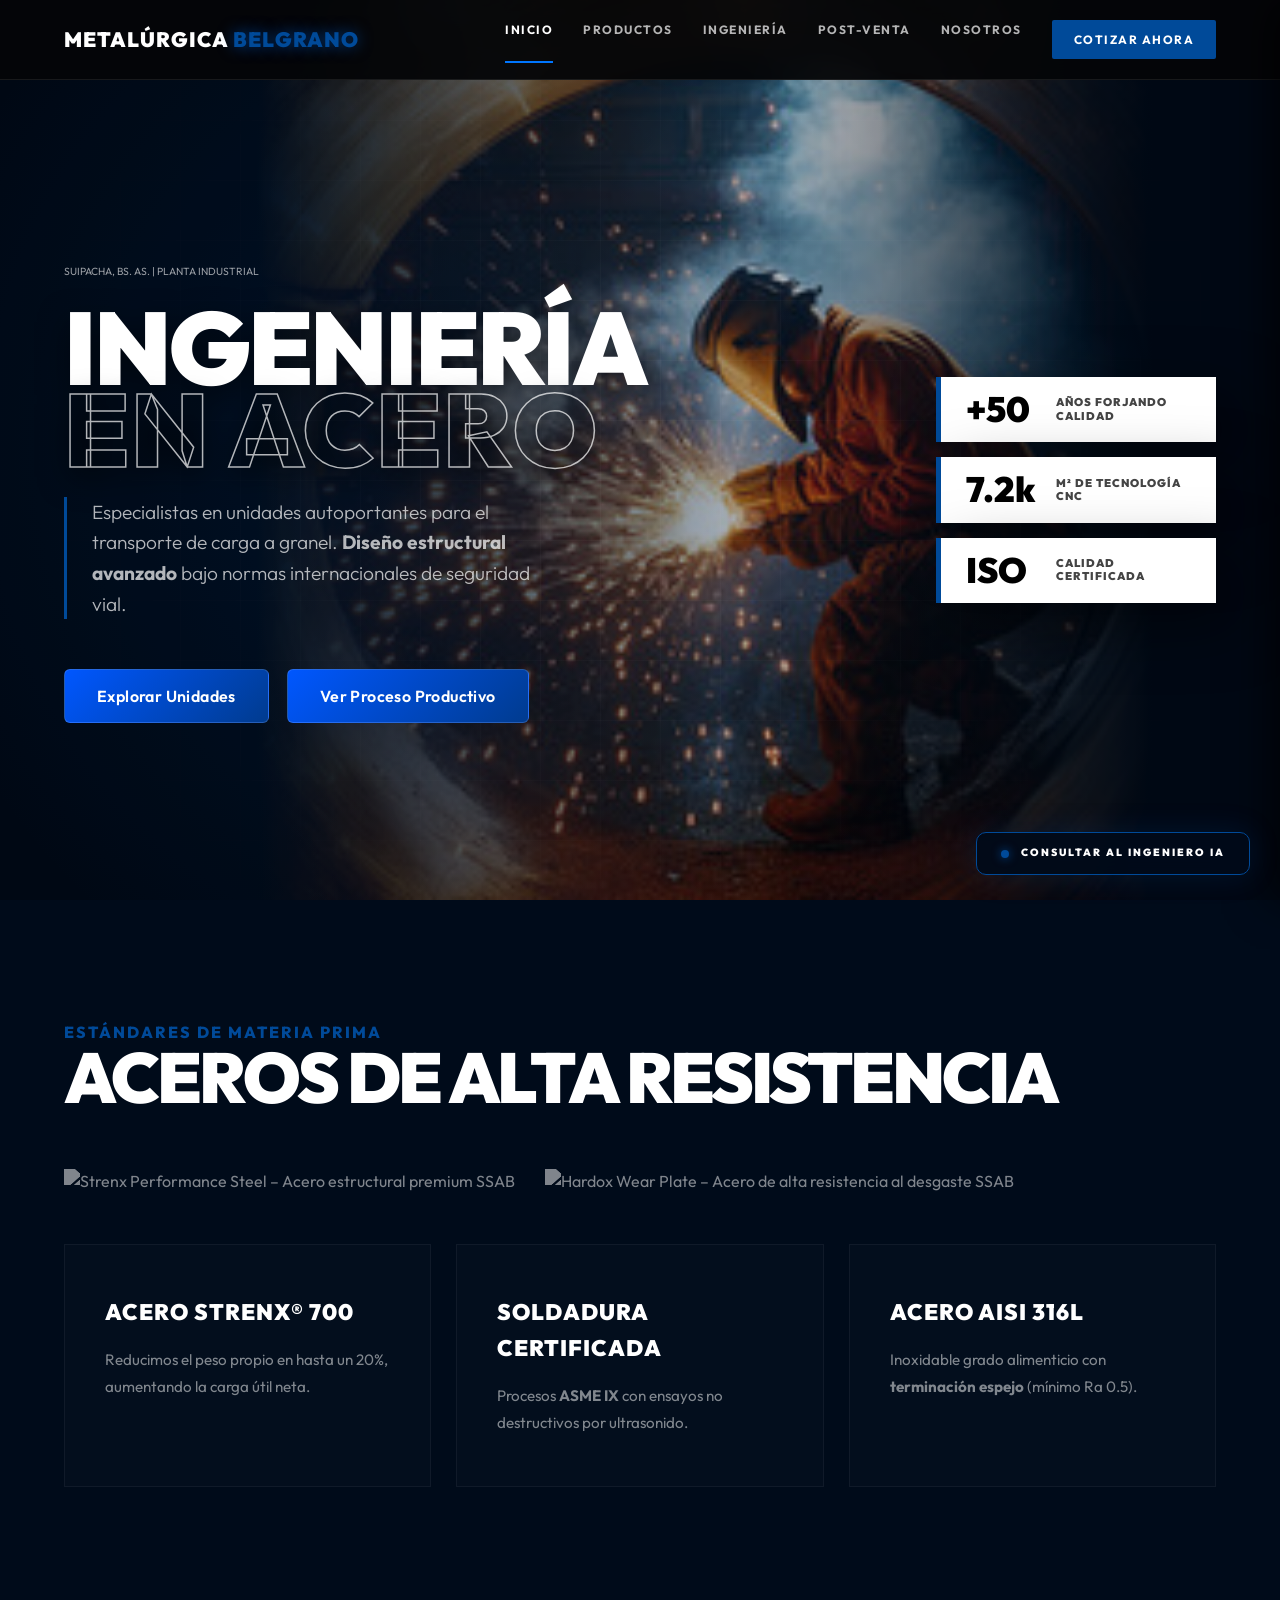
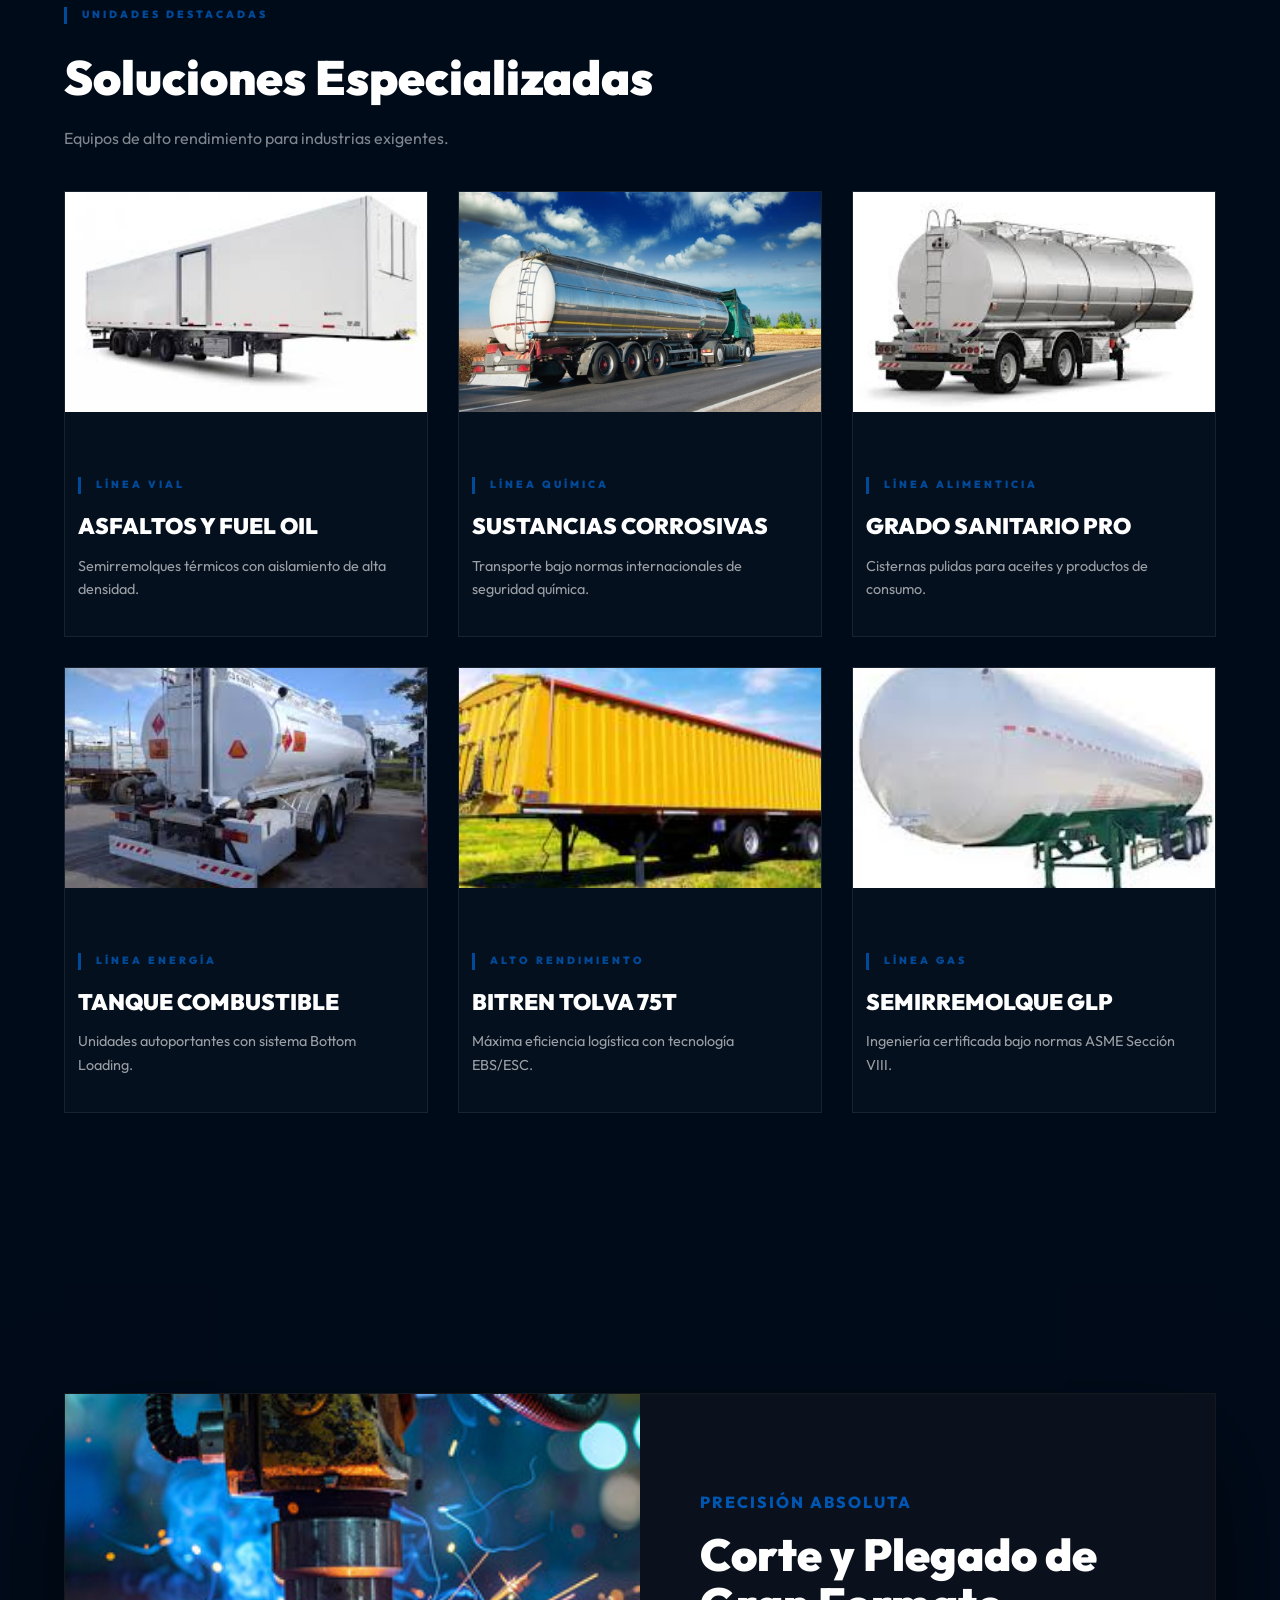
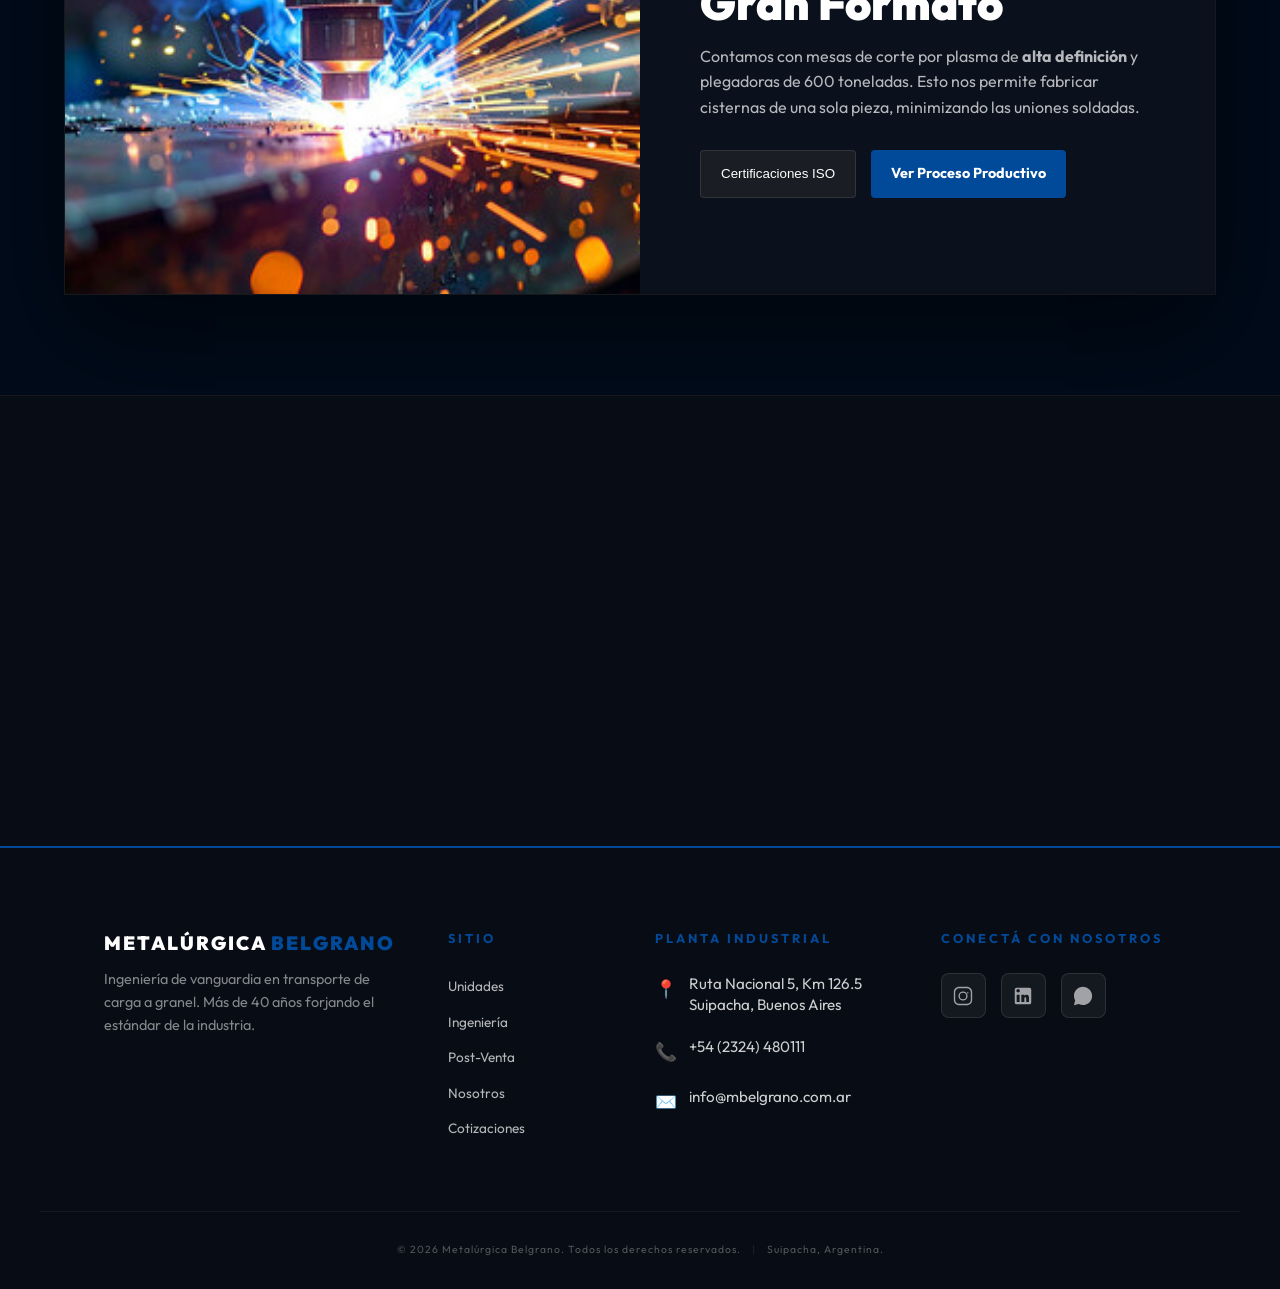
==== index.html @ a9191bd1 "feat: responsive mobile, menu hamburguesa y conexion sheets" ====
<!DOCTYPE html>
<html lang="es">
<head>
    <meta charset="UTF-8">
    <meta name="viewport" content="width=device-width, initial-scale=1.0">
    <title>Metalúrgica Belgrano | Ingeniería en Transporte de Carga a Granel</title>
    <link href="https://fonts.googleapis.com/css2?family=Outfit:wght@300;400;700;900&display=swap" rel="stylesheet">
    <link rel="stylesheet" href="estilos-belgrano.css">
    <link rel="icon" type="image/png" href="favin-mb.jpg">
    <link rel="apple-touch-icon" href="favin-mb.jpg">
    <meta name="theme-color" content="#0066cc">

    <style>
        /* Ocultar burbuja nativa de Typebot antes de que aparezca */
        #typebot-bubble-button,
        .typebot-bubble-button,
        [data-testid="typebot-bubble-button"],
        typebot-bubble,
        typebot-bubble-button {
            display: none !important;
            visibility: hidden !important;
            pointer-events: none !important;
            width: 0 !important;
            height: 0 !important;
        }

        /* ── CAMBIO 1: clase que oculta el trigger con transición suave ── */
        #ai-agent-trigger.panel-is-open {
            opacity: 0 !important;
            pointer-events: none !important;
            transform: translateY(10px) !important;
            transition: opacity 0.25s ease, transform 0.25s ease !important;
        }

        /* Estado visible (transición de vuelta) */
        #ai-agent-trigger {
            transition: opacity 0.25s ease, transform 0.25s ease,
                        background 0.3s ease, box-shadow 0.3s ease,
                        transform 0.3s ease;
        }
    </style>
</head>

<body>

    <nav class="navbar">
        <a href="index.html" class="logo-link">
            <div class="logo">METALÚRGICA <span>BELGRANO</span></div>
        </a>    <button class="hamburger" id="hamburger-btn" aria-label="Abrir menú">
        <span class="bar"></span>
        <span class="bar"></span>
        <span class="bar"></span>
    </button>
        <div class="nav-links">
            <a href="index.html" class="active">INICIO</a>
            <a href="productos.html">PRODUCTOS</a>
            <a href="ingenieria.html">INGENIERÍA</a>
            <a href="postventa.html">POST-VENTA</a>
            <a href="nosotros.html">NOSOTROS</a>
            <a href="contacto.html" class="portal-btn">COTIZAR AHORA</a>
        </div>
    </nav>
<div class="nav-overlay" id="nav-overlay"></div>
    <header id="inicio" class="hero-elite">
        <div class="hero-blueprint-overlay"></div>
        <div class="hero-container">
            <div class="hero-text-side">
                <span class="location-badge">
                    <span class="dot"></span> SUIPACHA, BS. AS. | PLANTA INDUSTRIAL
                </span>
                <h1 class="main-title">
                    <span class="bold-line">INGENIERÍA</span>
                    <span class="outline-line">EN ACERO</span>
                </h1>
                <p class="hero-description">
                    Especialistas en unidades autoportantes para el transporte de carga a granel.
                    <strong>Diseño estructural avanzado</strong> bajo normas internacionales de seguridad vial.
                </p>
                <div class="hero-cta-group">
                    <a href="productos.html" class="btn-primary-belgrano">Explorar Unidades</a>
                    <a href="ingenieria.html" class="btn-ghost">Ver Proceso Productivo</a>
                </div>
            </div>
            <div class="hero-stats">
                <div class="stat-item">
                    <span class="stat-num">+50</span>
                    <span class="stat-label">Años Forjando Calidad</span>
                </div>
                <div class="stat-item">
                    <span class="stat-num">7.2k</span>
                    <span class="stat-label">m² de Tecnología CNC</span>
                </div>
                <div class="stat-item">
                    <span class="stat-num">ISO</span>
                    <span class="stat-label">Calidad Certificada</span>
                </div>
            </div>
        </div>
    </header>

    <section class="industrial-capabilities">
        <div class="cap-header">
            <span class="pre-title">ESTÁNDARES DE MATERIA PRIMA</span>
            <div style="display: flex; justify-content: space-between; align-items: flex-end; flex-wrap: wrap; gap: 20px;">
                <h2>Aceros de Alta Resistencia</h2>
                <div class="partner-logos">
                    <img loading="lazy" src="https://www.ssab.com/-/media/images/strenx/logos/strenx-performance-steel-logo-white-rgb.png?h=120&iar=0&w=350&hash=856E3B9F28E5F70659972E8E49091A4B" alt="Strenx Performance Steel – Acero estructural premium SSAB">
                    <img loading="lazy" src="https://www.ssab.com/-/media/images/hardox/logos/hardox-wear-plate-logo-white-rgb.png?h=120&iar=0&w=350&hash=856E3B9F28E5F70659972E8E49091A4C" alt="Hardox Wear Plate – Acero de alta resistencia al desgaste SSAB">
                </div>
            </div>
            <div class="line-decorator"></div>
        </div>
        <div class="capabilities-grid">
            <div class="cap-item">
                <span class="cap-num">01</span>
                <div class="cap-info">
                    <h3>Acero Strenx® 700</h3>
                    <p>Reducimos el peso propio en hasta un 20%, aumentando la carga útil neta.</p>
                </div>
            </div>
            <div class="cap-item">
                <span class="cap-num">02</span>
                <div class="cap-info">
                    <h3>Soldadura Certificada</h3>
                    <p>Procesos <strong>ASME IX</strong> con ensayos no destructivos por ultrasonido.</p>
                </div>
            </div>
            <div class="cap-item">
                <span class="cap-num">03</span>
                <div class="cap-info">
                    <h3>Acero AISI 316L</h3>
                    <p>Inoxidable grado alimenticio con <strong>terminación espejo</strong> (mínimo Ra 0.5).</p>
                </div>
            </div>
        </div>
    </section>

    <section class="catalog-section">
        <div class="catalog-container">
            <div class="section-header-pro">
                <span class="p-line">UNIDADES DESTACADAS</span>
                <h2 style="font-size: 3rem; font-weight: 900; margin: 10px 0; color: white;">Soluciones Especializadas</h2>
                <p style="color: rgba(255,255,255,0.5); margin-bottom: 40px;">Equipos de alto rendimiento para industrias exigentes.</p>
            </div>
            <div class="product-grid-nexura">
                <div class="p-card" onclick="openSpec('vial')">
                    <div class="p-img">
                        <img loading="lazy" src="semitermico.jpg" alt="Semirremolque térmico para asfaltos y fuel oil – Metalúrgica Belgrano Línea Vial">
                        <div class="p-overlay"><span>EXPLORAR UNIDAD</span></div>
                    </div>
                    <div class="p-info">
                        <span class="p-line">LÍNEA VIAL</span>
                        <h3>Asfaltos y Fuel Oil</h3>
                        <p>Semirremolques térmicos con aislamiento de alta densidad.</p>
                    </div>
                </div>
                <div class="p-card" onclick="openSpec('quimica')">
                    <div class="p-img">
                        <img loading="lazy" src="lineaquimica.jpg" alt="Tanque cisterna AISI 316L para sustancias químicas corrosivas – Metalúrgica Belgrano">
                        <div class="p-overlay"><span>EXPLORAR UNIDAD</span></div>
                    </div>
                    <div class="p-info">
                        <span class="p-line">LÍNEA QUÍMICA</span>
                        <h3>Sustancias Corrosivas</h3>
                        <p>Transporte bajo normas internacionales de seguridad química.</p>
                    </div>
                </div>
                <div class="p-card" onclick="openSpec('alimento')">
                    <div class="p-img">
                        <img loading="lazy" src="alimenticia.jpg" alt="Semirremolque sanitario grado alimenticio pulido espejo – Metalúrgica Belgrano">
                        <div class="p-overlay"><span>EXPLORAR UNIDAD</span></div>
                    </div>
                    <div class="p-info">
                        <span class="p-line">LÍNEA ALIMENTICIA</span>
                        <h3>Grado Sanitario Pro</h3>
                        <p>Cisternas pulidas para aceites y productos de consumo.</p>
                    </div>
                </div>
                <div class="p-card" onclick="openSpec('combustible')">
                    <div class="p-img">
                        <img loading="lazy" src="combustible.jpg" alt="Semirremolque autoportante para transporte de combustibles Bottom Loading – Metalúrgica Belgrano">
                        <div class="p-overlay"><span>EXPLORAR UNIDAD</span></div>
                    </div>
                    <div class="p-info">
                        <span class="p-line">LÍNEA ENERGÍA</span>
                        <h3>Tanque Combustible</h3>
                        <p>Unidades autoportantes con sistema Bottom Loading.</p>
                    </div>
                </div>
                <div class="p-card" onclick="openSpec('bitren-75')">
                    <div class="p-img">
                        <img loading="lazy" src="bitren.jpg" alt="Bitrén tolva cerealera 75 toneladas con tecnología EBS ESC – Metalúrgica Belgrano">
                        <div class="p-overlay"><span>EXPLORAR UNIDAD</span></div>
                    </div>
                    <div class="p-info">
                        <span class="p-line">ALTO RENDIMIENTO</span>
                        <h3>Bitren Tolva 75T</h3>
                        <p>Máxima eficiencia logística con tecnología EBS/ESC.</p>
                    </div>
                </div>
                <div class="p-card" onclick="openSpec('gas')">
                    <div class="p-img">
                        <img loading="lazy" src="gas.jpg" alt="Semirremolque GLP y amoníaco certificado ASME Sección VIII – Metalúrgica Belgrano">
                        <div class="p-overlay"><span>EXPLORAR UNIDAD</span></div>
                    </div>
                    <div class="p-info">
                        <span class="p-line">LÍNEA GAS</span>
                        <h3>Semirremolque GLP</h3>
                        <p>Ingeniería certificada bajo normas ASME Sección VIII.</p>
                    </div>
                </div>
            </div>
        </div>
    </section>

    <section class="seccion-corte-final">
        <div class="tarjeta-corte-unificada">
            <div class="product-visual">
                <img loading="lazy" src="corte.png" alt="Corte por plasma CNC de alta definición en planta Metalúrgica Belgrano – Suipacha Buenos Aires">
                <span class="tech-tag">TECNOLOGÍA CNC 2026</span>
            </div>
            <div class="product-detail">
                <span class="brand-line">PRECISIÓN ABSOLUTA</span>
                <h2>Corte y Plegado de Gran Formato</h2>
                <div class="info-box">
                    <p>Contamos con mesas de corte por plasma de <strong>alta definición</strong> y plegadoras de 600 toneladas. Esto nos permite fabricar cisternas de una sola pieza, minimizando las uniones soldadas.</p>
                </div>
                <div class="action-buttons">
                    <button class="btn-pdf-elite" onclick="openQualityPanel()">Certificaciones ISO</button>
                    <a href="ingenieria.html" class="btn-contact-elite">Ver Proceso Productivo</a>
                </div>
            </div>
        </div>
    </section>

    <section class="ubicacion-planta">
        <div class="mapa-container">
            <iframe
                src="https://www.google.com/maps/embed?pb=!1m14!1m8!1m3!1d3278.435728567156!2d-59.6838149!3d-34.7835356!3m2!1i1024!2i768!4f13.1!3m3!1m2!1s0x0%3A0x0!2zMzTCsDQ3JzAwLjciUyA1OcKwNDEnMDEuNyJX!5e0!3m2!1ses!2sar!4v1708290000000!5m2!1ses!2sar"
                width="100%" height="100%" style="border:0;" allowfullscreen="" loading="lazy"
                referrerpolicy="no-referrer-when-downgrade"
                title="Ubicación Metalúrgica Belgrano – Ruta Nacional 5 Km 126.5 Suipacha">
            </iframe>
        </div>
    </section>

    <footer class="footer-industrial">
        <div class="footer-top">
            <div class="footer-container">
                <div class="footer-brand">
                    <div class="brand-text">
                        <span class="brand-name">METALÚRGICA <span>BELGRANO</span></span>
                        <p>Ingeniería de vanguardia en transporte de carga a granel. Más de 40 años forjando el estándar de la industria.</p>
                    </div>
                </div>
                <div class="footer-links">
                    <h4>SITIO</h4>
                    <ul>
                        <li><a href="productos.html">Unidades</a></li>
                        <li><a href="ingenieria.html">Ingeniería</a></li>
                        <li><a href="postventa.html">Post-Venta</a></li>
                        <li><a href="nosotros.html">Nosotros</a></li>
                        <li><a href="contacto.html">Cotizaciones</a></li>
                    </ul>
                </div>
                <div class="footer-contact">
                    <h4>PLANTA INDUSTRIAL</h4>
                    <div class="contact-item">
                        <i class="icon">📍</i>
                        <span>Ruta Nacional 5, Km 126.5<br>Suipacha, Buenos Aires</span>
                    </div>
                    <div class="contact-item">
                        <i class="icon">📞</i>
                        <span>+54 (2324) 480111</span>
                    </div>
                    <div class="contact-item">
                        <i class="icon">✉️</i>
                        <span>info@mbelgrano.com.ar</span>
                    </div>
                </div>
                <div class="footer-social">
                    <h4>CONECTÁ CON NOSOTROS</h4>
                    <div class="social-icons-group">
                        <a href="#" class="social-btn" title="Instagram">
                            <svg viewBox="0 0 24 24"><path d="M7.75 2h8.5C19.42 2 22 4.58 22 7.75v8.5c0 3.17-2.58 5.75-5.75 5.75h-8.5C4.58 22 2 19.42 2 16.25v-8.5C2 4.58 4.58 2 7.75 2zm0 1.5c-2.35 0-4.25 1.9-4.25 4.25v8.5c0 2.35 1.9 4.25 4.25 4.25h8.5c2.35 0 4.25-1.9 4.25-4.25v-8.5c0-2.35-1.9-4.25-4.25-4.25h-8.5zM12 7a5 5 0 100 10 5 5 0 000-10zm0 1.5a3.5 3.5 0 110 7 3.5 3.5 0 010-7zm5.25-.75a.75.75 0 110 1.5.75.75 0 010-1.5z" fill="currentColor"/></svg>
                        </a>
                        <a href="#" class="social-btn" title="LinkedIn">
                            <svg viewBox="0 0 24 24"><path d="M19 3a2 2 0 0 1 2 2v14a2 2 0 0 1-2 2H5a2 2 0 0 1-2-2V5a2 2 0 0 1 2-2h14m-.5 15.5v-5.3a2.7 2.7 0 0 0-2.7-2.7c-1.2 0-2 .7-2.3 1.2v-1h-3.3v7.8h3.3v-4.1c0-.6.4-1 1-1 .6 0 1 .4 1 1v4.1h3.3M6.7 8.1A1.9 1.9 0 0 0 8.6 6.2 1.9 1.9 0 0 0 6.7 4.3 1.9 1.9 0 0 0 4.8 6.2c0 1.1.9 1.9 1.9 1.9m1.6 10.4V10.7H5.1v7.8h3.2z" fill="currentColor"/></svg>
                        </a>
                        <a href="https://wa.me/542324480111" class="social-btn" title="WhatsApp">
                            <svg viewBox="0 0 24 24"><path d="M12.04 2c-5.46 0-9.91 4.45-9.91 9.91 0 1.75.46 3.45 1.32 4.95L2.05 22l5.25-1.38c1.45.79 3.08 1.21 4.74 1.21 5.46 0 9.91-4.45 9.91-9.91 0-2.65-1.03-5.14-2.9-7.01A9.82 9.82 0 0012.04 2z" fill="currentColor"/></svg>
                        </a>
                    </div>
                </div>
            </div>
        </div>
        <div class="footer-bottom">
            <p>&copy; 2026 Metalúrgica Belgrano. Todos los derechos reservados. <span class="divider">|</span> Suipacha, Argentina.</p>
        </div>
    </footer>

    <!-- PANEL LATERAL DE ESPECIFICACIONES -->
    <div class="side-panel" id="spec-panel">
        <div class="panel-content">
            <div class="ficha-header">
                <span class="p-line">ESPECIFICACIONES DE INGENIERÍA</span>
                <h2 id="panel-title">Semirremolque Tanque</h2>
                <div class="line-decorator" style="margin-top: 15px; opacity: 0.3;"></div>
            </div>
            <div class="ficha-grid"></div>
            <div class="ficha-actions" style="margin-top: 60px; display: grid; gap: 15px;">
                <a href="contacto.html" id="main-action-btn" class="btn-primary-belgrano"
                   style="width: 100%; text-align: center; padding: 20px; text-decoration: none; display: flex; align-items: center; justify-content: center;">
                    <span style="font-weight: 900; letter-spacing: 2px;">SOLICITAR COTIZACIÓN</span>
                </a>
                <button class="btn-ghost"
                        onclick="window.location.href='https://wa.me/542324480111?text=Hola!%20Necesito%20adaptar%20una%20unidad%20a%20mi%20chasis%20específico'"
                        style="width: 100%; margin-left: 0; border: 1px solid var(--belgrano-blue); background: rgba(0,102,204,0.1); color: #fff; padding: 15px; font-weight: 700; cursor: pointer; border-radius: 4px; transition: 0.3s;">
                    ADAPTAR A MI UNIDAD
                </button>
            </div>
        </div>
    </div>

    <!-- BOTÓN DISPARADOR DEL INGENIERO IA -->
    <div id="ai-agent-trigger" class="ai-agent">
        <span class="dot"></span>
        <span>CONSULTAR AL INGENIERO IA</span>
    </div>

    <!-- PANEL LATERAL TYPEBOT -->
    <div id="typebot-container" class="typebot-sidebar-nexura" role="dialog" aria-label="Ingeniero IA Metalúrgica Belgrano">
        <div class="nexura-panel-header">
            <span class="nexura-panel-title">⚙ Ingeniero IA</span>
            <button class="nexura-panel-close" id="typebot-close-btn" aria-label="Cerrar chat">&times;</button>
        </div>
        <div class="nexura-bot-area" id="typebot-bot-area">
            <typebot-standard style="width:100%;height:100%;"></typebot-standard>
        </div>
    </div>

    <!-- SCRIPTS DE LÓGICA — Panel de productos -->
    <script>
        const productData = {
            'vial': {
                title: "Semirremolque Térmico Vial",
                sections: [
                    { label: "INGENIERÍA DE CARGA", items: [
                        { n: "Aplicación",    v: "Asfaltos, Fuel Oil y Crudos" },
                        { n: "Capacidad",     v: "30.000 a 37.000 Lts" },
                        { n: "Configuración", v: "1+1 / 2+1 / 3 Ejes Tándem" },
                        { n: "Tara mínima",   v: "7.200 Kg (Versión Strenx)" }
                    ]},
                    { label: "SISTEMA TÉRMICO", items: [
                        { n: "Aislamiento",   v: "Lana de vidrio de alta densidad 100mm" },
                        { n: "Serpentinas",   v: "Doble circuito de vapor de alta eficiencia" },
                        { n: "Revestimiento", v: "Chapa de Aluminio o Inoxidable Espejo" }
                    ]}
                ]
            },
            'quimica': {
                title: "Cisterna Química AISI 316L",
                sections: [
                    { label: "CONTENCIÓN Y MATERIALES", items: [
                        { n: "Cuerpo",       v: "Acero Inoxidable AISI 316L (Grado Ácido)" },
                        { n: "Presión Test", v: "4.0 Bar (Seguridad Certificada)" },
                        { n: "Capacidad",    v: "28.000 a 33.000 Lts" }
                    ]},
                    { label: "VALVULERÍA Y SEGURIDAD", items: [
                        { n: "Carga/Descarga", v: "Superior e Inferior (Tipo Fort Vale)" },
                        { n: "Normativa",      v: "ADR / DOT / Res. 195/97" },
                        { n: "Frenos",         v: "EBS Knorr-Bremse con sensores antivuelco" }
                    ]}
                ]
            },
            'alimento': {
                title: "Tanque Sanitario Alimenticio",
                sections: [
                    { label: "GRADO SANITARIO", items: [
                        { n: "Material",    v: "Acero Inoxidable AISI 304 / 316" },
                        { n: "Terminación", v: "Pulido Espejo Ra < 0.5 (Certificado)" },
                        { n: "Capacidad",   v: "Hasta 38.500 Lts" }
                    ]},
                    { label: "EQUIPAMIENTO", items: [
                        { n: "Lavado CIP", v: "Sistema de 5 bochas giratorias 360°" },
                        { n: "Descarga",   v: "Comando trasero en gabinete estanco" },
                        { n: "Pasarela",   v: "Antideslizante con baranda rebatible" }
                    ]}
                ]
            },
            'combustible': {
                title: "Semirremolque Tanque Combustible",
                sections: [
                    { label: "SISTEMA LOGÍSTICO", items: [
                        { n: "Sección",         v: "Elíptica Autoportante de bajo centro de gravedad" },
                        { n: "Compartimientos", v: "1 a 5 celdas (Carga Multiproducto)" },
                        { n: "Material",        v: "Acero Microaleado de alta resistencia" }
                    ]},
                    { label: "TECNOLOGÍA BOTTOM LOADING", items: [
                        { n: "Carga Ventral", v: 'Adaptadores API 4" y recuperación de vapores' },
                        { n: "Prevención",    v: "Sensores ópticos Civacon de sobrellenado" },
                        { n: "Descarga",      v: "Por gravedad o Bomba hidráulica (Opcional)" }
                    ]}
                ]
            },
            'bitren-75': {
                title: "Bitren Tolva Cerealera 75T",
                sections: [
                    { label: "CAPACIDAD OPERATIVA", items: [
                        { n: "PBTC",       v: "75 Toneladas (Configuración 2+2+3)" },
                        { n: "Volumen",    v: "Hasta 75 m³ totales" },
                        { n: "Carga Útil", v: "Maximizada mediante Acero Strenx 700" }
                    ]},
                    { label: "DINÁMICA VIAL", items: [
                        { n: "Suspensión", v: "Neumática integral con balanza electrónica" },
                        { n: "Frenos",     v: "EBS + ESC de última generación" },
                        { n: "Acople",     v: "Quinta rueda desplazable de alta carga" }
                    ]}
                ]
            },
            'gas': {
                title: "Semirremolque GLP / Amoníaco",
                sections: [
                    { label: "RECIPIENTE DE PRESIÓN", items: [
                        { n: "Norma Diseño",   v: "ASME SECCIÓN VIII DIV. 1 (Stamp)" },
                        { n: "Radiografiado",  v: "100% de costuras soldadas por ultrasonido" },
                        { n: "Presión Diseño", v: "17.58 Kg/cm² (250 PSI)" }
                    ]},
                    { label: "ACCESORIOS DE CONTROL", items: [
                        { n: "Válvulas",  v: "Rego / Fisher de accionamiento neumático" },
                        { n: "Seguridad", v: "Doble válvula de alivio y medidor rotogage" }
                    ]}
                ]
            }
        };

        function openSpec(productId) {
            const data = productData[productId];
            if (!data) return;
            const panel     = document.getElementById('spec-panel');
            const container = panel.querySelector('.ficha-grid');
            const mainBtn   = document.getElementById('main-action-btn');
            panel.querySelector('h2').innerText = data.title;
            container.innerHTML = '';
            data.sections.forEach(function(section) {
                let html = '<div class="ficha-section"><h4>' + section.label + '</h4><div class="specs-list">';
                section.items.forEach(function(item) {
                    html += '<div class="spec-row"><span class="s-name">' + item.n + '</span><span class="s-val">' + item.v + '</span></div>';
                });
                html += '</div></div>';
                container.innerHTML += html;
            });
            if (mainBtn) {
                mainBtn.href = 'https://wa.me/542324480111?text=Hola!%20Solicito%20cotización%20de:%20' + encodeURIComponent(data.title);
                mainBtn.innerHTML = '<span style="font-weight:900;letter-spacing:2px;">SOLICITAR COTIZACIÓN</span>';
            }
            panel.classList.add('active');
        }

        function openQualityPanel() {
            const panel     = document.getElementById('spec-panel');
            const container = panel.querySelector('.ficha-grid');
            const mainBtn   = document.getElementById('main-action-btn');
            panel.querySelector('h2').innerText = "Estándares de Calidad";
            container.innerHTML = [
                '<div class="ficha-section"><h4>CERTIFICACIONES VIGENTES</h4><div class="specs-list">',
                '<div class="spec-row"><span class="s-name">Gestión de Calidad</span><span class="s-val">ISO 9001:2015</span></div>',
                '<div class="spec-row"><span class="s-name">Diseño de Recipientes</span><span class="s-val">ASME Sección VIII</span></div>',
                '<div class="spec-row"><span class="s-name">Seguridad Vial (Mercosur)</span><span class="s-val">Normas DOT / ADR</span></div>',
                '</div></div>',
                '<div class="ficha-section" style="margin-top:30px;"><h4>POLÍTICA DE INGENIERÍA</h4>',
                '<p style="color:rgba(255,255,255,0.6);font-size:0.9rem;line-height:1.6;">Todas nuestras unidades son sometidas a ensayos no destructivos (Tintas penetrantes y Ultrasonido) para garantizar la integridad estructural en el transporte de sustancias peligrosas y alimenticias.</p>',
                '</div>'
            ].join('');
            if (mainBtn) {
                mainBtn.href = 'contacto.html';
                mainBtn.innerHTML = '<span style="font-weight:900;letter-spacing:2px;">SOLICITAR DOSSIER DE CALIDAD</span>';
            }
            panel.classList.add('active');
        }

        document.getElementById('spec-panel').addEventListener('click', function(e) {
            if (e.target === this) this.classList.remove('active');
        });
    </script>

    <!-- ═══════════════════════════════════════════════════
         TYPEBOT — Script ESM oficial + lógica del panel
    ════════════════════════════════════════════════════ -->
    <script type="module">
        import Typebot from 'https://cdn.jsdelivr.net/npm/@typebot.io/js@0/dist/web.js';

        Typebot.initStandard({
            typebot: 'my-typebot-pciia25',
            settings: { hideBrand: true }
        });

        // ── Referencias DOM ────────────────────────────────────
        var _panelOpen = false;
        var _trigger   = document.getElementById('ai-agent-trigger');
        var _panel     = document.getElementById('typebot-container');
        var _closeBtn  = document.getElementById('typebot-close-btn');

        // ── CAMBIO 2: openPanel oculta el trigger ──────────────
        function openPanel() {
            if (!_panel) return;
            _panel.classList.add('active');
            _panelOpen = true;
            // Ocultar el botón "CONSULTAR AL INGENIERO IA"
            // para que no superponga ni tape el contenido del chat
            if (_trigger) _trigger.classList.add('panel-is-open');
            if (_closeBtn) setTimeout(function() { _closeBtn.focus(); }, 380);
        }

        // ── CAMBIO 3: closePanel vuelve a mostrar el trigger ───
        function closePanel() {
            if (!_panel) return;
            _panel.classList.remove('active');
            _panelOpen = false;
            // Restaurar el botón "CONSULTAR AL INGENIERO IA"
            if (_trigger) {
                _trigger.classList.remove('panel-is-open');
                _trigger.focus();
            }
        }

        // ── Event Delegation ───────────────────────────────────
        document.addEventListener('click', function(e) {
            if (e.target.closest('#ai-agent-trigger')) {
                e.preventDefault();
                e.stopPropagation();
                _panelOpen ? closePanel() : openPanel();
                return;
            }
            if (e.target.closest('#typebot-close-btn')) {
                e.preventDefault();
                closePanel();
                return;
            }
            if (_panelOpen && _panel && !_panel.contains(e.target)) {
                closePanel();
            }
        });

        document.addEventListener('keydown', function(e) {
            if (e.key === 'Escape' && _panelOpen) closePanel();
        });

        // ── MutationObserver: eliminar burbuja nativa ──────────
        var obs = new MutationObserver(function(muts) {
            muts.forEach(function(m) {
                m.addedNodes.forEach(function(n) {
                    if (n.nodeType !== 1) return;
                    var isBubble = n.tagName === 'TYPEBOT-BUBBLE' ||
                                   n.id       === 'typebot-bubble-button' ||
                                   (n.classList && n.classList.contains('typebot-bubble-button'));
                    if (isBubble && n.parentNode) {
                        n.parentNode.removeChild(n);
                    }
                });
            });
        });
        obs.observe(document.body, { childList: true, subtree: true });
        setTimeout(function() { obs.disconnect(); }, 8000);
    </script>

    <script>
    (function() {
        var btn     = document.getElementById('hamburger-btn');
        var nav     = document.getElementById('nav-links');
        var overlay = document.getElementById('nav-overlay');

        function openMenu() {
            btn.classList.add('is-open');
            nav.classList.add('nav-is-open');
            overlay.classList.add('is-visible');
            document.body.style.overflow = 'hidden'; // evita scroll del fondo
            btn.setAttribute('aria-expanded', 'true');
        }

        function closeMenu() {
            btn.classList.remove('is-open');
            nav.classList.remove('nav-is-open');
            overlay.classList.remove('is-visible');
            document.body.style.overflow = '';
            btn.setAttribute('aria-expanded', 'false');
        }

        btn.addEventListener('click', function() {
            nav.classList.contains('nav-is-open') ? closeMenu() : openMenu();
        });

        // Cerrar al hacer clic en el overlay
        overlay.addEventListener('click', closeMenu);

        // Cerrar al hacer clic en cualquier link del menú
        nav.querySelectorAll('a').forEach(function(link) {
            link.addEventListener('click', closeMenu);
        });

        // Cerrar con ESC
        document.addEventListener('keydown', function(e) {
            if (e.key === 'Escape') closeMenu();
        });
    })();
</script>

</body>
</html>
---- estilos-belgrano.css ----
/* --- ESTILOS METALÚRGICA BELGRANO: ELITE EDITION --- */
* { margin: 0; padding: 0; box-sizing: border-box; scroll-behavior: smooth; }

img {
    max-width: 100%;
    display: block;
    height: auto;
}
:root {
  --belgrano-blue: #004a99; 
  --belgrano-dark: #000b1a; 
  --belgrano-accent: #00d4ff;
  --accent: #004a99;         /* Esta es la que falta para el logo */
  --cyan: #00f2ff;           /* Necesaria para los efectos de Ingeniería */
  --surface-light: #0a0c10;  
  --accent-glow: rgba(0, 74, 153, 0.3);
}
body { 
  font-family: 'Outfit', sans-serif; 
  background-color: var(--belgrano-dark); 
  color: #fff; 
  line-height: 1.6; 
  margin: 0;
}
.navbar { 
            display: flex; 
            justify-content: space-between; 
            padding: 20px 5%; 
            align-items: center; 
            position: fixed; 
            top: 0; 
            width: 100%; 
            background: rgba(5, 6, 8, 0.95); 
            backdrop-filter: blur(15px); 
            -webkit-backdrop-filter: blur(15px);
            border-bottom: 1px solid rgba(255, 255, 255, 0.08); 
            z-index: 1000;
            box-sizing: border-box;
        }

        .logo { font-weight: 900; font-size: 1.3rem; color: #ffffff; letter-spacing: 1px; }
        .logo span { color: var(--accent); text-shadow: 0 0 15px rgba(0, 118, 255, 0.5); }

        .nav-links a { 
            color: rgba(255, 255, 255, 0.7); 
            text-decoration: none; 
            font-size: 0.75rem; 
            font-weight: 700; 
            margin-left: 30px; 
            text-transform: uppercase;
            letter-spacing: 1.5px;
            transition: 0.3s; 
        }
        .nav-links a:hover, .nav-links a.active { color: #ffffff; }
        
        /* Botón de la Navbar */
        .nav-links .portal-btn { 
            background: var(--accent); 
            color: white !important; 
            padding: 10px 22px; 
            border-radius: 2px; 
            margin-left: 30px;
        }

/* HERO ELITE *//* --- HERO ELITE: REINVENTADO (IMPACTO TITÁN) --- */
.hero-elite {
 height: 100vh;
 background: #000; /* Fondo negro profundo */
 position: relative;
 display: flex;
 align-items: center;
 overflow: hidden;
 padding-top: 80px;
}

.hero-elite::before {
 content: "";
 position: absolute;
 inset: 0;
 /* Cambia 'Tanque.jpg' por el nombre exacto de tu archivo de soldadura */
 background: radial-gradient(circle at 40% 50%, rgba(0, 74, 153, 0.2) 0%, transparent 70%),
 linear-gradient(to right, #000b1a 20%, transparent 60%, #000b1a 90%),
 url('Tanque.jpg'); /* <--- AQUÍ PON EL NOMBRE DE TU ARCHIVO */
 background-size: cover;
 background-position: center;
 opacity: 0.8; /* Sube un poco la opacidad para que la soldadura brille más */
 z-index: 1;
}

.hero-blueprint-overlay {
 position: absolute; 
 inset: 0;
 background-image: linear-gradient(rgba(255,255,255,0.03) 1px, transparent 1px),
 linear-gradient(90deg, rgba(255,255,255,0.03) 1px, transparent 1px);
 background-size: 60px 60px;
 z-index: 2;
 mask-image: radial-gradient(circle at center, black, transparent 80%);
}

.hero-container {
 width: 100%; 
 max-width: 1600px; /* Más ancho para mayor escala */
 margin: 0 auto; 
 padding: 0 5%;
 position: relative; 
 z-index: 3; 
 display: grid; 
 grid-template-columns: 1.4fr 0.6fr; /* Más espacio al título */
 align-items: center;
}

/* TÍTULO MASIVO */
.main-title {
  font-size: clamp(3rem, 8vw, 6.5rem); 
  line-height: 0.9;
  font-weight: 900;
  text-transform: uppercase;
  letter-spacing: -3px;
  margin: 20px 0;
  text-shadow: 0 10px 30px rgba(0,0,0,0.5);
  z-index: 10;
  position: relative;
}

/* --- TÍTULO CORREGIDO (UNIFICADO) --- */
.main-title .bold-line { 
 display: block; 
 color: #fff; 
}

.main-title .outline-line { 
 display: block; 
 color: transparent; 
 /* Hemos subido a 0.7 para que el borde brille contra el acero del fondo */
 -webkit-text-stroke: 1.5px rgba(255, 255, 255, 0.7); 
 margin-top: -10px; /* Ajustado para que las letras se acoplen mejor */
 letter-spacing: 2px; /* Un poco más de aire para el look industrial */
}

/* BADGE ESTILO ETIQUETA INDUSTRIAL */
.location-badge {
 background: transparent;
 border: none;
 padding: 0;
 font-size: 0.65rem;
 color: rgba(255,255,255,0.6);
 margin-bottom: 20px;
}

.hero-description { 
 max-width: 500px; 
 font-size: 1.2rem; 
 color: rgba(255,255,255,0.7); 
 margin-bottom: 50px; 
 border-left: 3px solid var(--belgrano-blue); 
 padding-left: 25px;
 font-weight: 300;
}

/* ESTADÍSTICAS FLOTANTES (CUADROS BLANCOS/GRISES) */
/* --- HERO STATS: ESTILO BLOQUE INDUSTRIAL --- */
.hero-stats { 
 display: flex; 
 flex-direction: column; 
 gap: 15px; /* Espaciado más compacto y elegante */
 padding-left: 50px; 
 align-items: flex-end; /* Alinea las cajas a la derecha */
 max-width: 100%;
}

.stat-item {
 background: #ffffff; /* Blanco sólido para resaltar sobre el fondo oscuro */
 padding: 15px 25px;
 width: 280px; /* Ancho fijo para que todas las cajas se vean uniformes */
 display: flex;
 align-items: center;
 gap: 20px;
 box-shadow: 20px 20px 60px rgba(0,0,0,0.5); /* Sombra pesada para dar profundidad */
 transition: 0.4s cubic-bezier(0.22, 1, 0.36, 1);
 border-left: 5px solid var(--belgrano-blue); /* Detalle de color lateral */
}

.stat-item:hover {
 transform: translateX(-15px); /* Se desplaza hacia la izquierda al pasar el mouse */
 background: var(--belgrano-blue);
 border-left-color: #fff;
}

/* Ajuste de los textos dentro de la caja */
.stat-item .stat-num { 
 font-size: 2.2rem; 
 font-weight: 900; 
 color: #000; /* Texto negro sobre fondo blanco */
 line-height: 1; 
 margin: 0;
 min-width: 70px;
}

.stat-item .stat-label { 
 font-size: 0.7rem; 
 text-transform: uppercase; 
 color: #444; /* Gris oscuro para el subtítulo */
 font-weight: 900;
 letter-spacing: 1px;
 line-height: 1.2;
}

/* Cambio de color al hacer Hover */
.stat-item:hover .stat-num, 
.stat-item:hover .stat-label {
 color: #ffffff; /* Todo pasa a blanco sobre el fondo azul */
}

/* --- SECCIÓN CAPABILITIES: MÓDULOS DE INGENIERÍA --- */
.industrial-capabilities { 
    background-color: var(--belgrano-dark);
    padding: 120px 5%;
    width: 100%;
    box-sizing: border-box;
}

.capabilities-grid { 
    display: grid; 
    grid-template-columns: repeat(auto-fit, minmax(320px, 1fr)); 
    gap: 25px; 
    width: 100%;
    max-width: 1400px;
    margin: 40px auto 0;
}

.cap-item { 
    position: relative;
    display: flex; 
    flex-direction: column; /* Icono arriba, texto abajo */
    padding: 50px 40px; 
    background: rgba(255, 255, 255, 0.01); 
    border: 1px solid rgba(255, 255, 255, 0.05); 
    transition: all 0.5s cubic-bezier(0.23, 1, 0.32, 1);
    overflow: hidden;
}

/* El "Brillo de Arista" (Línea superior azul que aparece al hover) */
.cap-item::before {
    content: "";
    position: absolute;
    top: 0; left: -100%;
    width: 100%; height: 2px;
    background: linear-gradient(90deg, transparent, var(--cyan), transparent);
    transition: 0.6s;
}

.cap-item:hover {
    background: rgba(0, 74, 153, 0.05);
    border-color: rgba(0, 212, 255, 0.3);
    transform: translateY(-10px);
    box-shadow: 0 20px 40px rgba(0, 0, 0, 0.4);
}

.cap-item:hover::before {
    left: 100%;
}

/* Estilo para los Iconos (Reemplaza los números) */
.cap-icon {
    font-size: 2.5rem;
    color: var(--cyan);
    margin-bottom: 25px;
    filter: drop-shadow(0 0 10px rgba(0, 212, 255, 0.3));
    transition: 0.3s;
}

.cap-item:hover .cap-icon {
    transform: scale(1.1) rotate(5deg);
    color: #fff;
}

.cap-info h3 {
    font-size: 1.4rem;
    font-weight: 900;
    text-transform: uppercase;
    letter-spacing: 1px;
    margin-bottom: 15px;
    color: #fff;
}

.cap-info p {
    color: rgba(255, 255, 255, 0.5) !important;
    font-size: 0.95rem;
    line-height: 1.8;
    margin: 0 !important;
}

/* Eliminamos definitivamente el número */
.cap-num { display: none; }


/* Arreglo para el título y párrafo en Postventa */
.cap-header h2 {
    font-size: clamp(2rem, 5vw, 3.5rem);
    font-weight: 900;
    color: #fff;
    margin-bottom: 20px;
    text-transform: uppercase;
}




.catalog-section { 
   background-color: var(--belgrano-dark);
    padding: 100px 5%;
    margin: 0;           /* Elimina cualquier espacio entre secciones */
    border: none;        /* Elimina bordes accidentales */
    width: 100%;
    box-sizing: border-box;

}

.product-grid-nexura { 
    display: grid; 
    grid-template-columns: repeat(auto-fit, minmax(350px, 1fr)); 
    gap: 30px; 
}

.p-card { 
    background: rgba(255, 255, 255, 0.02); 
    border: 1px solid rgba(255, 255, 255, 0.08); 
    transition: 0.5s; 
    overflow: hidden; /* Mantiene la imagen dentro de los límites */
    display: flex;
    flex-direction: column;
}

.p-card:hover { 
    transform: translateY(-10px); 
    border-color: var(--belgrano-blue); 
    background: rgba(255, 255, 255, 0.05); /* Brillo sutil al pasar el mouse */
}

.p-img { 
    height: 250px; 
    position: relative; 
    overflow: hidden; 
}

.p-img img { 
    width: 100%; 
    height: 100%; 
    object-fit: cover; 
}

/* Ajuste del overlay para que sea visible al hover */
.p-overlay {
    position: absolute;
    inset: 0;
    background: rgba(0, 74, 153, 0.8); /* Azul Belgrano con transparencia */
    display: flex;
    align-items: center;
    justify-content: center;
    opacity: 0;
    transition: 0.3s;
}

.p-overlay span {
    border: 1px solid white;
    padding: 10px 20px;
    font-size: 0.7rem;
    letter-spacing: 2px;
    font-weight: 900;
    color: white;
}

.p-card:hover .p-overlay { 
    opacity: 1; 
}

.p-info { 
    padding: 35px; 
}

/* Agregamos esto para asegurar que el texto sea blanco y destaque */
.p-info h3 {
    color: #ffffff;
    font-size: 1.4rem;
    font-weight: 900;
    margin-bottom: 10px;
    text-transform: uppercase;
}

.p-info p {
    color: rgba(255, 255, 255, 0.6);
    font-size: 0.9rem;
}


/* --- LIMPIEZA TOTAL: AZUL BELGRANO --- */

.seccion-corte-final {
   background-color: var(--belgrano-dark);
    padding: 100px 5%;
    margin: 0;           /* Elimina cualquier espacio entre secciones */
    border: none;        /* Elimina bordes accidentales */
    width: 100%;
    box-sizing: border-box;
}


/* La tarjeta (Elimina el gris y el blanco) */
.tarjeta-corte-unificada {
display: grid;
    grid-template-columns: 1fr 1fr;
    background-color: var(--surface-light); /* Un gris azulado muy oscuro, no negro puro */
    max-width: 1400px;
    margin: 0 auto;
    overflow: hidden;
    border: 1px solid rgba(255, 255, 255, 0.05);
    box-shadow: 0 40px 100px rgba(0,0,0,0.5);
}

/* Imagen al 100% */
.tarjeta-corte-unificada .product-visual img {
    width: 100%;
    height: 100%;
    object-fit: cover;
    display: block;
}

/* Contenedor de texto azul */
.tarjeta-corte-unificada .product-detail {
    padding: 60px;
    background-color: #0a111d; 
    display: flex;
    flex-direction: column;
    justify-content: center;
}

.tarjeta-corte-unificada h2 {
    color: #ffffff;
    font-size: 2.8rem;
    font-weight: 900;
    margin: 15px 0;
    line-height: 1.1;
}

.tarjeta-corte-unificada .brand-line {
    color: #0056b3; /* Azul de tu logo */
    font-weight: 800;
    text-transform: uppercase;
    letter-spacing: 2px;
}

/* Botones alineados y azules */
.action-buttons {
    display: flex;
    gap: 15px;
    margin-top: 30px;
}

.btn-contact-elite {
    background: #0056b3;
    color: white;
    padding: 15px 25px;
    text-decoration: none;
    font-weight: bold;
    border-radius: 4px;
    font-size: 0.9rem;
}

.btn-pdf-elite {
    background: transparent;
    border: 1px solid #ffffff;
    color: white;
    padding: 15px 25px;
    cursor: pointer;
    border-radius: 4px;

}
/* Ajuste de botones para el nuevo fondo */
.btn-pdf { 
    background: rgba(255, 255, 255, 0.05); 
    color: white; 
    border: 1px solid rgba(255, 255, 255, 0.1); 
    padding: 15px 30px; 
    font-weight: 700; 
    cursor: pointer; 
    transition: 0.3s;
}

.btn-pdf:hover {
    background: #fff;
    color: #000;
}

/* SIDE PANEL - ACTUALIZADO PARA CIERRE POR CLIC EXTERNO */
.side-panel {
    position: fixed; 
    top: 0; 
    right: -100%; 
    width: 100%; /* Siempre 100% para cubrir la pantalla y detectar el clic */
    height: 100%;
    background: rgba(0, 0, 0, 0); /* Fondo invisible por defecto */
    z-index: 2000; 
    transition: background 0.4s ease, right 0.8s cubic-bezier(0.77, 0, 0.175, 1);
    display: flex;
    justify-content: flex-end; /* Empuja el contenido a la derecha */
    pointer-events: none; /* Evita que bloquee la web cuando está cerrado */
}

.side-panel.active { 
    right: 0; 
    background: rgba(0, 11, 26, 0.6); /* Oscurece el catálogo al abrirse */
    pointer-events: auto; /* Activa la detección de clics */
}

/* AQUÍ PASAMOS EL FONDO AZUL Y EL ANCHO AL CONTENIDO */
.panel-content {
    position: absolute;
    top: 0;
    right: 0;

    width: 100%;
    height: 100%;
    max-width: 45vw;

    background: radial-gradient(circle at top right, #001a33, #000b1a);
    border-left: 2px solid var(--belgrano-blue);

    padding: 80px 10%;
    overflow-y: auto;

    transform: translateX(100%);
    transition: transform 0.45s cubic-bezier(.4,0,.2,1);
    cursor: default; /* Para que dentro del panel el mouse sea normal */
}

.side-panel.active .panel-content {
    transform: translateX(0);
}

.panel-content .ai-agent {
  transform: none;
}


/* En PC, el panel de contenido vuelve al 45% */
@media (min-width: 1024px) { 
    .panel-content { width: 45%; } 
}

/* AI AGENT TRIGGER */
/* --- AI AGENT TRIGGER: ESTILO COMANDO --- */
#ai-agent-trigger {
 position: fixed;
 bottom: 30px;
 right: 100px;
 background: rgba(0, 11, 26, 0.9); /* Fondo oscuro semitransparente */
 border: 1px solid var(--belgrano-blue);
 color: #fff;
 padding: 12px 24px;
 font-size: 0.65rem;
 font-weight: 900;
 letter-spacing: 2px;
 z-index: 3000;
 cursor: pointer;
 backdrop-filter: blur(10px);
 display: flex;
 align-items: center;
 gap: 12px;
 box-shadow: 0 0 30px rgba(0, 74, 153, 0.2);
 transition: 0.3s ease;
}

#ai-agent-trigger:hover {
 background: var(--belgrano-blue);
 color: white;
 box-shadow: 0 0 40px rgba(0, 212, 255, 0.4);
 transform: translateY(-5px);
}

#ai-agent-trigger .dot {
 width: 8px;
 height: 8px;
 background: var(--belgrano-blue);
 border-radius: 50%;
 box-shadow: 0 0 10px var(--belgrano-blue);
 animation: pulse-blue 2s infinite;
}

/* Bloqueo de interferencia: Ocultar IA cuando el panel está activo */
#spec-panel.active + #ai-agent-trigger {
    opacity: 0 !important;
    visibility: hidden !important;
    pointer-events: none !important;
    transition: 0.3s ease;
}

/* Animación de pulso para que parezca un sistema "vivo" */
@keyframes pulse-blue {
 0% { transform: scale(1); opacity: 1; }
50% { transform: scale(1.5); opacity: 0.5; }
 100% { transform: scale(1); opacity: 1; }
}

#ai-agent-trigger:hover .dot {
 background: #fff;
 box-shadow: 0 0 10px #fff;
}

/* RESPONSIVE */
@media (max-width: 1024px) {
 .hero-container, .product-card { grid-template-columns: 1fr; }
 .hero-stats { flex-direction: row; padding-left: 0; margin-top: 50px; justify-content: center; }
 .product-detail { padding: 40px 5%; }
}

.ficha-grid {
 display: grid;
 gap: 30px;
 margin-top: 40px;
}
.ficha-section h3 {
 font-size: 0.8rem;
 color: var(--belgrano-blue);
 margin-bottom: 15px;
 border-bottom: 1px solid rgba(255,255,255,0.1);
 padding-bottom: 5px;
}
.row {
 display: flex;
 justify-content: space-between;
 padding: 8px 0;
 font-size: 0.9rem;
}
.row strong { color: #fff; }
.row span { color: rgba(255,255,255,0.5); }

.hero-text-side {
 animation: revealIn 1.2s cubic-bezier(0.22, 1, 0.36, 1) forwards;
}

.hero-stats .stat-item {
 opacity: 0;
 animation: revealIn 0.8s cubic-bezier(0.22, 1, 0.36, 1) forwards;
}

/* Delay para que las stats entren después del título */
.hero-stats .stat-item:nth-child(1) { animation-delay: 0.4s; }
.hero-stats .stat-item:nth-child(2) { animation-delay: 0.6s; }
.hero-stats .stat-item:nth-child(3) { animation-delay: 0.8s; }

/* --- PARTNER LOGOS: SELLOS DE CALIDAD --- */
.partner-logos {
 display: flex;
 align-items: center;
 gap: 30px;
 margin-top: 20px;
}

.partner-logos img {
 height: 35px; /* Altura uniforme para que se vea ordenado */
 width: auto;
 transition: all 0.5s cubic-bezier(0.4, 0, 0.2, 1);
 /* Estado inicial: sutil y elegante */
 filter: grayscale(1) brightness(2) opacity(0.5); 
}

.partner-logos img:hover {
 /* Estado activo: cobra vida con el color original y un brillo azul */
 filter: grayscale(0) brightness(1) opacity(1) 
 drop-shadow(0 0 15px rgba(0, 74, 153, 0.6));
 transform: scale(1.1) translateY(-5px);
}

/* Decorador de línea para títulos de secciones */
.p-line {
 display: block;
 font-size: 0.65rem;
 font-weight: 900;
 color: var(--belgrano-blue);
 letter-spacing: 3px;
 margin-bottom: 15px;
 text-transform: uppercase;
 border-left: 3px solid var(--belgrano-blue); padding-left: 15px;
}



.tech-grid {
    display: grid;
    grid-template-columns: 1.2fr 1fr;
    gap: 60px;
    padding: 100px 5%;
    align-items: center;
}

.norma-box {
    background: #f8f9fa;
    padding: 25px;
    border-left: 5px solid var(--belgrano-blue);
    margin-bottom: 20px;
    transition: 0.3s;
}

.norma-box:hover {
    transform: translateX(10px);
    background: #fff;
    box-shadow: 0 10px 30px rgba(0,0,0,0.05);
}

.norma-box h4 {
    font-weight: 900;
    margin-bottom: 10px;
    color: #111;
}


.cta-engineering .portal-btn {
    text-decoration: none;
    font-weight: 800;
    letter-spacing: 1px;
    border-radius: 4px;
    transition: 0.3s;
    display: inline-block;
}

.cta-engineering .portal-btn:hover {
    transform: translateY(-5px);
    box-shadow: 0 10px 20px rgba(0,0,0,0.2);
}

/* Ajuste para que los logos de partners no se amontonen en móvil */
@media (max-width: 768px) {
    .partners-section div {
        flex-direction: column;
        gap: 40px !important;
    }
}

/* Imagen específica para la sección de ingeniería - AJUSTE DE CONTRASTE */
/* --- HERO INGENIERÍA: AJUSTE FINAL DE CONTRASTE --- */
.hero-ingenieria::before {
    /* Combinamos lo mejor de ambos: sombra profunda bajo el texto y destello azul */
    background-image: 
        radial-gradient(circle at 20% 50%, rgba(0, 118, 255, 0.15) 0%, transparent 50%), 
        linear-gradient(to right, #050608 30%, rgba(5, 6, 8, 0.7) 50%, transparent 90%),
        url('gemini.jpg') !important;
    
    /* Filtro equilibrado: oscurece chispas pero mantiene el drama del acero */
    filter: brightness(0.6) contrast(1.2) !important; 
    opacity: 1 !important;
    position: absolute;
    inset: 0;
    z-index: 1;
}

.text-glow {
    color: transparent;
    -webkit-text-stroke: 1.5px var(--cyan);
    /* Doble capa de sombra para legibilidad extrema */
    filter: drop-shadow(0 0 15px rgba(0, 242, 255, 0.7)) 
            drop-shadow(0 0 5px rgba(0,0,0,1));
            letter-spacing: 1px;
}

/* --- REDISEÑO TITÁN: SECCIÓN INGENIERÍA FINAL --- */
/* --- REDISEÑO FINAL CTA: INGENIERÍA --- */
.final-cta {
    position: relative;
    padding: 180px 10%;
    min-height: 80vh;
    display: flex;
    flex-direction: column;
    justify-content: center;
    align-items: flex-start; /* Alineación a la izquierda */
    background: 
        radial-gradient(circle at 40% 50%, rgba(0, 242, 255, 0.15) 0%, transparent 60%),
        linear-gradient(to right, var(--belgrano-dark) 20%, rgba(0, 11, 26, 0.7) 60%, transparent 100%),
        url('gemini.jpg') !important; 
    background-size: cover;
    background-position: center;
    background-attachment: fixed;
    text-align: left !important;
    border-top: 1px solid var(--accent);
    overflow: hidden;
}

/* El blueprint (cuadrícula técnica) */
.final-cta::before {
    content: "";
    position: absolute;
    inset: 0;
    background-image: 
        linear-gradient(rgba(0, 242, 255, 0.08) 1.5px, transparent 1.5px),
        linear-gradient(90deg, rgba(0, 242, 255, 0.08) 1.5px, transparent 1.5px);
    background-size: 60px 60px;
    mask-image: radial-gradient(circle at 40% 50%, black, transparent 80%);
    pointer-events: none;
    z-index: 1;
}

.final-cta h2 {
    font-size: clamp(3rem, 8vw, 6rem) !important;
    font-weight: 300 !important; /* Estilo fino */
    line-height: 0.85 !important;
    letter-spacing: -3px !important;
    text-transform: uppercase;
    margin-bottom: 40px !important;
    position: relative;
    z-index: 10;
}

.final-cta h2 span {
    display: block;
    font-weight: 900 !important; /* Estilo grueso */
    color: transparent;
    -webkit-text-stroke: 1.5px var(--cyan);
    filter: drop-shadow(0 0 15px rgba(0, 242, 255, 0.5));
}

.final-cta p {
    max-width: 550px;
    font-size: 1.2rem !important;
    color: rgba(255,255,255,0.7) !important;
    line-height: 1.5 !important;
    border-left: 4px solid var(--cyan);
    padding-left: 25px;
    margin: 0 0 50px 0 !important; /* Sin 'auto' para que no se centre */
    text-align: left !important;
    position: relative;
    z-index: 10;
}

.final-cta .portal-btn {
    background: transparent !important;
    border: 2px solid var(--cyan) !important;
    padding: 20px 45px !important;
    box-shadow: 0 0 20px rgba(0, 242, 255, 0.2) !important;
}

.final-cta .portal-btn:hover {
    background: var(--cyan) !important;
    color: #000 !important;
    box-shadow: 0 0 50px rgba(0, 242, 255, 0.6) !important;
}

/* --- PASO 5: CRONOLOGÍA HISTÓRICA --- */
.history-section {
    padding: 120px 10%;
    position: relative;
    background: var(--belgrano-dark);
}

/* La línea vertical del centro */
.history-line {
    position: absolute;
    left: 50%;
    top: 0;
    bottom: 0;
    width: 2px;
    background: linear-gradient(to bottom, transparent, var(--belgrano-blue), transparent);
    transform: translateX(-50%);
}

.history-event {
    position: relative;
    width: 50%;
    padding: 40px;
    margin-bottom: 20px;
}

/* Eventos a la izquierda e izquierda (Zig-Zag) */
.history-event:nth-child(even) { margin-left: auto; text-align: left; }
.history-event:nth-child(odd) { margin-right: auto; text-align: right; }

.event-date {
    font-size: 2.5rem;
    font-weight: 900;
    color: var(--belgrano-blue);
    margin-bottom: 10px;
    display: block;
}

.event-card {
    background: rgba(255, 255, 255, 0.03);
    padding: 30px;
    border-radius: 4px;
    border: 1px solid rgba(255, 255, 255, 0.08);
    transition: 0.4s;
}

.event-card:hover {
    border-color: var(--belgrano-blue);
    background: rgba(0, 74, 153, 0.05);
    transform: translateY(-5px);
}

.event-card h3 {
    font-weight: 900;
    margin-bottom: 15px;
    color: #fff;
}

.event-card p {
    color: rgba(255,255,255,0.7);
    font-size: 0.95rem;
}

/* Puntero que une la caja con la línea */
.event-pointer {
    position: absolute;
    top: 50px;
    width: 20px;
    height: 20px;
    background: var(--belgrano-blue);
    border-radius: 50%;
    z-index: 5;
}

.history-event:nth-child(odd) .event-pointer { right: -10px; }
.history-event:nth-child(even) .event-pointer { left: -10px; }



/* 2. Estilos para POST-VENTA (Archivo 4) */
.service-hero {
    padding: 150px 10% 80px;
    background: linear-gradient(rgba(0,11,26,0.9), rgba(0,11,26,0.9)), url('postventa-bg.jpg');
    background-size: cover;
    text-align: center;
}


/* ESTILOS DE ENLACES DEL FOOTER */
.footer-top a {
    color: rgba(255, 255, 255, 0.6);
    text-decoration: none;
    font-size: 0.85rem;
    transition: 0.3s ease;
}

.footer-top a:hover {
    color: var(--belgrano-accent);
}


/* O si no usas clases en el body, agrégalo a las secciones principales de cada interior */
.catalog-section, .main-wrapper, .history-section, .contact-page {
    padding-top: 140px !important;
}

/* --- SECCIÓN POSTVENTA UNIFICADA --- */

/* 1. El Hero: Vital para el espacio con la Navbar */
/* --- POSTVENTA: REPARACIÓN DE DISEÑO --- */

.service-hero {
    padding: 160px 10% 100px !important;
    background: linear-gradient(rgba(0,11,26,0.85), rgba(0,11,26,0.95)), url('postventa.jpg');
    background-size: cover;
    background-position: center;
    text-align: center;
    width: 100%;
    box-sizing: border-box;
}

.parts-grid {
    display: grid;
    grid-template-columns: repeat(auto-fit, minmax(320px, 1fr)); /* Crea las columnas */
    gap: 30px;
    padding: 80px 10%;
    background: #000711; /* Fondo un poco más profundo */
    width: 100%;
    box-sizing: border-box;
}

.part-item {
    background: rgba(255, 255, 255, 0.03);
    border: 1px solid rgba(255, 255, 255, 0.1);
    padding: 40px;
    transition: 0.4s ease;
    display: flex;
    flex-direction: column;
    justify-content: flex-start;
}

.part-item:hover {
    border-color: var(--belgrano-blue);
    background: rgba(0, 74, 153, 0.1);
    transform: translateY(-8px);
}

.part-icon {
    font-size: 2.5rem;
    margin-bottom: 20px;
    display: block;
}

.part-item h3 {
    color: #ffffff !important; /* Forzamos blanco para los títulos */
    font-size: 1.4rem;
    font-weight: 900;
    margin-bottom: 15px;
    text-transform: uppercase;
}

.part-item p {
    color: rgba(255, 255, 255, 0.7) !important; /* Gris claro para lectura */
    line-height: 1.7;
    font-size: 0.95rem;
}

/* Fix para el banner de emergencia que se ve cortado */
.emergency-banner {
    background: var(--belgrano-blue);
    padding: 100px 10%;
    text-align: center;
    color: white;
    width: 100%;
    box-sizing: border-box;
}

.btn-ghost {
    display: inline-block;
    padding: 15px 35px;
    border: 2px solid white;
    color: white;
    text-decoration: none;
    font-weight: 900;
    letter-spacing: 2px;
    transition: 0.3s;

}

/* RESET DE ESTÉTICA A MODO ELITE */
.contact-page-elite {
    background: radial-gradient(circle at top right, #0a0c10, #050608);
    min-height: 100vh;
    padding: 120px 5% 60px;
    display: flex;
    justify-content: center;
    align-items: center;
    color: #fff;
}

.form-container-premium {
    width: 100%;
    max-width: 900px;
    background: rgba(20, 22, 26, 0.6);
    padding: 60px;
    border: 1px solid rgba(0, 118, 255, 0.2);
    position: relative;
    backdrop-filter: blur(20px);
}

/* Decoración técnica en las esquinas */
.form-container-premium::before {
    content: "";
    position: absolute;
    top: -1px; left: -1px; width: 40px; height: 40px;
    border-top: 2px solid var(--accent); border-left: 2px solid var(--accent);
}

.form-header h1 {
    font-size: 3.5rem;
    font-weight: 900;
    letter-spacing: -2px;
    margin: 10px 0;
}

.text-glow-blue {
    color: transparent;
    -webkit-text-stroke: 1px var(--accent);
    filter: drop-shadow(0 0 10px rgba(0, 118, 255, 0.5));
}

.tech-tag {
    font-size: 0.7rem;
    letter-spacing: 4px;
    color: var(--cyan);
    font-weight: 700;
}

/* INPUTS ESTILO TERMINAL */
.input-box {
    position: relative;
    margin-top: 40px;
}

.input-box input, .input-box select, .input-box textarea {
    width: 100%;
    background: transparent;
    border: none;
    border-bottom: 1px solid rgba(255,255,255,0.1);
    color: #fff;
    font-size: 1rem;
    padding: 10px 0;
    outline: none;
    font-family: 'Outfit', sans-serif;
}

.input-box label {
    position: absolute;
    top: 10px; left: 0;
    font-size: 0.7rem;
    color: rgba(255,255,255,0.4);
    letter-spacing: 2px;
    transition: 0.4s;
    pointer-events: none;
}

/* Efecto de animación al escribir */
.input-box input:focus ~ label, .input-box input:valid ~ label,
.input-box select:focus ~ label, .input-box select:valid ~ label {
    top: -20px;
    color: var(--cyan);
}

.input-box .line {
    position: absolute;
    bottom: 0; left: 0; width: 0; height: 2px;
    background: var(--accent);
    transition: 0.5s;
}

.input-box input:focus ~ .line { width: 100%; }

/* BOTÓN DE ALTO IMPACTO */
.btn-industrial-submit {
    grid-column: span 2;
    margin-top: 50px;
    background: var(--accent);
    border: none;
    padding: 20px;
    color: #fff;
    font-weight: 900;
    letter-spacing: 3px;
    cursor: pointer;
    transition: 0.3s;
    position: relative;
    overflow: hidden;
}

.btn-industrial-submit:hover {
    background: var(--cyan);
    color: #000;
    box-shadow: 0 0 30px rgba(0, 242, 255, 0.4);
}

/* EFECTO DE FONDO TECNOLÓGICO */
.tech-background {
    position: absolute;
    inset: 0;
    overflow: hidden;
    z-index: -1;
    background: #050608;
}

/* Rejilla técnica (Grid) */
.grid-overlay {
    position: absolute;
    inset: 0;
    background-image: 
        linear-gradient(rgba(0, 118, 255, 0.05) 1px, transparent 1px),
        linear-gradient(90deg, rgba(0, 118, 255, 0.05) 1px, transparent 1px);
    background-size: 40px 40px;
    mask-image: radial-gradient(circle at center, black, transparent 90%);
}

/* Animación de escaneo de fondo */
.grid-overlay::after {
    content: "";
    position: absolute;
    inset: 0;
    background: linear-gradient(to bottom, transparent, rgba(0, 242, 255, 0.1), transparent);
    height: 20%;
    width: 100%;
    animation: scan-slow 8s linear infinite;
}

@keyframes scan-slow {
    0% { transform: translateY(-100%); }
    100% { transform: translateY(500%); }
}

/* STATUS BAR */
.status-bar {
    font-size: 0.6rem;
    color: var(--cyan);
    letter-spacing: 2px;
    margin-bottom: 20px;
    display: flex;
    align-items: center;
}

.status-bar .dot {
    height: 6px;
    width: 6px;
    background: var(--cyan);
    border-radius: 50%;
    margin-right: 10px;
    box-shadow: 0 0 10px var(--cyan);
    animation: pulse 1.5s infinite;
}

@keyframes pulse {
    0% { opacity: 1; }
    50% { opacity: 0.3; }
    100% { opacity: 1; }
}

/* CONTENEDOR DEL FORMULARIO */
.form-container-premium {
    background: rgba(10, 12, 16, 0.8);
    border: 1px solid rgba(0, 118, 255, 0.3);
    box-shadow: 0 0 50px rgba(0, 0, 0, 0.5);
    padding: 50px;
    position: relative;
    backdrop-filter: blur(10px);
}


/* --- FOOTER UNIFICADO: ELITE EDITION --- */
.footer-belgrano {
    background-color: var(--belgrano-dark);
    padding: 100px 5%;
    margin: 0;           /* Elimina cualquier espacio entre secciones */
    border: none;        /* Elimina bordes accidentales */
    width: 100%;
    box-sizing: border-box;

}
/* --- REDISEÑO FOOTER ELITE --- */
.footer-belgrano {
    background-color: #050608; /* Negro más profundo para el cierre */
    padding: 100px 5% 40px;
    border-top: 1px solid rgba(255, 255, 255, 0.05);
}

.footer-content {
    max-width: 1400px;
    margin: 0 auto;
    display: grid;
    grid-template-columns: 1.5fr 1fr 1fr 1fr; /* 4 columnas para dar más aire */
    gap: 40px;
}

.footer-column h4 {
    color: #fff;
    font-size: 0.75rem;
    font-weight: 900;
    letter-spacing: 2px;
    text-transform: uppercase;
    margin-bottom: 30px;
    position: relative;
    display: inline-block;
}

/* Línea decorativa bajo títulos del footer */
.footer-column h4::after {
    content: "";
    position: absolute;
    bottom: -10px; left: 0;
    width: 30px; height: 2px;
    background: var(--belgrano-blue);
}

.footer-description {
    color: rgba(255, 255, 255, 0.5);
    font-size: 0.9rem;
    line-height: 1.8;
    margin-top: 20px;
}

/* Estilo de links de navegación en footer */
.footer-nav-list {
    list-style: none;
    padding: 0;
}

.footer-nav-list li {
    margin-bottom: 12px;
}

.footer-nav-list a {
    color: rgba(255, 255, 255, 0.5);
    text-decoration: none;
    font-size: 0.85rem;
    transition: 0.3s;
    display: inline-block;
}

.footer-nav-list a:hover {
    color: var(--cyan);
    transform: translateX(5px);
}

/* Estilo de contacto */
.footer-contact-info p {
    color: rgba(255, 255, 255, 0.5);
    font-size: 0.85rem;
    margin-bottom: 15px;
    display: flex;
    align-items: center;
    gap: 10px;
}

.footer-contact-info strong {
    color: #fff;
    display: block;
    font-size: 0.7rem;
    text-transform: uppercase;
    letter-spacing: 1px;
    margin-bottom: 4px;
}

.footer-column p, .footer-column a {
    color: rgba(255, 255, 255, 0.5);
    font-size: 0.9rem;
    line-height: 1.8;
    margin: 5px 0;
    text-decoration: none;
    transition: 0.3s;
}

.footer-column a:hover {
    color: #fff;
}

.footer-description {
    max-width: 400px;
    margin-bottom: 20px;
}
.footer-bottom {
    max-width: 1200px;
    margin: 60px auto 0;
    padding-top: 30px;
    border-top: 1px solid rgba(255, 255, 255, 0.05);
    text-align: center;
}

.footer-bottom p {
    font-size: 0.65rem;
    color: rgba(255, 255, 255, 0.3);
    letter-spacing: 1px;
}

@keyframes revealIn {
    from { 
        opacity: 0; 
        transform: translateY(30px); 
        filter: blur(10px); 
    }
    to { 
        opacity: 1; 
        transform: translateY(0); 
        filter: blur(0); 
    }
} 

@media (max-width: 900px) {
    .footer-content {
        grid-template-columns: 1fr;
        gap: 40px;
        text-align: center;
    }
    .footer-description {
        margin: 20px auto !important;
    }
}

/* --- CORRECCIÓN PARA EL INDEX (CLASE ELITE) --- */
.technical-feature {
    background-color: var(--belgrano-dark);
    padding: 100px 5%;
    margin: 0;           /* Elimina cualquier espacio entre secciones */
    border: none;        /* Elimina bordes accidentales */
    width: 100%;
    box-sizing: border-box;

}

.product-card-elite { 
   display: grid;
    grid-template-columns: 1fr 1fr;
    background-color: var(--surface-light); /* Un gris azulado muy oscuro, no negro puro */
    max-width: 1400px;
    margin: 0 auto;
    overflow: hidden;
    border: 1px solid rgba(255, 255, 255, 0.05);
    box-shadow: 0 40px 100px rgba(0,0,0,0.5);
    padding: 60px;
    background-color: transparent;
}

/* Forzar que la imagen no se escape de su mitad */
.product-visual { 
    position: relative !important; 
    height: 100% !important; 
    min-height: 500px !important; 
}

.product-card-elite .product-visual img { 
    width: 100% !important; 
    height: 100% !important; 
    object-fit: cover !important; 
    display: block !important;
}

/* Ajuste del texto para que no sea negro */
.product-detail { 
   padding: 60px;
    background-color: transparent;
}

.product-card-elite h2 { 
    color: #ffffff !important; 
    font-size: 2.8rem !important;
}

 .info-box p { 
    color: rgba(255,255,255,0.7) !important; 
}

/* Estilo de los botones dentro de la versión Elite */
.btn-pdf-elite {
    background: #1a1d23;
    color: white;
    border: 1px solid rgba(255,255,255,0.1);
    padding: 12px 20px;
    display: flex;
    align-items: center;
    gap: 10px;
    cursor: pointer;
}

.btn-contact-elite {
    background: var(--belgrano-blue);
    color: white;
    padding: 12px 20px;
    text-decoration: none;
    font-weight: 700;
}

/* === HERO CTA UNIFICADOS === */
.hero-elite .hero-cta-group {
    display: flex;
    gap: 18px;
}

.hero-elite .hero-cta-group a {
    height: 54px;
    padding: 0 32px;
    display: inline-flex;
    align-items: center;
    justify-content: center;
    font-weight: 600;
    letter-spacing: 0.4px;
    border-radius: 6px;
    text-decoration: none;
    transition: all 0.25s ease;
    line-height: 1;
    align-items: center;
}

/* Estilo único para ambos botones */
.hero-elite .hero-cta-group .btn-primary-belgrano,
.hero-elite .hero-cta-group .btn-ghost {
    background: linear-gradient(135deg, #0057ff, #003b8f);
    border: 1px solid rgba(255,255,255,0.15);
    color: white;
}

/* Hover */
.hero-elite .hero-cta-group .btn-primary-belgrano:hover,
.hero-elite .hero-cta-group .btn-ghost:hover {
    transform: translateY(-2px);
    box-shadow: 0 12px 30px rgba(0,87,255,0.35);
}

/* 1. OCULTAR ELEMENTOS FLOTANTES (IA Y WHATSAPP) AL ABRIR EL PANEL */
/* Usamos + porque el trigger ahora es el hermano siguiente inmediato */
#spec-panel.active + #ai-agent-trigger,
#spec-panel.active ~ .wsp-float {
    display: none !important;
}

/* BOTONES DE ACCIÓN DENTRO DEL PANEL */
.ficha-actions {
    margin-top: 50px;
    padding-bottom: 60px; /* Espacio extra al final para que no se corte */
    display: grid;
    gap: 15px;
}

.ficha-actions .btn-primary-belgrano {
    background: #ffffff !important; /* Blanco sólido */
    color: #000000 !important;    /* Texto negro */
    border: none !important;
    font-weight: 800;
    height: 55px;
    text-transform: uppercase;
    display: flex;
    align-items: center;
    justify-content: center;
    text-decoration: none;
    border-radius: 4px;
    transition: 0.3s ease;
}

.ficha-actions .btn-primary-belgrano:hover {
    background: #f0f0f0 !important;
    transform: translateY(-3px);
    box-shadow: 0 10px 20px rgba(0,0,0,0.3);
}

/* Botón secundario (Fantasma) */
.ficha-actions .btn-ghost {
    width: 100%;
    margin-left: 0;
    border: 1px solid rgba(255,255,255,0.2);
    background: transparent;
    color: white;
    padding: 15px;
    font-weight: 700;
}


.filter-container h2 {
    color: #fff;
    margin-top: 10px;
}

.filter-group { 
    margin-top: 30px; 
    display: flex; 
    justify-content: center; 
    gap: 12px; 
    flex-wrap: wrap; 
}

.filter-btn { 
    padding: 12px 24px; 
    border: 1px solid rgba(255,255,255,0.1); 
    background: rgba(255,255,255,0.03); 
    color: rgba(255,255,255,0.6);
    border-radius: 4px; /* Más industrial que circular */
    cursor: pointer; 
    font-weight: 700; 
    font-size: 0.75rem; 
    letter-spacing: 1px;
    text-transform: uppercase;
    transition: 0.3s;
}

.filter-btn:hover {
    background: rgba(255,255,255,0.1);
    color: #fff;
}

.filter-btn.active { 
    background: #0066cc; /* Azul Belgrano */
    color: white; 
    border-color: #0066cc; 
    box-shadow: 0 4px 15px rgba(0, 102, 204, 0.3);
}

/* Manejo de estados de las tarjetas */
.p-card.hidden { 
    display: none; 
}

/* Estilos internos del SIDE PANEL (Ficha Técnica) */
#dynamic-content .ficha-header {
    border-bottom: 1px solid rgba(255,255,255,0.1);
    padding-bottom: 20px;
    margin-bottom: 30px;
}

#dynamic-content h3 {
    color: #0066cc;
    font-size: 0.9rem;
    letter-spacing: 2px;
    margin-bottom: 20px;
    text-transform: uppercase;
}

#dynamic-content .row {
    display: flex;
    justify-content: space-between;
    padding: 12px 0;
    border-bottom: 1px solid rgba(255,255,255,0.05);
    font-size: 0.95rem;
}

#dynamic-content .row strong {
    color: rgba(255,255,255,0.5);
    font-weight: 400;
}

#dynamic-content .row span {
    color: #fff;
    font-weight: 700;
}

.btn-close-panel {
    background: none;
    border: 1px solid rgba(255,255,255,0.2);
    color: rgba(255,255,255,0.5);
    padding: 8px 15px;
    font-size: 0.7rem;
    cursor: pointer;
    margin-bottom: 30px;
    transition: 0.3s;
}

.btn-close-panel:hover {
    color: #fff;
    border-color: #fff;
}

/* ===== Ingeniero IA (igual en todo el sitio) ===== */

.ai-agent {
  margin-top: 40px;
  padding: 22px;

  background: rgba(255, 255, 255, 0.05);
  border: 1px dashed rgba(255, 255, 255, 0.25);
  border-radius: 10px;

  text-align: center;
  cursor: pointer;

  box-shadow:
    0 0 0 1px rgba(0, 255, 136, 0.15),
    0 0 25px rgba(0, 255, 136, 0.25);

  backdrop-filter: blur(6px);
}


.category-title {
    margin-top: 90px;
    margin-bottom: 35px;
    font-size: 1.8rem;
    font-weight: 800;
    letter-spacing: -0.5px;
}

.product-grid-nexura {
    margin-bottom: 40px;
}


.footer-industrial {
    background: linear-gradient(180deg, #020b18, #000814);
    border-top: 1px solid rgba(255,255,255,0.05);
    padding: 80px 5% 30px;
    color: rgba(255,255,255,0.7);
}

.footer-grid {
    display: grid;
    grid-template-columns: repeat(4, 1fr);
    gap: 60px;
}

.footer-col h3 {
    font-size: 1.3rem;
    font-weight: 900;
    color: #fff;
    margin-bottom: 20px;
}

.footer-col h4 {
    font-size: 0.9rem;
    letter-spacing: 2px;
    color: var(--belgrano-blue);
    margin-bottom: 20px;
}

.footer-col p {
    font-size: 0.9rem;
    line-height: 1.7;
}

.footer-col ul {
    list-style: none;
    padding: 0;
    margin: 0;
}

.footer-col ul li {
    font-size: 0.85rem;
    margin-bottom: 10px;
}

.footer-cta {
    display: inline-block;
    margin-top: 20px;
    padding: 14px 22px;
    border: 1px solid var(--belgrano-blue);
    color: #fff;
    font-weight: 700;
    text-decoration: none;
    transition: background 0.2s ease;
}

.footer-cta:hover {
    background: var(--belgrano-blue);
}

.footer-bottom {
    margin-top: 60px;
    padding-top: 20px;
    border-top: 1px solid rgba(255,255,255,0.05);
    font-size: 0.75rem;
    text-align: center;
    color: rgba(255,255,255,0.4);
}

/* RESPONSIVE */
@media (max-width: 900px) {
    .footer-grid {
        grid-template-columns: 1fr;
        gap: 40px;
    }
}


.p-img img {
    width: 100%;
    height: 220px;
    object-fit: cover;
    display: block;
}


/* Separación clara entre secciones de productos */
.category-title {
    margin-top: 120px;
    margin-bottom: 40px;
    font-size: 2rem;
    font-weight: 800;
    color: #ffffff;
}

/* ================================
   ESPACIADOS GENERALES DEL CATÁLOGO
================================ */

/* La primera sección no necesita tanto margen */
.catalog-section .category-title:first-of-type {
    margin-top: 60px;
}

.product-grid-nexura {
    margin-bottom: 80px;
}


/* ================================
   TEXTOS POR ENCIMA DEL FONDO
================================ */

.catalog-title {
    position: relative;
    z-index: 2;
    font-weight: 900;
    letter-spacing: -0.5px;
    color: #ffffff;
}

.division-label,
.pre-title {
    position: relative;
    z-index: 2;
}

/* =====================================
   ESPACIADOS GENERALES DEL CATÁLOGO
===================================== */

/* La primera sección no necesita tanto margen */
.catalog-section .category-title:first-of-type {
    margin-top: 60px;
}

.product-grid-nexura {
    margin-bottom: 80px;
}

/* =====================================
   HEADER / FILTROS – CATÁLOGO PRODUCTOS
===================================== */
/* ================================
   HEADER CATÁLOGO CON LOGO DE FONDO
================================ */
.filter-container {
    position: relative;
    padding: 150px 5% 120px;
    text-align: center;
    overflow: hidden;

    background-color: #020b18;
    background-image:
        radial-gradient(
            ellipse at center,
            rgba(0, 80, 160, 0.18),
            rgba(0, 10, 25, 0.95) 70%
        ),
        url("metalurgica.png");

    background-repeat: no-repeat;
    background-position: center 55%;
    background-size: 360px;
}

/* Overlay oscuro */
.filter-container::after {
    content: "";
    position: absolute;
    inset: 0;
    background: rgba(0, 0, 0, 0.25);
    z-index: 1;
}

/* Textos y botones por encima */
.filter-container > * {
    position: relative;
    z-index: 2;
}


.catalog-title {
    font-weight: 900;
    letter-spacing: -0.5px;
    color: #ffffff;
}

.pre-title {
    color: var(--belgrano-blue, #0066cc);
    font-weight: 800;
    letter-spacing: 2px;
}

.filter-group {
    margin-top: 40px;
}

/* ================================
   LOGO LINK (si usas logo clickeable)
================================ */

.logo-link {
    text-decoration: none;
    display: inline-flex;
    align-items: center;
    color: inherit;
}

.logo-link:hover {
    filter: brightness(1.15);
    transition: filter 0.3s ease;
}

.logo-link .logo span {
    color: var(--belgrano-blue, #0066cc);
}


/* FOOTER INDUSTRIAL */
.footer-industrial {
    background: #080c14;
    color: #fff;
    padding: 80px 0 30px;
    border-top: 2px solid var(--belgrano-blue);
    font-family: 'Outfit', sans-serif;
}

.footer-container {
    max-width: 1200px;
    margin: 0 auto;
    padding: 0 5%;
    display: grid;
    grid-template-columns: 1.5fr 0.8fr 1.2fr 1.2fr;
    gap: 50px;
}

/* El Logo en el Footer */
.footer-logo-main {
    height: 80px;
    width: 80px;
    margin-bottom: 20px;
    filter: drop-shadow(0 0 15px rgba(0, 102, 204, 0.4));
    transition: 0.4s;
}

.footer-logo-main:hover {
    transform: rotate(5deg) scale(1.1);
}

.brand-name {
    display: block;
    font-size: 1.2rem;
    font-weight: 900;
    letter-spacing: 2px;
    margin-bottom: 10px;
}

.brand-name span {
    color: var(--belgrano-blue);
}

.footer-brand p {
    color: rgba(255,255,255,0.5);
    font-size: 0.9rem;
    line-height: 1.6;
}

/* Títulos de columnas */
.footer-industrial h4 {
    font-size: 0.8rem;
    letter-spacing: 3px;
    color: var(--belgrano-blue);
    margin-bottom: 25px;
    font-weight: 700;
}

/* Links */
.footer-nav-list, .footer-links ul {
    list-style: none;
    padding: 0;
}

.footer-links ul li { margin-bottom: 12px; }
.footer-links ul li a {
    text-decoration: none;
    color: rgba(255,255,255,0.7);
    transition: 0.3s;
}
.footer-links ul li a:hover { color: #fff; padding-left: 5px; }

/* Iconos Sociales */
.social-icons-group {
    display: flex;
    gap: 15px;
}

.social-btn {
    width: 45px;
    height: 45px;
    background: rgba(255,255,255,0.05);
    display: flex;
    align-items: center;
    justify-content: center;
    border-radius: 8px;
    color: #fff;
    transition: 0.3s;
    border: 1px solid rgba(255,255,255,0.1);
}

.social-btn svg { width: 22px; }

.social-btn:hover {
    background: var(--belgrano-blue);
    transform: translateY(-5px);
    box-shadow: 0 10px 20px rgba(0, 102, 204, 0.3);
}

/* Parte Inferior */
.footer-bottom {
    margin-top: 60px;
    padding-top: 30px;
    border-top: 1px solid rgba(255,255,255,0.05);
    text-align: center;
    font-size: 0.8rem;
    color: rgba(255,255,255,0.3);
}

.footer-bottom .divider { margin: 0 10px; }

/* Responsive */
@media (max-width: 992px) {
    .footer-container { grid-template-columns: 1fr 1fr; }
}
@media (max-width: 600px) {
    .footer-container { grid-template-columns: 1fr; text-align: center; }
    .social-icons-group { justify-content: center; }
}

/* Espaciado en la columna de contacto */
.footer-contact .contact-item {
    display: flex;
    align-items: flex-start;
    gap: 12px;
    margin-bottom: 20px; /* Aquí controlas la separación entre Dirección, Teléfono y Email */
}

.footer-contact .icon {
    color: var(--belgrano-blue);
    font-style: normal;
    font-size: 1.1rem;
    margin-top: 2px;
}

.footer-contact span {
    color: rgba(255, 255, 255, 0.8);
    line-height: 1.4;
    font-size: 0.95rem;
}

/* Ajuste extra para que los links del sitio no se vean tan apretados */
.footer-links ul li {
    margin-bottom: 10px;
}

/* --- SECCIÓN UBICACIÓN: DARK MODE PERMANENTE --- */
.ubicacion-planta {
    position: relative;
    line-height: 0; /* Elimina espacios residuales debajo del iframe */
    background: #080c14;
    border-top: 1px solid rgba(255, 255, 255, 0.05);
}

.mapa-container {
    position: relative;
    width: 100%;
    height: 450px; /* Altura estándar industrial */
    overflow: hidden;
    
    /* Filtros optimizados: Invierten el mapa pero mantienen la coherencia visual */
    /* El hover ha sido eliminado para evitar que el mapa vuelva a ser blanco */
    filter: grayscale(0.2) contrast(1.1) invert(0.9) hue-rotate(180deg) brightness(0.9);
}

.mapa-container iframe {
    width: 100%;
    height: 100%;
    border: 0;
}

/* ESTA ES LA PIEZA QUE FALTA: LA DEFINICIÓN DEL MOVIMIENTO */
@keyframes scan {
    0% { top: -100%; }
    100% { top: 100%; }
}

/* ESTO ACTIVA EL LÁSER EN CUALQUIER DIV CON ESTA CLASE */
.plasma-visual::after {
    content: "";
    position: absolute;
    top: -100%;
    left: 0;
    width: 100%;
    height: 100%;
    background: linear-gradient(to bottom, transparent, rgba(0, 242, 255, 0.3), transparent);
    animation: scan 4s linear infinite;
    pointer-events: none;
    z-index: 2;
}

/* ESTO LO VUELVE ROJO PARA EL FEA */
.fea-laser::after {
    background: linear-gradient(to bottom, transparent, rgba(255, 0, 0, 0.6), transparent) !important;
}

.data-card .big-num {
    font-size: 4rem;
    font-weight: 900;
    line-height: 1;
    margin-bottom: 15px;
    color: #fff;
    text-shadow: 0 0 20px rgba(0, 118, 255, 0.4);
}

/* ============================================================
   SECCIÓN NOSOTROS — ELITE EDITION
   Hero, Manifiesto centrado y Línea de Tiempo interactiva
============================================================ */

/* --- HERO NOSOTROS --- */
.about-hero {
    padding: clamp(140px, 20vw, 200px) 5% clamp(60px, 8vw, 100px);
    background: #020305;
    position: relative;
    overflow: hidden;
}

.about-hero-grid {
    position: absolute;
    inset: 0;
    background-image: radial-gradient(rgba(255,255,255,0.03) 1px, transparent 1px);
    background-size: 40px 40px;
    opacity: 0.5;
}

.about-hero-inner {
    position: relative;
    z-index: 2;
    max-width: 1400px;
    margin: 0 auto;
}

.about-tag {
    display: flex;
    align-items: center;
    gap: 20px;
    margin-bottom: clamp(28px, 4vw, 40px);
}

.about-tag .tag-line {
    width: 60px;
    height: 2px;
    background: var(--belgrano-light, #0076ff);
    flex-shrink: 0;
}

.about-tag span {
    color: #0076ff;
    font-weight: 900;
    letter-spacing: 5px;
    font-size: 0.75rem;
    text-transform: uppercase;
}

.about-title {
    font-size: clamp(2.6rem, 9vw, 7.5rem);
    font-weight: 900;
    color: #fff;
    line-height: 0.9;
    margin: 0;
    text-transform: uppercase;
    letter-spacing: -2px;
}

.about-title .outline-word {
    color: transparent;
    -webkit-text-stroke: 1.5px #0076ff;
    filter: drop-shadow(0 0 15px rgba(0,118,255,0.2));
}

/* --- MANIFIESTO CENTRAL --- */
.manifesto-section {
    padding: clamp(60px, 8vw, 100px) 5% clamp(40px, 6vw, 60px);
    background: #020305;
    display: flex;
    justify-content: center;
}

.manifesto-container {
    width: 100%;
    max-width: 900px;
    text-align: center;
    display: flex;
    flex-direction: column;
    align-items: center;
}

.manifesto-quote {
    position: relative;
    font-size: clamp(1.3rem, 2.6vw, 1.6rem);
    font-weight: 300;
    line-height: 1.55;
    color: #fff;
    margin: 0 auto;
    padding: 0 clamp(10px, 4vw, 40px);
}

.manifesto-quote .deco-quote {
    color: #0076ff;
    font-weight: 700;
    font-size: 1.4em;
    opacity: 0.6;
    line-height: 0;
    vertical-align: -0.08em;
}

.manifesto-quote .accent {
    color: #0076ff;
}

.manifesto-divider {
    width: 70px;
    height: 2px;
    background: linear-gradient(90deg, transparent, #0076ff, transparent);
    margin: clamp(30px, 4vw, 42px) auto;
}

.manifesto-support {
    color: #888;
    font-size: clamp(0.95rem, 1.3vw, 1.05rem);
    line-height: 1.8;
    max-width: 680px;
    margin: 0 auto;
}

.manifesto-support strong {
    color: #bbb;
}

/* Línea guía que conecta el manifiesto con la cronología */
.manifesto-connector {
    width: 1px;
    height: clamp(60px, 8vw, 100px);
    margin-top: clamp(40px, 6vw, 60px);
    background: linear-gradient(to bottom, #0076ff, transparent);
}

/* --- CRONOLOGÍA / TIMELINE INTERACTIVA --- */
.history-elite {
    padding: clamp(40px, 6vw, 60px) 5% clamp(100px, 12vw, 160px);
    background: #020305;
}

.history-elite-inner {
    max-width: 1300px;
    margin: 0 auto;
}

.history-elite-header {
    text-align: center;
    margin-bottom: clamp(50px, 7vw, 80px);
}

.history-elite-header .p-line {
    display: inline-block;
    border-left: none;
    padding-left: 0;
    text-align: center;
}

.history-elite-header h2 {
    font-size: clamp(1.8rem, 4vw, 2.6rem);
    font-weight: 900;
    color: #fff;
    text-transform: uppercase;
    margin-top: 12px;
    letter-spacing: -0.5px;
}

/* Navegación de años: fila horizontal centrada con scroll en móvil */
.timeline-nav-elite {
    display: flex;
    justify-content: center;
    align-items: center;
    flex-wrap: wrap;
    gap: clamp(18px, 3vw, 36px);
    margin-bottom: clamp(50px, 7vw, 70px);
    padding-bottom: 20px;
    border-bottom: 1px solid rgba(255,255,255,0.06);
}

.year-btn-elite {
    background: none;
    border: none;
    color: rgba(255,255,255,0.18);
    font-family: 'Outfit', sans-serif;
    font-weight: 900;
    font-size: clamp(1.4rem, 3vw, 2rem);
    letter-spacing: -1px;
    cursor: pointer;
    transition: color 0.35s ease, transform 0.35s ease;
    position: relative;
    padding: 6px 2px;
}

.year-btn-elite::after {
    content: "";
    position: absolute;
    left: 0; bottom: -21px;
    width: 100%;
    height: 3px;
    background: #0076ff;
    transform: scaleX(0);
    transition: transform 0.35s cubic-bezier(0.22, 1, 0.36, 1);
    box-shadow: 0 0 12px rgba(0,118,255,0.6);
}

.year-btn-elite:hover {
    color: rgba(255,255,255,0.8);
}

.year-btn-elite.active {
    color: #0076ff;
    transform: translateY(-2px);
}

.year-btn-elite.active::after {
    transform: scaleX(1);
}

/* Contenido: imagen + texto centrados y simétricos */
.timeline-stage {
    display: grid;
    grid-template-columns: 1fr 1fr;
    gap: clamp(40px, 5vw, 70px);
    align-items: center;
}

.timeline-visual {
    position: relative;
    width: 100%;
    aspect-ratio: 4 / 3;
    border-radius: 2px;
    overflow: hidden;
    border: 1px solid rgba(255,255,255,0.1);
    background: #111;
}

.timeline-visual img {
    width: 100%;
    height: 100%;
    object-fit: cover;
    display: block;
    transition: filter 0.6s ease;
}

.timeline-visual::after {
    content: "";
    position: absolute;
    inset: 0;
    background: linear-gradient(160deg, rgba(0,8,20,0.35), rgba(0,8,20,0.05) 60%);
    pointer-events: none;
}

.timeline-visual .year-stamp {
    position: absolute;
    bottom: 18px;
    left: 18px;
    font-size: 0.7rem;
    font-weight: 900;
    letter-spacing: 3px;
    color: #fff;
    background: rgba(0, 8, 20, 0.55);
    border: 1px solid rgba(0,118,255,0.4);
    padding: 7px 14px;
    backdrop-filter: blur(6px);
    z-index: 2;
}

.timeline-text h3 {
    color: #fff;
    font-size: clamp(1.5rem, 3vw, 2.2rem);
    font-weight: 900;
    text-transform: uppercase;
    letter-spacing: -0.5px;
    margin-bottom: 20px;
    line-height: 1.1;
}

.timeline-text p {
    color: #aaa;
    font-size: clamp(1rem, 1.4vw, 1.15rem);
    line-height: 1.8;
}

.timeline-stage-content {
    display: none;
    animation: fadeInUp 0.7s ease;
}

.timeline-stage-content.is-active {
    display: grid;
}

@keyframes fadeInUp {
    from { opacity: 0; transform: translateY(18px); }
    to { opacity: 1; transform: translateY(0); }
}

/* Tratamiento cromático por época: de sepia/desaturado (fundación) a nítido y azulado (hoy) */
.era-1973 .timeline-visual img { filter: grayscale(0.7) sepia(0.25) contrast(0.95) brightness(0.85); }
.era-1975 .timeline-visual img { filter: grayscale(0.55) sepia(0.18) contrast(1) brightness(0.85); }
.era-1985 .timeline-visual img { filter: grayscale(0.4) sepia(0.1) contrast(1.02) brightness(0.85); }
.era-1998 .timeline-visual img { filter: grayscale(0.22) contrast(1.05) brightness(0.88); }
.era-2000 .timeline-visual img { filter: grayscale(0.1) contrast(1.08) brightness(0.9) saturate(1.05); }
.era-2006 .timeline-visual img { filter: grayscale(0) contrast(1.1) brightness(0.92) saturate(1.1); }
.era-hoy  .timeline-visual img { filter: grayscale(0) contrast(1.15) brightness(0.95) saturate(1.2); }

/* RESPONSIVE — Nosotros */
@media (max-width: 880px) {
    .timeline-stage {
        grid-template-columns: 1fr;
        gap: 30px;
    }
    .timeline-visual { aspect-ratio: 16 / 10; }
    .timeline-nav-elite {
        gap: 16px;
        overflow-x: auto;
        justify-content: flex-start;
        -webkit-overflow-scrolling: touch;
        padding-bottom: 24px;
    }
    .year-btn-elite { font-size: 1.3rem; flex-shrink: 0; }
}

@media (max-width: 600px) {
    .about-hero { padding: 130px 6% 50px; }
    .manifesto-section { padding: 50px 6% 30px; }
    .history-elite { padding: 30px 6% 90px; }
}


/* ============================================================
   INGENIERÍA — Clases migradas desde style interno
============================================================ */
:root {
    --cyan: #00f2ff;
}

.hero-premium {
    height: 100vh;
    display: flex;
    align-items: center;
    padding: 0 5%;
    background:
        linear-gradient(to right, #050608 30%, transparent 70%),
        radial-gradient(circle at 50% 50%, rgba(0, 118, 255, 0.1), transparent),
        url('gemini.jpg');
    background-size: cover;
    background-position: center;
    position: relative;
}
.hero-premium::after {
    content: "";
    position: absolute;
    inset: 0;
    background-image:
        linear-gradient(rgba(0, 242, 255, 0.05) 1px, transparent 1px),
        linear-gradient(90deg, rgba(0, 242, 255, 0.05) 1px, transparent 1px);
    background-size: 50px 50px;
    mask-image: radial-gradient(ellipse at center, black, transparent 80%);
    pointer-events: none;
}
.hero-content { z-index: 10; position: relative; }
.hero-content h1 {
    font-size: clamp(4rem, 10vw, 8rem);
    font-weight: 900;
    line-height: 0.85;
    letter-spacing: -4px;
    margin: 0;
}
.hero-content .pre-tag {
    color: var(--cyan);
    font-weight: 900;
    letter-spacing: 5px;
    font-size: 0.8rem;
    text-transform: uppercase;
    display: block;
    margin-bottom: 20px;
}
.hero-content .hero-desc {
    max-width: 600px;
    font-size: clamp(1rem, 1.5vw, 1.2rem);
    color: rgba(255,255,255,0.7);
    margin-top: 30px;
    line-height: 1.5;
}
.text-glow {
    color: transparent;
    -webkit-text-stroke: 1px var(--cyan);
    filter: drop-shadow(0 0 15px rgba(0, 242, 255, 0.6));
}

/* Certificaciones / bóveda */
/* cert-vault: fondo 100% ancho de pantalla */
.cert-vault {
    background: linear-gradient(90deg, #0a0b0d, #14161a, #0a0b0d);
    width: 100%;
    padding: 56px 0;
    border-top: 1px solid rgba(255,255,255,0.1);
    border-bottom: 1px solid rgba(255,255,255,0.1);
    /* El section es solo el fondo — el grid va en el wrapper interno */
    display: block;
}

/* Grid interno: centrado y con columnas bien distribuidas */
.cert-vault-inner {
    display: grid;
    grid-template-columns: repeat(4, 1fr);
    gap: clamp(40px, 5vw, 80px);
    align-items: center;
    justify-items: center;
    text-align: center;
    max-width: 1100px;
    margin: 0 auto;
    padding: 0 5%;
}

/* Cada card ocupa su celda completa y centra su contenido */
.cert-card {
    display: flex;
    flex-direction: column;
    align-items: center;
    justify-content: center;
    width: 100%;
    min-height: 80px;
}

.cert-card img {
    max-height: 45px;
    max-width: 100%;
    filter: grayscale(1) brightness(2);
    opacity: 0.7;
    transition: 0.4s cubic-bezier(0.4, 0, 0.2, 1);
}
.cert-card:hover img {
    filter: grayscale(0) brightness(1);
    opacity: 1;
    transform: scale(1.05);
}
.iso-badge {
    border: 2px solid var(--belgrano-blue, #0076ff);
    padding: 10px 20px;
    display: inline-block;
    font-weight: 900;
    color: var(--belgrano-blue, #0076ff);
    letter-spacing: 2px;
}

/* Plasma impact */
.plasma-impact {
    position: relative;
    padding: clamp(60px, 10vw, 120px) 10%;
    display: grid;
    grid-template-columns: 1fr 1fr;
    gap: clamp(40px, 6vw, 80px);
    align-items: center;
}
.plasma-text-tag {
    color: var(--belgrano-blue, #0076ff);
    font-weight: 900;
    letter-spacing: 3px;
    font-size: 0.8rem;
    display: block;
    margin-bottom: 12px;
}
.plasma-text-h2 {
    font-size: clamp(2rem, 5vw, 4rem);
    font-weight: 900;
    margin: 0 0 20px 0;
    line-height: 1;
    color: #fff;
}
.plasma-text-p {
    color: #888;
    font-size: clamp(1rem, 1.4vw, 1.2rem);
    margin-bottom: 30px;
    line-height: 1.6;
}
.plasma-accent-line {
    height: 2px;
    width: 100px;
    background: var(--cyan);
    box-shadow: 0 0 10px var(--cyan);
}
.plasma-visual {
    position: relative;
    border-radius: 12px;
    overflow: hidden;
    box-shadow: 0 0 50px rgba(0, 118, 255, 0.3);
    border: 1px solid rgba(0, 242, 255, 0.2);
}
.plasma-visual img { width: 100%; display: block; filter: contrast(1.1) brightness(0.9); }
.plasma-visual::after {
    content: "";
    position: absolute;
    top: -100%; left: 0; width: 100%; height: 100%;
    background: linear-gradient(to bottom, transparent, rgba(0, 242, 255, 0.2), transparent);
    animation: scan 4s linear infinite;
}
@keyframes scan {
    0% { top: -100%; }
    100% { top: 100%; }
}

/* Data grid */
.data-grid {
    padding: clamp(60px, 8vw, 100px) 10%;
    display: grid;
    grid-template-columns: repeat(auto-fit, minmax(280px, 1fr));
    gap: 30px;
}
.data-card {
    background: rgba(20,22,26,0.8);
    border: 1px solid rgba(255,255,255,0.1);
    padding: clamp(30px, 4vw, 50px) clamp(24px, 3vw, 40px);
    border-left: 4px solid var(--belgrano-blue, #0076ff);
    transition: background 0.4s ease, transform 0.4s ease, border-left-color 0.4s ease, box-shadow 0.4s ease;
}
.data-card:hover {
    background: #1a1d23;
    transform: translateY(-6px);
    border-left-color: var(--cyan);
    box-shadow: 0 12px 40px rgba(0,118,255,0.15);
}
.data-card h3 {
    font-size: 0.8rem;
    letter-spacing: 4px;
    color: var(--cyan);
    margin-bottom: 20px;
    text-transform: uppercase;
}
.data-card p { color: rgba(255,255,255,0.6); font-size: 0.95rem; line-height: 1.7; }

/* FEA Section */
.fea-section {
    background: #050608;
    border-top: 1px solid rgba(255,255,255,0.1);
    padding: clamp(80px, 10vw, 140px) 10% clamp(60px, 8vw, 100px);
    display: flex;
    align-items: center;
    gap: clamp(40px, 6vw, 80px);
    position: relative;
    z-index: 1;
}
.fea-visual {
    flex: 1;
    position: relative;
    border-radius: 12px;
    overflow: hidden;
    border: 1px solid rgba(255, 60, 0, 0.5);
    min-height: 400px;
}
.fea-visual img { width: 100%; height: auto; display: block; filter: saturate(1.2); }
.fea-badge {
    position: absolute;
    bottom: 15px; right: 15px;
    background: rgba(0,0,0,0.8);
    padding: 8px 15px;
    font-size: 0.65rem;
    color: #ff3c00;
    border: 1px solid #ff3c00;
    font-family: monospace;
    letter-spacing: 1px;
    z-index: 3;
}
.fea-text { flex: 1; }
.fea-text .pre-tag { color: var(--cyan); font-weight: 900; letter-spacing: 3px; font-size: 0.8rem; display: block; margin-bottom: 10px; }
.fea-text h2 { font-size: clamp(2rem, 4.5vw, 3.5rem); font-weight: 900; margin: 0 0 20px 0; line-height: 1.1; color: #fff; }
.fea-text p { color: #888; font-size: clamp(0.95rem, 1.3vw, 1.1rem); line-height: 1.7; margin-bottom: 30px; }
.fea-list { color: var(--cyan); list-style: none; padding: 0; font-weight: 700; font-size: 0.9rem; letter-spacing: 1px; }
.fea-list li { margin-bottom: 10px; }
.fea-list li::before { content: '> '; }

/* Normas strip */
.normas-strip {
    padding: clamp(50px, 6vw, 80px) 10%;
    background: #0a0b0d;
    display: grid;
    grid-template-columns: repeat(auto-fit, minmax(240px, 1fr));
    gap: 40px;
    border-top: 1px solid rgba(255,255,255,0.1);
    border-bottom: 1px solid rgba(255,255,255,0.1);
}
.norma-item {
    border-left: 1px solid rgba(0,118,255,0.3);
    padding-left: 20px;
}
.norma-item h4 { color: var(--belgrano-blue, #0076ff); margin-bottom: 15px; letter-spacing: 2px; font-size: 0.9rem; text-transform: uppercase; }
.norma-item p { font-size: 0.85rem; color: #777; line-height: 1.6; }

/* Final CTA */
.final-cta {
    padding: clamp(80px, 10vw, 140px) 10%;
    background: linear-gradient(rgba(3,4,6,0.85), rgba(3,4,6,0.85)), url('gemini.jpg');
    background-size: cover;
    background-position: center;
    background-attachment: fixed;
    text-align: center;
    border-top: 1px solid var(--belgrano-blue, #0076ff);
}
.final-cta h2 { font-size: clamp(2rem, 6vw, 4rem); font-weight: 900; margin-bottom: 30px; color: #fff; }
.final-cta p { color: #ccc; font-size: clamp(1rem, 2vw, 1.5rem); max-width: 800px; margin: 0 auto 60px; line-height: 1.4; }

@media (max-width: 900px) {
    .plasma-impact, .fea-section { grid-template-columns: 1fr; flex-direction: column; }
    .fea-section { flex-direction: column; }
    .hero-premium { padding: 0 6%; }
}

/* ============================================================
   MICRO-INTERACCIONES PREMIUM — Hover en grillas
   Aplica a p-card (productos), service-card, data-card,
   part-item, tech-detail, norma-item
============================================================ */

/* Producto cards */
.p-card {
    transition: transform 0.35s cubic-bezier(0.22, 1, 0.36, 1),
                box-shadow 0.35s ease,
                border-color 0.35s ease;
}
.p-card:hover {
    transform: translateY(-8px) scale(1.018);
    box-shadow: 0 20px 55px rgba(0, 118, 255, 0.18);
    border-color: #0076ff;
}
.p-card .p-img {
    overflow: hidden;
}
.p-card .p-img img {
    transition: transform 0.6s cubic-bezier(0.22, 1, 0.36, 1), filter 0.5s ease;
}
.p-card:hover .p-img img {
    transform: scale(1.06);
    filter: brightness(1.08) contrast(1.05);
}

/* Línea azul en p-info al hacer hover */
.p-card .p-info {
    transition: border-color 0.3s ease;
    border-left: 3px solid transparent;
    padding-left: 10px;
}
.p-card:hover .p-info {
    border-left-color: #0076ff;
}

/* Service cards (index.html – sección de servicios) */
.service-card,
.feature-card,
.milestone-item {
    transition: transform 0.35s cubic-bezier(0.22, 1, 0.36, 1),
                box-shadow 0.35s ease,
                background 0.35s ease;
}
.service-card:hover,
.feature-card:hover,
.milestone-item:hover {
    transform: translateY(-6px);
    box-shadow: 0 16px 48px rgba(0, 118, 255, 0.14);
    background: rgba(0, 118, 255, 0.04);
}
.service-card:hover .icon-wrap,
.feature-card:hover .icon-wrap {
    box-shadow: 0 0 20px rgba(0, 118, 255, 0.4);
}

/* Part items (postventa) */
.part-item {
    transition: transform 0.3s ease,
                box-shadow 0.3s ease,
                border-color 0.3s ease;
}
.part-item:hover {
    transform: translateY(-5px);
    box-shadow: 0 14px 40px rgba(0, 118, 255, 0.12);
    border-color: #0076ff;
}

/* Norma items (ingeniería / postventa) */
.norma-item {
    transition: border-left-color 0.3s ease, background 0.3s ease;
}
.norma-item:hover {
    border-left-color: #0076ff;
    background: rgba(0, 118, 255, 0.04);
    border-radius: 0 4px 4px 0;
}
.norma-item h4 {
    color: var(--belgrano-blue, #0076ff);
    margin-bottom: 15px;
    letter-spacing: 2px;
    font-size: 0.9rem;
    text-transform: uppercase;
}
.norma-item p {
    font-size: 0.85rem;
    color: #777;
    line-height: 1.6;
}

/* Social buttons footer */
.social-btn {
    transition: transform 0.3s ease, color 0.3s ease, box-shadow 0.3s ease;
}
.social-btn:hover {
    transform: translateY(-4px) scale(1.1);
    color: #0076ff !important;
    box-shadow: 0 8px 24px rgba(0, 118, 255, 0.2);
}

/* Nav links – indicador activo y hover premium */
.nav-links a {
    position: relative;
}
.nav-links a:not(.portal-btn)::after {
    content: '';
    position: absolute;
    left: 0;
    bottom: -4px;
    width: 0;
    height: 2px;
    background: #0076ff;
    transition: width 0.3s cubic-bezier(0.22, 1, 0.36, 1);
}
.nav-links a:not(.portal-btn):hover::after,
.nav-links a.active:not(.portal-btn)::after {
    width: 100%;
}
.nav-links a.active:not(.portal-btn) {
    color: #fff !important;
}

/* Cert cards – ingeniería */
.cert-card {
    transition: transform 0.3s ease;
}
.cert-card:hover {
    transform: scale(1.05);
}

/* ============================================================
   RESPONSIVE GLOBAL — clamp() refuerzos y mobile nav
============================================================ */
@media (max-width: 900px) {
    .nav-links {
        display: none;
    }
}
@media (min-width: 901px) {
    .nav-links {
        display: flex;
    }
}

/* Asegurar que el body tenga fondo oscuro en todas las páginas */
body {
    background-color: #020305;
    color: #fff;
    font-family: 'Outfit', sans-serif;
    margin: 0;
    overflow-x: hidden;
}

/* Footer bottom divider */
.footer-bottom .divider {
    opacity: 0.3;
    margin: 0 8px;
}

/* ============================================================
   FIX #1 — HERO CATÁLOGO PRODUCTOS (nuevo)
============================================================ */
.catalog-hero {
    position: relative;
    min-height: 75vh;
    display: flex;
    flex-direction: column;
    align-items: center;
    justify-content: center;
    text-align: center;
    overflow: hidden;
    background:
        linear-gradient(to bottom, rgba(2,3,5,0.55) 0%, rgba(2,3,5,0.82) 60%, #020305 100%),
        url('bitren.jpg') center center / cover no-repeat;
    padding: 140px 5% 0;
}

.catalog-hero-overlay {
    position: absolute;
    inset: 0;
    background-image:
        linear-gradient(rgba(255,255,255,0.025) 1px, transparent 1px),
        linear-gradient(90deg, rgba(255,255,255,0.025) 1px, transparent 1px);
    background-size: 50px 50px;
    pointer-events: none;
}

.catalog-hero-content {
    position: relative;
    z-index: 2;
    max-width: 900px;
}

.catalog-hero-title {
    font-size: clamp(2.8rem, 8vw, 6.5rem);
    font-weight: 900;
    color: #fff;
    line-height: 0.92;
    letter-spacing: -2px;
    text-transform: uppercase;
    margin: 24px 0 20px;
}

.catalog-hero-title .outline-word {
    color: transparent;
    -webkit-text-stroke: 1.5px #0076ff;
    filter: drop-shadow(0 0 12px rgba(0,118,255,0.25));
}

.catalog-hero-sub {
    color: rgba(255,255,255,0.5);
    font-size: clamp(0.95rem, 1.4vw, 1.1rem);
    margin: 0 auto;
    max-width: 560px;
    line-height: 1.7;
}

.catalog-filter-bar {
    position: relative;
    z-index: 2;
    margin-top: 50px;
    padding: 20px 5% 30px;
    display: flex;
    flex-wrap: wrap;
    justify-content: center;
    gap: 10px;
    border-top: 1px solid rgba(255,255,255,0.07);
    width: 100%;
    background: linear-gradient(to bottom, transparent, rgba(2,3,5,0.6));
}

/* ============================================================
   FIX #2 — POST-VENTA "DISPONIBILIDAD" no se desborda
============================================================ */
.industrial-capabilities h2 {
    word-break: break-word;
    overflow-wrap: break-word;
    hyphens: auto;
    font-size: clamp(2.2rem, 5.5vw, 5.5rem) !important;
    letter-spacing: clamp(-3px, -0.5vw, -2px) !important;
    line-height: 0.9;
}

.industrial-capabilities h2 > span[style*="color:#0076ff"],
.industrial-capabilities h2 > span[style*="color: #0076ff"] {
    display: block !important;
    font-size: clamp(2rem, 5vw, 4.8rem) !important;
    letter-spacing: clamp(-3px, -0.4vw, -2px) !important;
    word-break: break-word;
    overflow-wrap: break-word;
    white-space: normal !important;
}

/* ============================================================
   FIX #3 — NOSOTROS: Hero centrado + Timeline grid lado a lado
============================================================ */

/* Hero centrado horizontalmente */
.about-hero-inner {
    text-align: center;
    display: flex;
    flex-direction: column;
    align-items: center;
}

.about-tag {
    justify-content: center;
}

/* Timeline: forzar grid 2 columnas y alinear verticalmente */
.timeline-stage-content {
    display: none;
    grid-template-columns: 1fr 1fr;
    gap: clamp(40px, 5vw, 70px);
    align-items: center;
    animation: fadeInUp 0.7s ease;
}

.timeline-stage-content.is-active {
    display: grid !important;
}

/* Asegurar que la imagen no quede suelta abajo */
.timeline-visual {
    width: 100%;
    min-width: 0; /* evita overflow en grid */
}

.timeline-text {
    min-width: 0;
}

@media (max-width: 860px) {
    .timeline-stage-content,
    .timeline-stage-content.is-active {
        grid-template-columns: 1fr !important;
    }
    .catalog-hero { min-height: 60vh; }
}

/* ============================================================
   FIX TIMELINE NOSOTROS — imagen grande lado a lado con texto
   Estas reglas sobreescriben cualquier conflicto anterior
============================================================ */

/* Contenedor externo: sin display propio, solo padding */
.timeline-stage {
    display: block !important;
    padding: 0;
}

/* Cada slide: grid 2 columnas estricto */
.timeline-stage-content {
    display: none !important;
    width: 100%;
}

.timeline-stage-content.is-active {
    display: grid !important;
    grid-template-columns: 1fr 1fr !important;
    grid-template-rows: auto !important;
    gap: clamp(30px, 5vw, 70px) !important;
    align-items: center !important;
    animation: fadeInUp 0.6s ease;
}

/* Imagen: ocupa su celda completa, altura generosa */
.timeline-stage-content .timeline-visual {
    position: relative;
    width: 100%;
    height: clamp(280px, 38vw, 520px);
    border-radius: 4px;
    overflow: hidden;
    border: 1px solid rgba(255,255,255,0.1);
    flex-shrink: 0;
}

.timeline-stage-content .timeline-visual img {
    position: absolute;
    inset: 0;
    width: 100%;
    height: 100%;
    object-fit: cover;
    display: block;
    transition: filter 0.6s ease;
}

.timeline-stage-content .timeline-visual::after {
    content: "";
    position: absolute;
    inset: 0;
    background: linear-gradient(160deg, rgba(0,8,20,0.3), transparent 60%);
    pointer-events: none;
    z-index: 1;
}

.timeline-stage-content .year-stamp {
    position: absolute;
    bottom: 16px;
    left: 16px;
    z-index: 2;
    font-size: 0.7rem;
    font-weight: 900;
    letter-spacing: 3px;
    color: #fff;
    background: rgba(0,8,20,0.6);
    border: 1px solid rgba(0,118,255,0.45);
    padding: 7px 14px;
    backdrop-filter: blur(6px);
}

/* Texto: ocupa su celda */
.timeline-stage-content .timeline-text {
    min-width: 0;
    padding: clamp(10px, 2vw, 20px) 0;
}

.timeline-stage-content .timeline-text h3 {
    font-size: clamp(1.6rem, 3.5vw, 2.4rem);
    font-weight: 900;
    color: #fff;
    text-transform: uppercase;
    letter-spacing: -0.5px;
    line-height: 1.05;
    margin: 0 0 20px 0;
}

.timeline-stage-content .timeline-text p {
    font-size: clamp(1rem, 1.4vw, 1.12rem);
    color: #aaa;
    line-height: 1.8;
    margin: 0;
}

/* Mobile: apilado */
@media (max-width: 800px) {
    .timeline-stage-content.is-active {
        grid-template-columns: 1fr !important;
    }
    .timeline-stage-content .timeline-visual {
        height: clamp(200px, 55vw, 320px);
    }
}

/* ============================================================
   FIX — INGENIERÍA: CTA final con imagen distinta al hero
   Usa corte.png (plasma CNC) en lugar de gemini.jpg (robot)
   para evitar la repetición visual en la misma página
============================================================ */
.final-cta--ingenieria {
    background:
        linear-gradient(rgba(2,3,5,0.78), rgba(2,3,5,0.88)),
        url('corte.png') center 40% / cover no-repeat !important;
    background-attachment: scroll !important; /* evita el doble-imagen con fixed en algunos browsers */
    border-top: 1px solid rgba(0,118,255,0.3);
    position: relative;
}

/* Línea azul decorativa izquierda sobre el párrafo */
.final-cta--ingenieria p {
    border-left: 3px solid #0076ff;
    padding-left: 18px;
    text-align: left;
    max-width: 600px;
    margin: 0 auto 50px;
    font-size: clamp(1rem, 1.6vw, 1.3rem);
    color: rgba(255,255,255,0.75);
}

/* Título más compacto para no competir visualmente */
.final-cta--ingenieria h2 {
    font-size: clamp(2.2rem, 5.5vw, 4.2rem);
    margin-bottom: 24px;
}

/* ============================================================
   FIX FINAL — CTA Ingeniería: textura acero cepillado propia
============================================================ */
.final-cta--ingenieria {
    background:
        linear-gradient(rgba(2,3,5,0.62), rgba(2,3,5,0.72)),
        url('cta-acero.jpg') center center / cover no-repeat !important;
    background-attachment: scroll !important;
}

/* ============================================================
   FIX CRÍTICO — Filtros productos fuera del hero + z-index IA
============================================================ */

/* Barra de filtros: sticky debajo del navbar, nunca tapada por el botón IA */
.catalog-filter-sticky {
    position: sticky;
    top: 65px; /* altura del navbar */
    z-index: 500; /* menor que navbar (1000) pero mayor que contenido */
    background: rgba(2, 3, 5, 0.97);
    backdrop-filter: blur(16px);
    -webkit-backdrop-filter: blur(16px);
    border-bottom: 1px solid rgba(255, 255, 255, 0.07);
    display: flex;
    flex-wrap: wrap;
    justify-content: center;
    gap: 10px;
    padding: 18px 5%;
    box-shadow: 0 4px 30px rgba(0, 0, 0, 0.5);
}

/* Quitar la barra vieja del hero (ya no se usa) */
.catalog-filter-bar {
    display: none !important;
}

/* Bajar z-index del botón IA para que NUNCA tape botones clicables */
#ai-agent-trigger {
    z-index: 400 !important; /* por debajo de los filtros sticky */
    bottom: 25px !important;
    right: 30px !important;  /* moverlo al extremo derecho, lejos de los filtros */
}

/* Hero de catálogo: sin el padding inferior que dejaba los filtros flotando */
.catalog-hero {
    padding-bottom: 60px !important;
}

/* p-card: transición simple sin opacity para evitar bugs de interactividad */
.p-card {
    transition: transform 0.3s ease, box-shadow 0.3s ease !important;
}

@media (max-width: 700px) {
    .catalog-filter-sticky {
        gap: 8px;
        padding: 14px 4%;
        justify-content: flex-start;
        overflow-x: auto;
        flex-wrap: nowrap;
        -webkit-overflow-scrolling: touch;
        top: 60px;
    }
    .filter-btn { flex-shrink: 0; }
}

/* cert-vault responsive */
@media (max-width: 700px) {
    .cert-vault-inner {
        grid-template-columns: repeat(2, 1fr);
        gap: 32px;
    }
}
@media (max-width: 400px) {
    .cert-vault-inner {
        grid-template-columns: 1fr 1fr;
        gap: 24px;
    }
}
/* ============================================================
   TYPEBOT SIDEBAR — Panel lateral estilo Nexura / Belgrano
   Versión corregida y unificada — sin duplicados ni conflictos
============================================================ */

/* ── Ocultar burbuja nativa de Typebot ─────────────────────
   Triple selector para cubrir todas las variantes del SDK   */
#typebot-bubble-button,
.typebot-bubble-button,
[data-testid="typebot-bubble-button"],
typebot-bubble,
typebot-bubble-button {
    display: none !important;
    visibility: hidden !important;
    pointer-events: none !important;
    width: 0 !important;
    height: 0 !important;
}

/* ── Panel lateral derecho — cerrado fuera de pantalla ─────  */
.typebot-sidebar-nexura {
    position: fixed;
    top: 0;
    right: 0;
    width: 420px;
    max-width: 100vw;
    height: 100vh;
    background-color: #0d1b2a;
    border-left: 2px solid #1e3a8a;
    box-shadow: -10px 0 40px rgba(0, 0, 0, 0.7);
    z-index: 99998;
    transform: translateX(100%);
    transition: transform 0.38s cubic-bezier(0.16, 1, 0.3, 1);
    pointer-events: none;
    display: flex;
    flex-direction: column;
    /* Recorta el "Made with Typebot" que se empuja hacia abajo */
    overflow: hidden;
}

/* ── Panel abierto ──────────────────────────────────────────  */
.typebot-sidebar-nexura.active {
    transform: translateX(0);
    pointer-events: auto;
}

/* ── Header del panel ───────────────────────────────────────  */
.typebot-sidebar-nexura .nexura-panel-header {
    display: flex;
    align-items: center;
    justify-content: space-between;
    padding: 18px 20px;
    border-bottom: 1px solid #1e3a8a;
    flex-shrink: 0;
    background: #0a1628;
}

.typebot-sidebar-nexura .nexura-panel-title {
    font-family: 'Outfit', sans-serif;
    font-weight: 900;
    font-size: 0.78rem;
    letter-spacing: 3px;
    color: #fff;
    text-transform: uppercase;
}

.typebot-sidebar-nexura .nexura-panel-close {
    background: none;
    border: 1px solid rgba(255, 255, 255, 0.15);
    color: rgba(255, 255, 255, 0.6);
    width: 32px;
    height: 32px;
    border-radius: 2px;
    cursor: pointer;
    font-size: 1.1rem;
    display: flex;
    align-items: center;
    justify-content: center;
    transition: border-color 0.2s ease, color 0.2s ease;
    flex-shrink: 0;
}

.typebot-sidebar-nexura .nexura-panel-close:hover {
    border-color: #0076ff;
    color: #fff;
}

/* ── Área del bot — ocupa todo el espacio restante ──────────  */
.typebot-sidebar-nexura .nexura-bot-area {
    flex: 1;
    overflow: hidden;
    position: relative;
}

/* ── Web component <typebot-standard> ──────────────────────
   Se estira 50px extra hacia abajo para que el "Made with
   Typebot" quede fuera del área visible, recortado por el
   overflow: hidden del contenedor padre.                    */
.typebot-sidebar-nexura .nexura-bot-area typebot-standard,
.typebot-sidebar-nexura .nexura-bot-area > * {
    display: block !important;
    width: 100% !important;
    height: calc(100% + 50px) !important;
    border: none !important;
    border-radius: 0 !important;
    background: transparent !important;
}

/* Asegurar que el iframe interno también llene el área */
.typebot-sidebar-nexura .nexura-bot-area iframe {
    width: 100% !important;
    height: 100% !important;
    border: none !important;
    border-radius: 0 !important;
}

/* ── Intentar ocultar la marca via ::part() si está expuesta  */
typebot-standard::part(brand),
typebot-standard::part(powered-by),
.typebot-brand,
[class*="typebot-brand"],
[class*="powered-by-typebot"] {
    display: none !important;
    visibility: hidden !important;
    opacity: 0 !important;
    height: 0 !important;
    pointer-events: none !important;
}

/* ── Botón disparador #ai-agent-trigger ─────────────────────
   pointer-events: auto garantiza que siempre sea clicable.
   La clase .panel-is-open lo oculta visualmente cuando el
   chat está abierto (sin usar display:none para mantener
   la transición suave de opacity).                          */
#ai-agent-trigger {
    position: fixed !important;
    bottom: 25px !important;
    right: 30px !important;
    z-index: 99999 !important;
    cursor: pointer !important;
    pointer-events: auto !important;
    transition: opacity 0.25s ease, transform 0.25s ease,
                background 0.3s ease, box-shadow 0.3s ease;
}

#ai-agent-trigger.panel-is-open {
    opacity: 0 !important;
    pointer-events: none !important;
    transform: translateY(10px) !important;
}

/* ── Responsive — Mobile (<480px) ──────────────────────────
   En móvil el panel sube desde abajo ocupando el 90vh.     */
@media (max-width: 480px) {
    .typebot-sidebar-nexura {
        width: 100vw;
        height: 90vh;
        top: auto;
        bottom: 0;
        border-left: none;
        border-top: 2px solid #1e3a8a;
        transform: translateY(100%);
    }

    .typebot-sidebar-nexura.active {
        transform: translateY(0);
    }

    /* Reajustar el recorte del branding en mobile */
    .typebot-sidebar-nexura .nexura-bot-area typebot-standard,
    .typebot-sidebar-nexura .nexura-bot-area > * {
        height: calc(100% + 50px) !important;
    }
}

/* ============================================================
   FIX — productos.html: reducir espacio vacío bajo los filtros
============================================================ */
.catalog-hero {
    min-height: 45vh !important;
    padding-top: 120px !important;
    padding-bottom: 40px !important;
}

.catalog-filter-sticky {
    margin-top: 0 !important;
}

.catalog-section {
    padding-top: 0 !important;
}

.catalog-section .category-title:first-of-type {
    margin-top: 40px !important;
}
/* ============================================================
   METALÚRGICA BELGRANO — MOBILE RESPONSIVE
   Agregar al final de estilos-belgrano.css
   Solo reglas correctivas, sin renombrar clases existentes
============================================================ */

/* ── HAMBURGUESA: oculta en desktop, visible en mobile ───── */
.hamburger {
    display: none;
    flex-direction: column;
    justify-content: center;
    gap: 5px;
    width: 36px;
    height: 36px;
    background: none;
    border: none;
    cursor: pointer;
    padding: 4px;
    z-index: 10001;
    flex-shrink: 0;
}

.hamburger .bar {
    display: block;
    width: 100%;
    height: 2px;
    background: #ffffff;
    border-radius: 2px;
    transition: transform 0.3s ease, opacity 0.3s ease;
    transform-origin: center;
}

/* Animación X al abrir */
.hamburger.is-open .bar:nth-child(1) { transform: translateY(7px) rotate(45deg); }
.hamburger.is-open .bar:nth-child(2) { opacity: 0; transform: scaleX(0); }
.hamburger.is-open .bar:nth-child(3) { transform: translateY(-7px) rotate(-45deg); }

@media (max-width: 768px) {

    /* ══════════════════════════════════════════════════════
       1. NAVBAR Y MENÚ HAMBURGUESA
    ══════════════════════════════════════════════════════ */

    .hamburger {
        display: flex;
    }

    /* Ocultar el menú horizontal y convertirlo en drawer lateral */
    .nav-links {
        position: fixed !important;
        top: 0;
        right: -100%;
        width: 80vw;
        max-width: 300px;
        height: 100vh;
        background: rgba(5, 6, 8, 0.98);
        backdrop-filter: blur(20px);
        -webkit-backdrop-filter: blur(20px);
        border-left: 1px solid rgba(0, 118, 255, 0.3);
        flex-direction: column !important;
        align-items: flex-start !important;
        justify-content: flex-start !important;
        padding: 90px 32px 40px;
        gap: 0 !important;
        transition: right 0.38s cubic-bezier(0.16, 1, 0.3, 1);
        z-index: 10000;
        display: flex !important; /* sobreescribir el display:none del 900px */
        overflow-y: auto;
    }

    .nav-links.nav-is-open {
        right: 0;
    }

    .nav-links a {
        width: 100%;
        padding: 14px 0;
        font-size: 0.9rem !important;
        letter-spacing: 2px;
        border-bottom: 1px solid rgba(255, 255, 255, 0.06);
        margin-left: 0 !important;
    }

    .nav-links a:last-child {
        border-bottom: none;
    }

    .nav-links .portal-btn {
        margin-top: 24px;
        margin-left: 0 !important;
        width: 100%;
        text-align: center;
        padding: 14px 0;
        border-radius: 2px;
    }

    /* Overlay oscuro detrás del drawer */
    .nav-overlay {
        display: none;
        position: fixed;
        inset: 0;
        background: rgba(0, 0, 0, 0.6);
        z-index: 9999;
    }
    .nav-overlay.is-visible {
        display: block;
    }

    /* ══════════════════════════════════════════════════════
       2. HERO — BOTONES Y ESTADÍSTICAS
    ══════════════════════════════════════════════════════ */

    /* El grid hero pasa a una sola columna */
    .hero-container {
        grid-template-columns: 1fr !important;
        padding: 0 6% !important;
        gap: 40px;
    }

    .hero-elite {
        padding-top: 80px;
        min-height: auto;
        height: auto;
        padding-bottom: 60px;
    }

    /* Título más compacto */
    .main-title {
        font-size: clamp(2.6rem, 12vw, 4rem) !important;
        letter-spacing: -2px !important;
    }

    .hero-description {
        font-size: 1rem !important;
        margin-bottom: 32px;
    }

    /* Botones del hero: apilados verticalmente, ancho completo */
    .hero-elite .hero-cta-group {
        flex-direction: column !important;
        gap: 12px !important;
        width: 100%;
    }

    .hero-elite .hero-cta-group a {
        width: 100% !important;
        height: 52px !important;
        justify-content: center;
        border-radius: 4px;
    }

    /* Estadísticas: fila horizontal scrollable en lugar de columna fija */
    .hero-stats {
        flex-direction: row !important;
        flex-wrap: nowrap;
        overflow-x: auto;
        -webkit-overflow-scrolling: touch;
        padding-left: 0 !important;
        align-items: stretch !important;
        gap: 12px !important;
        padding-bottom: 8px;
    }

    .stat-item {
        width: auto !important;
        min-width: 130px;
        flex-shrink: 0;
        padding: 14px 18px !important;
        gap: 12px !important;
    }

    .stat-item .stat-num {
        font-size: 1.6rem !important;
        min-width: auto !important;
    }

    /* ══════════════════════════════════════════════════════
       3. SECCIÓN CAPABILITIES / MATERIA PRIMA
    ══════════════════════════════════════════════════════ */

    .industrial-capabilities {
        padding: 60px 6% !important;
    }

    .capabilities-grid {
        grid-template-columns: 1fr !important;
        gap: 16px !important;
    }

    /* Logos de Strenx/Hardox: wrap y tamaño legible */
    .partner-logos {
        flex-wrap: wrap !important;
        gap: 20px !important;
        justify-content: flex-start;
        margin-top: 16px;
    }

    .partner-logos img {
        height: 28px !important;
        max-width: 140px;
    }

    /* Título y header de capabilities */
    .cap-header h2 {
        font-size: clamp(1.6rem, 7vw, 2.4rem) !important;
    }

    .cap-header > div {
        flex-direction: column !important;
        align-items: flex-start !important;
        gap: 16px !important;
    }

    /* ══════════════════════════════════════════════════════
       4. GRILLA DE PRODUCTOS
    ══════════════════════════════════════════════════════ */

    .product-grid-nexura {
        grid-template-columns: 1fr !important;
        gap: 20px !important;
    }

    .catalog-section {
        padding: 20px 5% 60px !important;
    }

    /* ══════════════════════════════════════════════════════
       5. SECCIÓN "CORTE Y PLEGADO" — una columna
    ══════════════════════════════════════════════════════ */

    .tarjeta-corte-unificada {
        grid-template-columns: 1fr !important;
    }

    .tarjeta-corte-unificada .product-visual {
        min-height: 260px !important;
        height: 260px;
    }

    .tarjeta-corte-unificada .product-visual img {
        width: 100% !important;
        height: 100% !important;
        object-fit: cover !important;
    }

    .tarjeta-corte-unificada .product-detail {
        padding: 36px 6% !important;
    }

    .tarjeta-corte-unificada h2 {
        font-size: 1.6rem !important;
    }

    .action-buttons {
        flex-direction: column !important;
        gap: 12px !important;
    }

    .btn-contact-elite,
    .btn-pdf-elite {
        width: 100%;
        text-align: center;
    }

    /* ══════════════════════════════════════════════════════
       6. SIDE PANEL — 100% ancho en mobile
    ══════════════════════════════════════════════════════ */

    .panel-content {
        max-width: 100vw !important;
        width: 100% !important;
        padding: 70px 6% 40px !important;
    }

    /* ══════════════════════════════════════════════════════
       7. FOOTER
    ══════════════════════════════════════════════════════ */

    .footer-container {
        grid-template-columns: 1fr !important;
        gap: 36px !important;
        text-align: left;
    }

    .social-icons-group {
        justify-content: flex-start !important;
    }

    /* ══════════════════════════════════════════════════════
       8. MAPA Y SECCIONES GENERALES
    ══════════════════════════════════════════════════════ */

    .mapa-container {
        height: 280px !important;
    }

    .seccion-corte-final {
        padding: 40px 5% !important;
    }

    /* ══════════════════════════════════════════════════════
       9. BOTÓN IA — reposicionado para no tapar contenido
    ══════════════════════════════════════════════════════ */

    #ai-agent-trigger {
        bottom: 16px !important;
        right: 16px !important;
        font-size: 0.6rem !important;
        padding: 10px 16px !important;
        letter-spacing: 1px !important;
    }

    /* ══════════════════════════════════════════════════════
       10. PANEL TYPEBOT — desde abajo en mobile
    ══════════════════════════════════════════════════════ */

    .typebot-sidebar-nexura {
        width: 100vw !important;
        height: 90vh !important;
        top: auto !important;
        bottom: 0 !important;
        border-left: none !important;
        border-top: 2px solid #1e3a8a !important;
        transform: translateY(100%) !important;
    }

    .typebot-sidebar-nexura.active {
        transform: translateY(0) !important;
    }
}

/* ── Extra pequeño (iPhone SE, etc.) ─────────────────────── */
@media (max-width: 390px) {
    .main-title {
        font-size: 2.4rem !important;
        letter-spacing: -1px !important;
    }

    .stat-item {
        min-width: 110px;
        padding: 12px 14px !important;
    }

    .stat-item .stat-num {
        font-size: 1.4rem !important;
    }
}
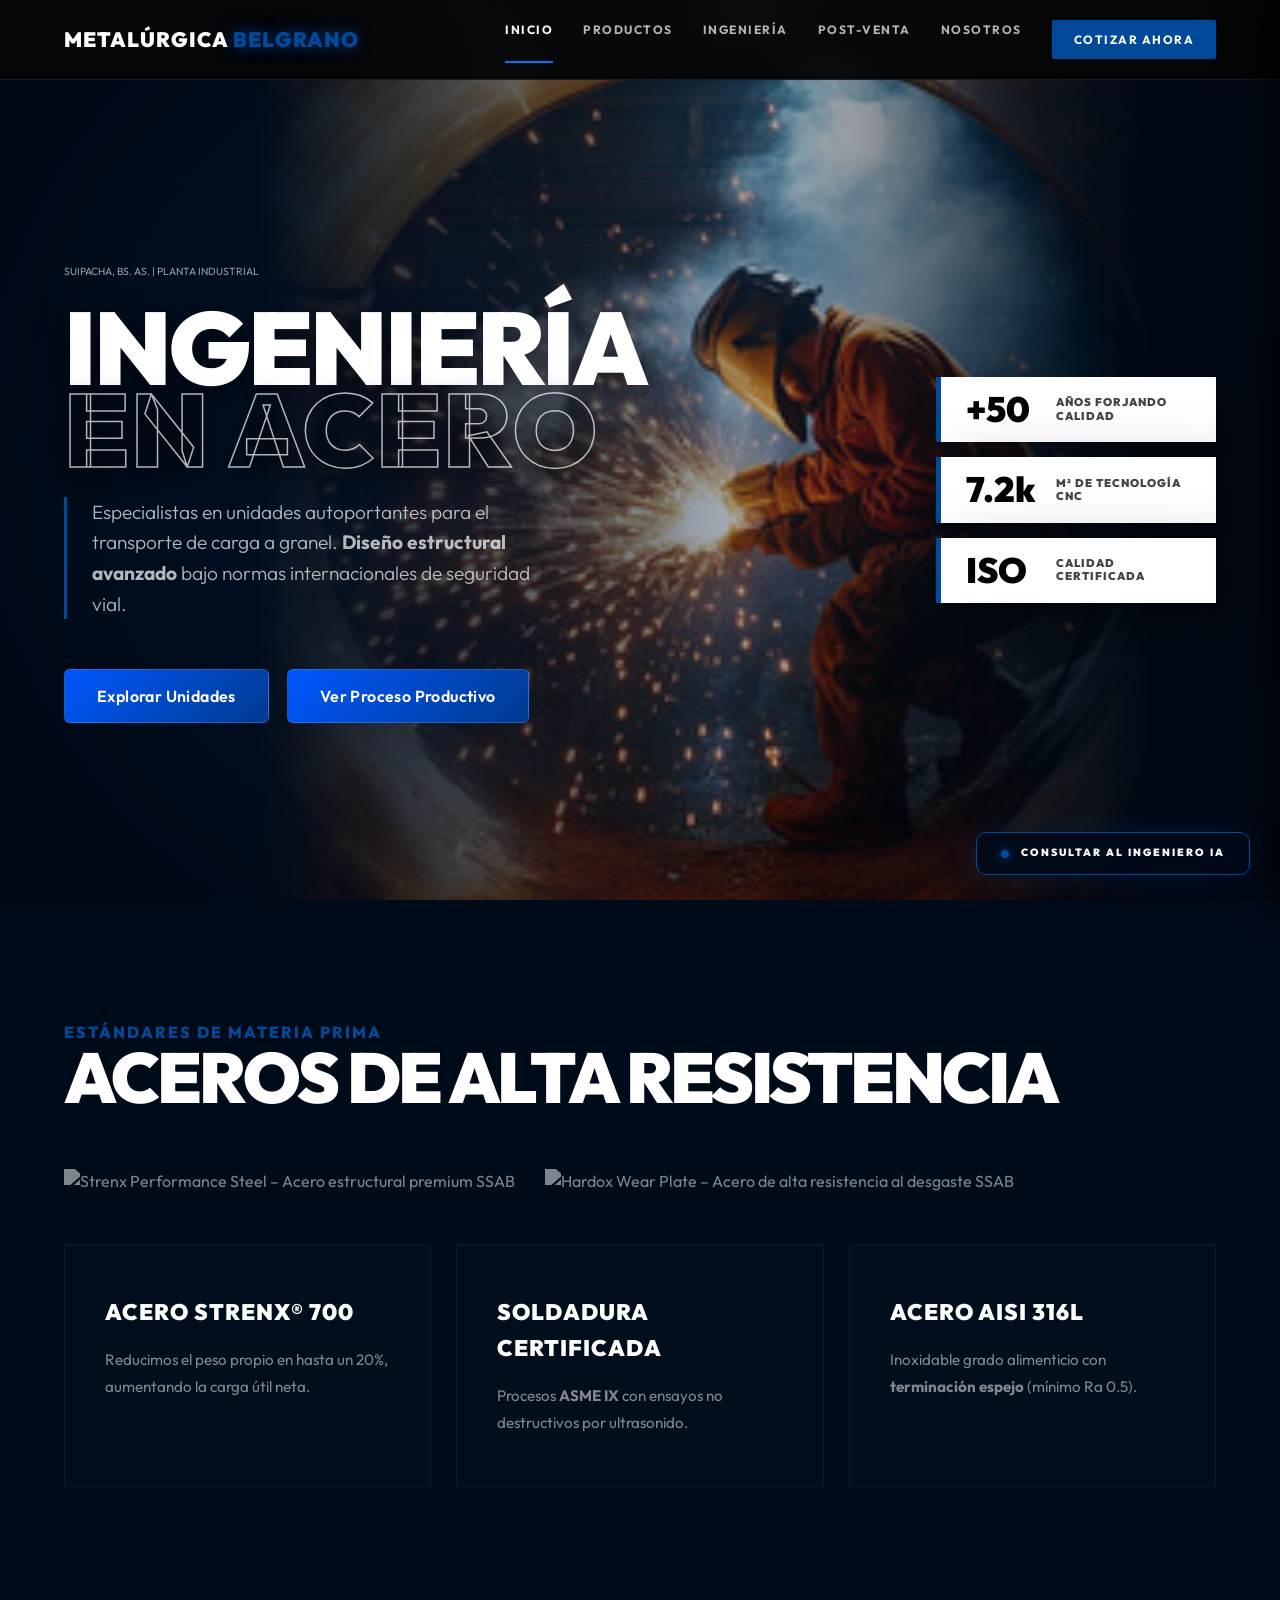
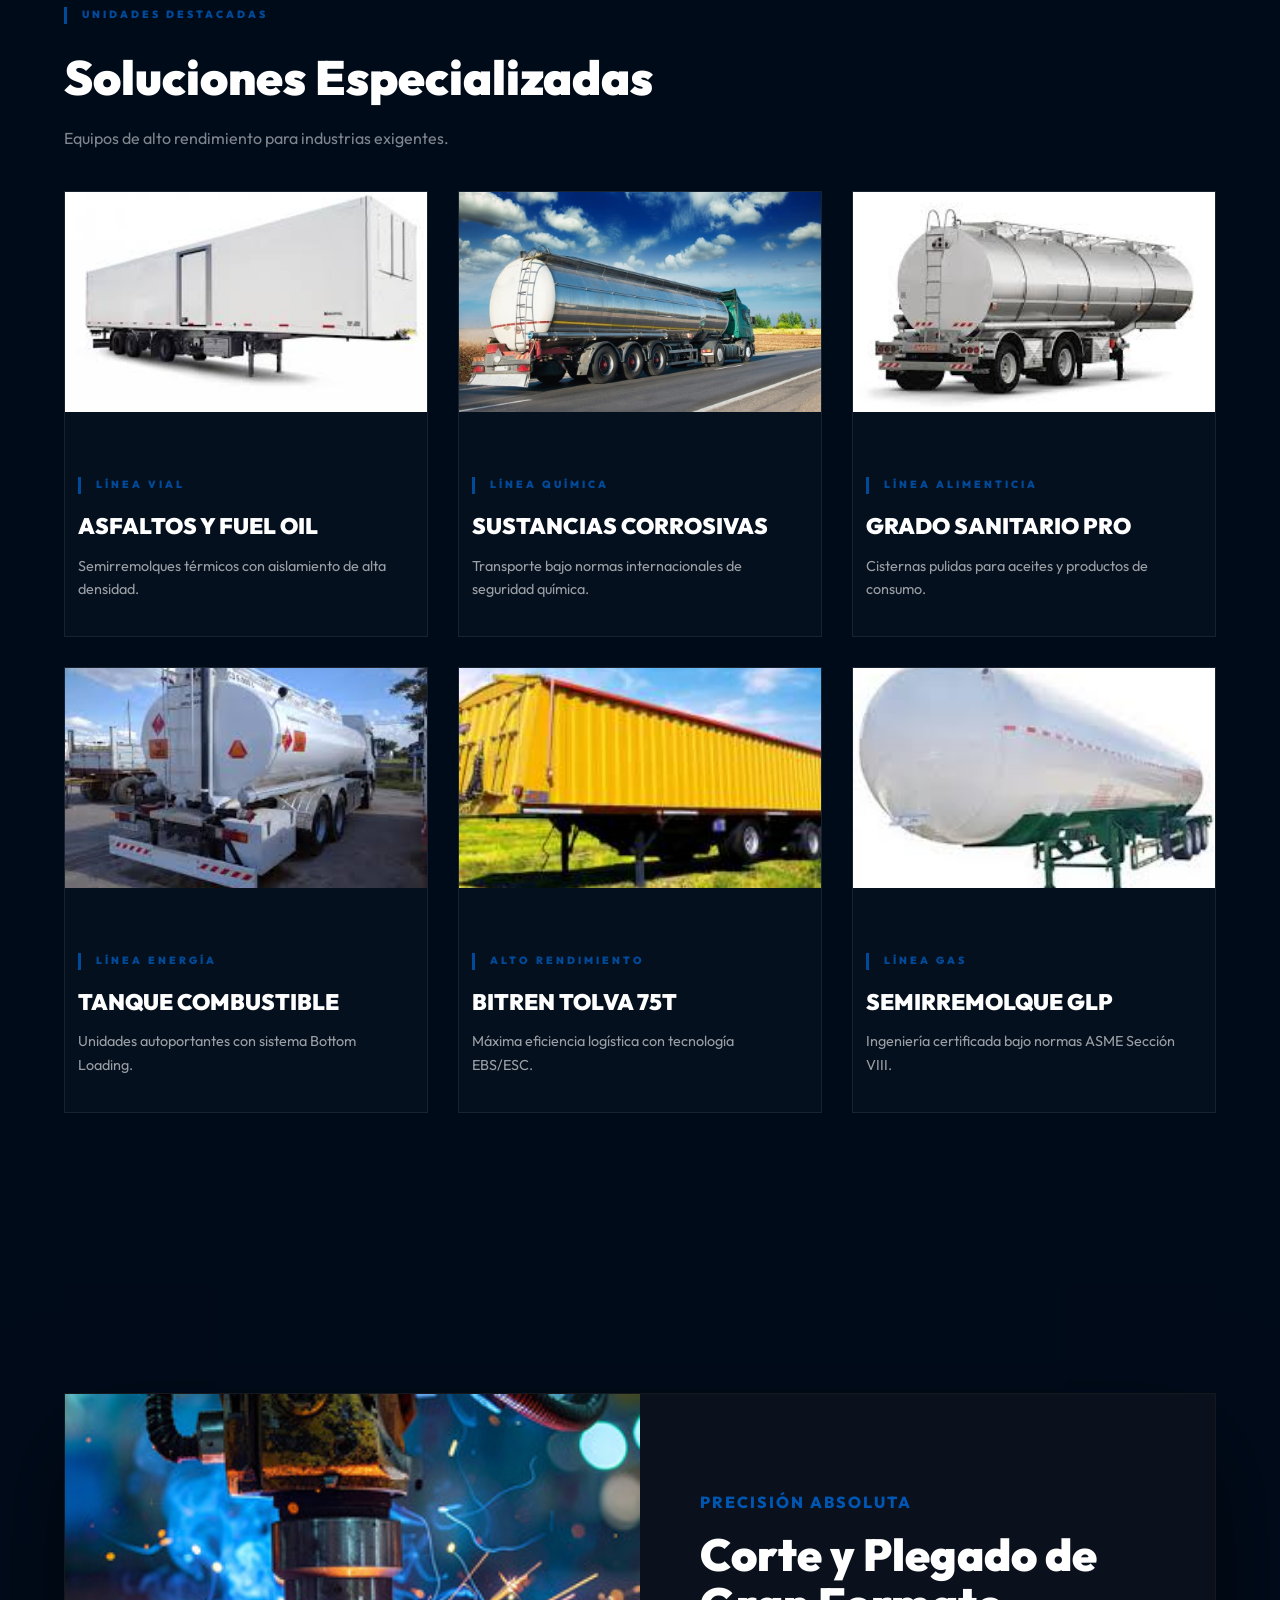
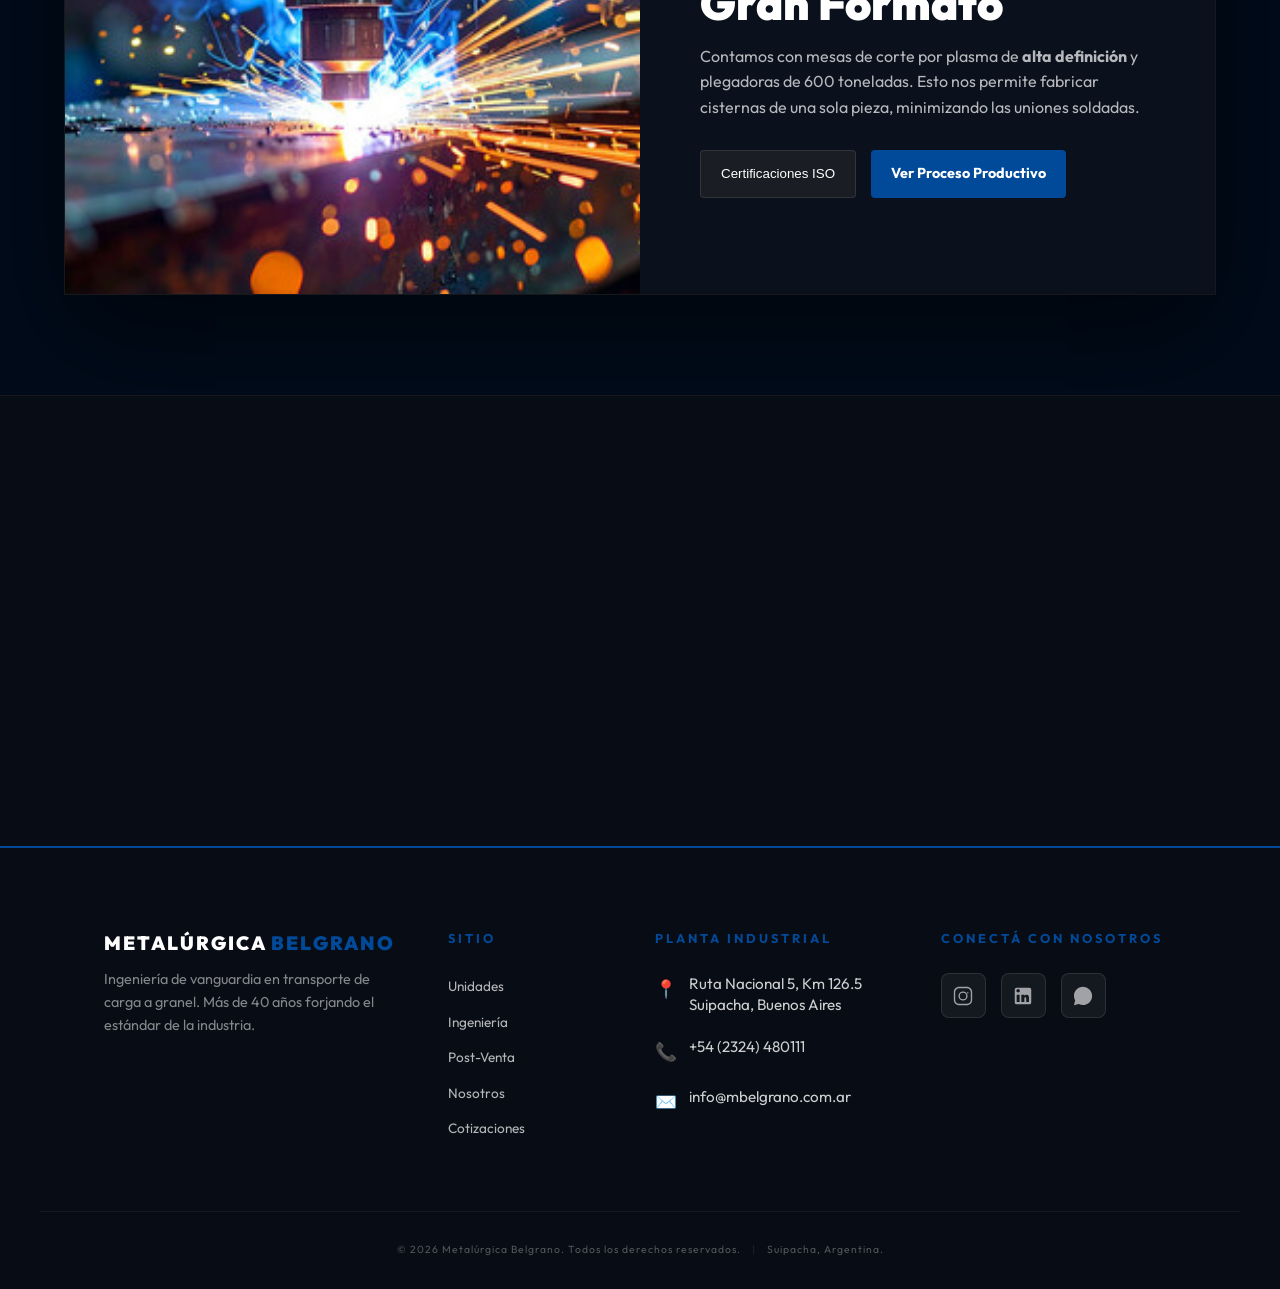
==== commit 37e0212e: "fix: parche universal responsive para menu y carrusel" ====
--- a/index.html
+++ b/index.html
@@ -565,45 +565,45 @@
     </script>
 
     <script>
-    (function() {
-        var btn     = document.getElementById('hamburger-btn');
-        var nav     = document.getElementById('nav-links');
-        var overlay = document.getElementById('nav-overlay');
-
-        function openMenu() {
-            btn.classList.add('is-open');
-            nav.classList.add('nav-is-open');
-            overlay.classList.add('is-visible');
-            document.body.style.overflow = 'hidden'; // evita scroll del fondo
-            btn.setAttribute('aria-expanded', 'true');
-        }
-
-        function closeMenu() {
-            btn.classList.remove('is-open');
-            nav.classList.remove('nav-is-open');
-            overlay.classList.remove('is-visible');
-            document.body.style.overflow = '';
-            btn.setAttribute('aria-expanded', 'false');
-        }
-
-        btn.addEventListener('click', function() {
-            nav.classList.contains('nav-is-open') ? closeMenu() : openMenu();
-        });
-
-        // Cerrar al hacer clic en el overlay
-        overlay.addEventListener('click', closeMenu);
-
-        // Cerrar al hacer clic en cualquier link del menú
-        nav.querySelectorAll('a').forEach(function(link) {
-            link.addEventListener('click', closeMenu);
-        });
-
-        // Cerrar con ESC
-        document.addEventListener('keydown', function(e) {
-            if (e.key === 'Escape') closeMenu();
-        });
-    })();
+(function () {
+    var btn     = document.getElementById('hamburger-btn');
+    // ▼ CAMBIO CRÍTICO: querySelector por CLASE, no getElementById
+    var nav     = document.querySelector('.nav-links');
+    var overlay = document.getElementById('nav-overlay');
+
+    if (!btn || !nav) return;
+
+    function openMenu() {
+        btn.classList.add('is-open');
+        nav.classList.add('nav-is-open');
+        if (overlay) overlay.classList.add('is-visible');
+        document.body.style.overflow = 'hidden';
+        btn.setAttribute('aria-expanded', 'true');
+    }
+
+    function closeMenu() {
+        btn.classList.remove('is-open');
+        nav.classList.remove('nav-is-open');
+        if (overlay) overlay.classList.remove('is-visible');
+        document.body.style.overflow = '';
+        btn.setAttribute('aria-expanded', 'false');
+    }
+
+    btn.addEventListener('click', function (e) {
+        e.stopPropagation();
+        nav.classList.contains('nav-is-open') ? closeMenu() : openMenu();
+    });
+
+    if (overlay) overlay.addEventListener('click', closeMenu);
+
+    nav.querySelectorAll('a').forEach(function (link) {
+        link.addEventListener('click', closeMenu);
+    });
+
+    document.addEventListener('keydown', function (e) {
+        if (e.key === 'Escape') closeMenu();
+    });
+})();
 </script>
-
 </body>
 </html>
--- a/estilos-belgrano.css
+++ b/estilos-belgrano.css
@@ -3737,4 +3737,214 @@
     .stat-item .stat-num {
         font-size: 1.4rem !important;
     }
+}
+/* ============================================================
+   FIX MOBILE — Hamburger + Stats Carousel
+   Solo correctivo, no toca nada de desktop
+============================================================ */
+
+@media (max-width: 768px) {
+
+    /* ── FIX 1: STATS — scroll horizontal con snap ───────── */
+
+    .hero-stats {
+        /* Scroll horizontal fluido con snap */
+        display: flex !important;
+        flex-direction: row !important;
+        flex-wrap: nowrap !important;
+        overflow-x: auto !important;
+        overflow-y: visible !important;
+        -webkit-overflow-scrolling: touch !important;
+
+        /* Snap: cada tarjeta se centra al hacer scroll */
+        scroll-snap-type: x mandatory !important;
+        scroll-behavior: smooth !important;
+
+        /* Padding lateral para que la primera y última tarjeta
+           no queden pegadas al borde de la pantalla */
+        padding-left: 6vw !important;
+        padding-right: 6vw !important;
+        padding-bottom: 12px !important;
+
+        gap: 14px !important;
+        align-items: stretch !important;
+
+        /* Ocultar scrollbar visualmente pero mantener funcionalidad */
+        scrollbar-width: none !important;
+        -ms-overflow-style: none !important;
+    }
+
+    .hero-stats::-webkit-scrollbar {
+        display: none;
+    }
+
+    /* Cada tarjeta: ancho fijo y snap al centro */
+    .stat-item {
+        flex: 0 0 72vw !important;   /* ocupa 72% del ancho para ver el siguiente */
+        max-width: 280px !important;
+        width: auto !important;
+        scroll-snap-align: center !important;
+        scroll-snap-stop: always !important;
+        padding: 18px 20px !important;
+        gap: 14px !important;
+        box-sizing: border-box !important;
+    }
+
+    /* ── FIX 2: HAMBURGER — asegurar visibilidad y orden ─── */
+
+    .navbar {
+        /* Espacio para que logo y hamburger queden en los extremos */
+        justify-content: space-between !important;
+    }
+
+    .hamburger {
+        display: flex !important;     /* visible en mobile */
+        order: 3;                     /* siempre a la derecha del logo */
+        z-index: 10001 !important;
+    }
+
+    /* Forzar que el nav-links empiece oculto en mobile
+       (por si el @media 900px con display:none no carga a tiempo) */
+    .nav-links:not(.nav-is-open) {
+        right: -100% !important;
+        pointer-events: none !important;
+    }
+
+    .nav-links.nav-is-open {
+        right: 0 !important;
+        pointer-events: auto !important;
+    }
+}
+/* ============================================================
+   FIX DEFINITIVO MOBILE — Hamburger + Stats Carousel
+   Reemplaza/completa los bloques mobile anteriores
+============================================================ */
+
+@media (max-width: 768px) {
+
+    /* ── HAMBURGER: mostrar botón ──────────────────────────── */
+    .hamburger {
+        display: flex !important;
+    }
+
+    /* ── NAV DRAWER: solución sin conflicto con display:none ─
+       Usamos visibility + transform en vez de right + display
+       para evitar el conflicto con el @media 900px existente  */
+    .nav-links {
+        /* Anular el display:none del @media 900px */
+        display: flex !important;
+        /* Estado cerrado: fuera de pantalla por la derecha */
+        position: fixed !important;
+        top: 0 !important;
+        right: 0 !important;
+        width: 80vw !important;
+        max-width: 300px !important;
+        height: 100vh !important;
+        /* Oculto con transform en vez de display:none */
+        transform: translateX(100%) !important;
+        visibility: hidden !important;
+        /* Layout interno */
+        flex-direction: column !important;
+        align-items: flex-start !important;
+        justify-content: flex-start !important;
+        padding: 90px 32px 40px !important;
+        gap: 0 !important;
+        background: rgba(5, 6, 8, 0.98) !important;
+        backdrop-filter: blur(20px) !important;
+        -webkit-backdrop-filter: blur(20px) !important;
+        border-left: 1px solid rgba(0, 118, 255, 0.3) !important;
+        z-index: 10000 !important;
+        overflow-y: auto !important;
+        transition: transform 0.38s cubic-bezier(0.16, 1, 0.3, 1),
+                    visibility 0.38s !important;
+    }
+
+    /* Estado abierto: entra desde la derecha */
+    .nav-links.nav-is-open {
+        transform: translateX(0) !important;
+        visibility: visible !important;
+    }
+
+    /* Links dentro del drawer */
+    .nav-links a {
+        width: 100% !important;
+        padding: 14px 0 !important;
+        font-size: 0.9rem !important;
+        letter-spacing: 2px !important;
+        border-bottom: 1px solid rgba(255, 255, 255, 0.06) !important;
+        margin-left: 0 !important;
+    }
+
+    .nav-links .portal-btn {
+        margin-top: 24px !important;
+        margin-left: 0 !important;
+        width: 100% !important;
+        text-align: center !important;
+        padding: 14px 0 !important;
+        display: block !important;
+    }
+
+    /* Overlay oscuro detrás del drawer */
+    .nav-overlay {
+        display: none;
+        position: fixed;
+        inset: 0;
+        background: rgba(0, 0, 0, 0.6);
+        z-index: 9999;
+    }
+    .nav-overlay.is-visible {
+        display: block;
+    }
+
+    /* ── STATS CAROUSEL con scroll-snap ───────────────────── */
+    .hero-stats {
+        display: flex !important;
+        flex-direction: row !important;
+        flex-wrap: nowrap !important;
+        overflow-x: auto !important;
+        overflow-y: visible !important;
+        -webkit-overflow-scrolling: touch !important;
+        scroll-snap-type: x mandatory !important;
+        scroll-behavior: smooth !important;
+        /* Padding lateral: evita que la 1ª y última tarjeta
+           queden pegadas al borde — THIS es el fix del corte */
+        padding-left: 6vw !important;
+        padding-right: 6vw !important;
+        padding-bottom: 12px !important;
+        padding-top: 4px !important;
+        gap: 14px !important;
+        align-items: stretch !important;
+        /* Quitar propiedades de desktop que generan el corte */
+        padding-left: 0 !important;
+        justify-content: flex-start !important;
+        /* Ocultar scrollbar */
+        scrollbar-width: none !important;
+        -ms-overflow-style: none !important;
+        /* Margen negativo para que llegue al borde del viewport */
+        margin-left: -6% !important;
+        margin-right: -6% !important;
+        width: calc(100% + 12%) !important;
+        /* Padding interno para compensar el margen negativo */
+        padding-left: 6% !important;
+        padding-right: 6% !important;
+    }
+
+    .hero-stats::-webkit-scrollbar {
+        display: none;
+    }
+
+    .stat-item {
+        flex: 0 0 75vw !important;
+        max-width: 260px !important;
+        width: auto !important;
+        min-width: unset !important;
+        scroll-snap-align: start !important;
+        scroll-snap-stop: always !important;
+        padding: 18px 20px !important;
+        gap: 14px !important;
+        box-sizing: border-box !important;
+        /* Quitar la animación de revealIn que interfiere en mobile */
+        opacity: 1 !important;
+        animation: none !important;
+    }
 }
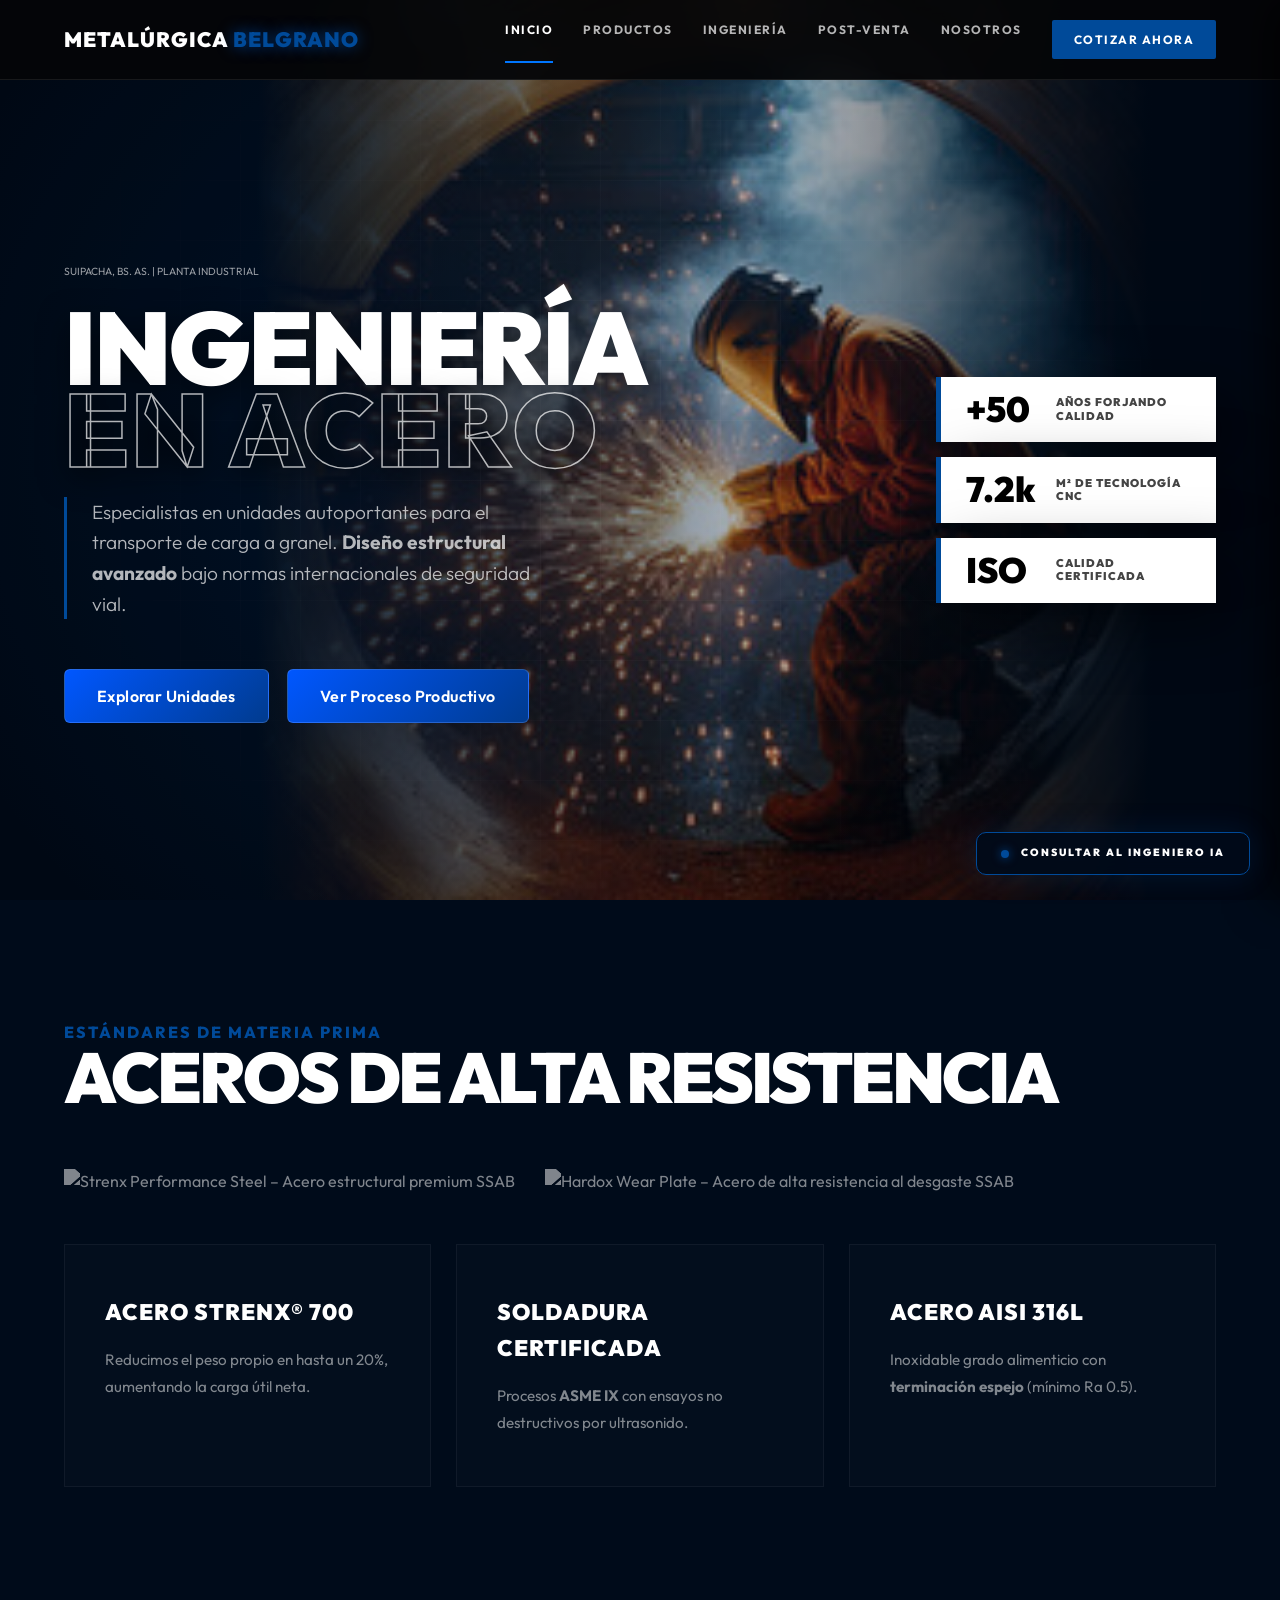
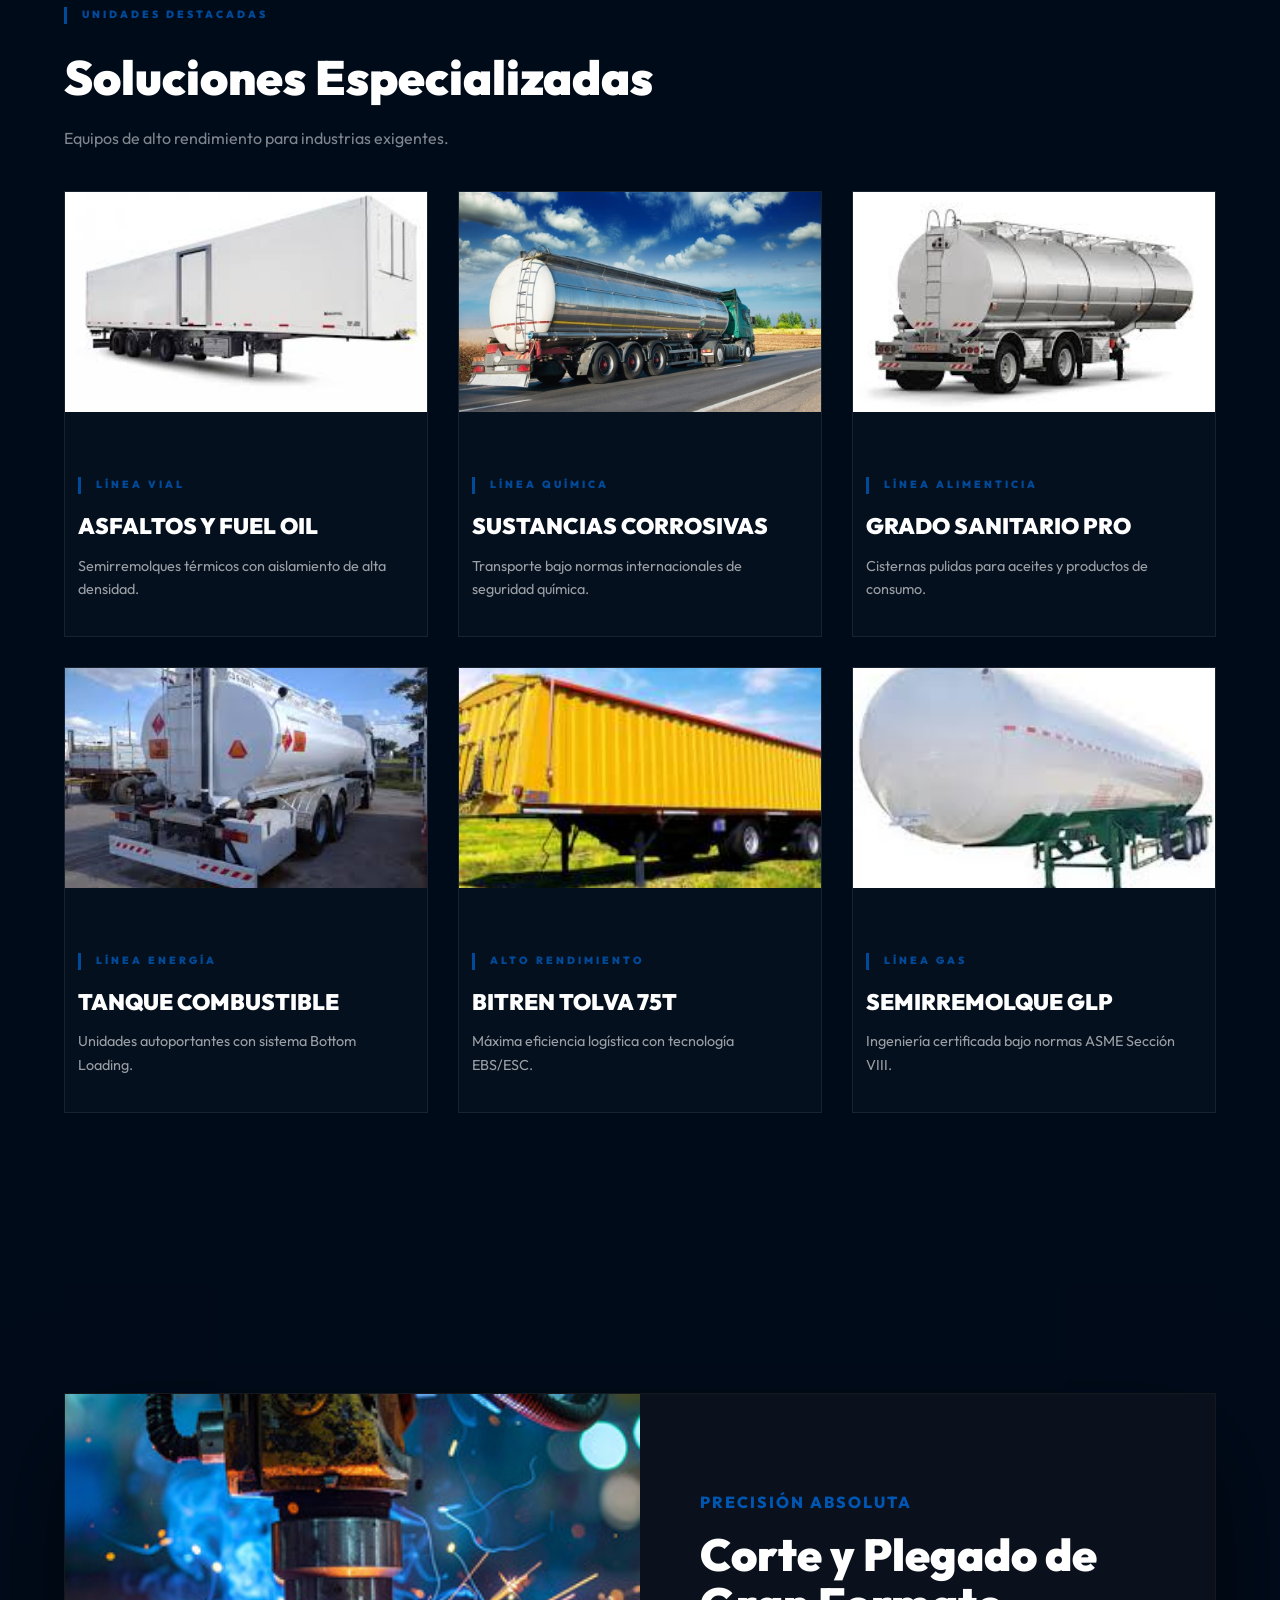
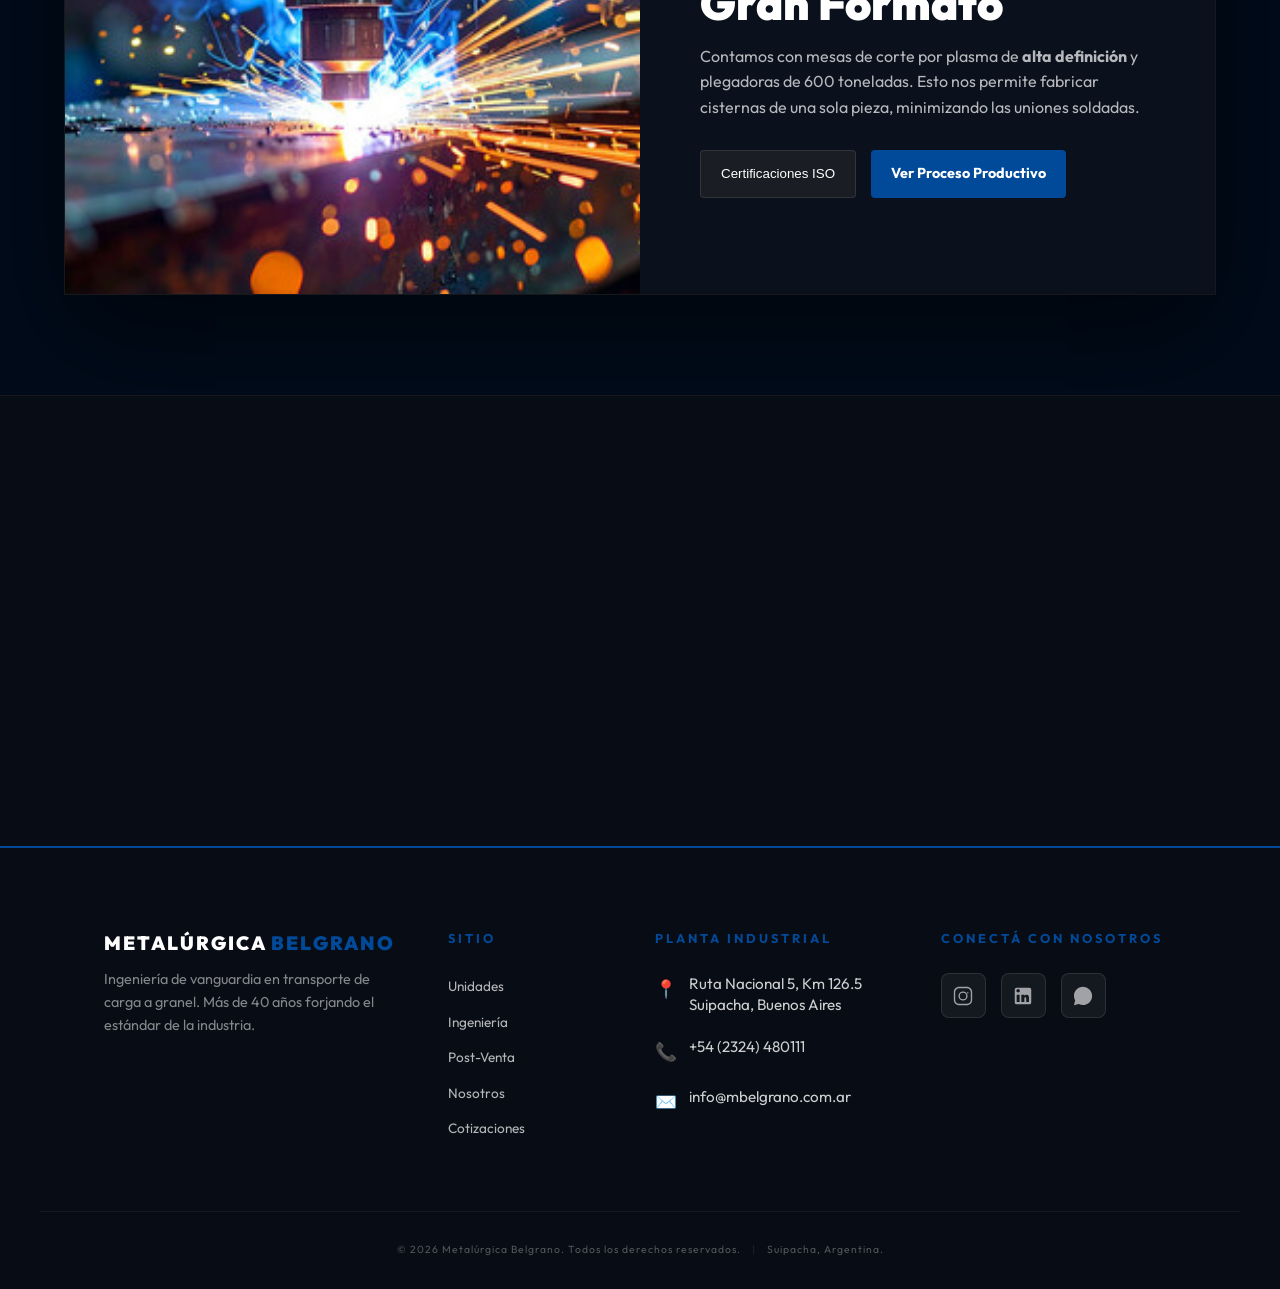
==== commit 145e378e: "style: auditoria y reestructuracion completa de css mobile" ====
--- a/index.html
+++ b/index.html
@@ -564,46 +564,86 @@
         setTimeout(function() { obs.disconnect(); }, 8000);
     </script>
 
-    <script>
+<script>
+/**
+ * METALÚRGICA BELGRANO — SCRIPT MOBILE DEFINITIVO
+ * Reemplaza TODOS los scripts anteriores del hamburger.
+ * Pegá esto antes del </body> en los 5 HTML.
+ */
 (function () {
-    var btn     = document.getElementById('hamburger-btn');
-    // ▼ CAMBIO CRÍTICO: querySelector por CLASE, no getElementById
-    var nav     = document.querySelector('.nav-links');
-    var overlay = document.getElementById('nav-overlay');
-
-    if (!btn || !nav) return;
-
-    function openMenu() {
-        btn.classList.add('is-open');
-        nav.classList.add('nav-is-open');
-        if (overlay) overlay.classList.add('is-visible');
-        document.body.style.overflow = 'hidden';
-        btn.setAttribute('aria-expanded', 'true');
+    'use strict';
+
+    var hamburgerBtn  = document.getElementById('hamburger-btn');
+    var navLinks      = document.querySelector('.nav-links');
+    var navOverlay    = document.getElementById('nav-overlay');
+    var specPanel     = document.getElementById('spec-panel');
+    var closePanelBtn = document.querySelector('.btn-close-panel');
+
+    /* ── MENÚ HAMBURGUESA ──────────────────────────────── */
+    if (hamburgerBtn && navLinks) {
+
+        function openMenu() {
+            hamburgerBtn.classList.add('is-open');
+            navLinks.classList.add('nav-is-open');
+            if (navOverlay) navOverlay.classList.add('is-visible');
+            document.body.style.overflow = 'hidden';
+        }
+
+        function closeMenu() {
+            hamburgerBtn.classList.remove('is-open');
+            navLinks.classList.remove('nav-is-open');
+            if (navOverlay) navOverlay.classList.remove('is-visible');
+            document.body.style.overflow = '';
+        }
+
+        /* Toggle al tocar el botón */
+        hamburgerBtn.addEventListener('click', function () {
+            navLinks.classList.contains('nav-is-open')
+                ? closeMenu()
+                : openMenu();
+        });
+
+        /* Overlay cierra el menú */
+        if (navOverlay) {
+            navOverlay.addEventListener('click', closeMenu);
+        }
+
+        /*
+         * Links del menú: cerrar drawer + navegar normalmente.
+         * SIN preventDefault — el href del <a> funciona solo.
+         * SIN stopPropagation — no bloqueamos nada.
+         */
+        navLinks.querySelectorAll('a').forEach(function (link) {
+            link.addEventListener('click', function () {
+                closeMenu();
+            });
+        });
+
+        /* ESC cierra el menú */
+        document.addEventListener('keydown', function (e) {
+            if (e.key === 'Escape') closeMenu();
+        });
     }
 
-    function closeMenu() {
-        btn.classList.remove('is-open');
-        nav.classList.remove('nav-is-open');
-        if (overlay) overlay.classList.remove('is-visible');
-        document.body.style.overflow = '';
-        btn.setAttribute('aria-expanded', 'false');
+    /* ── SIDE PANEL: BOTÓN DE CIERRE ──────────────────── */
+    if (closePanelBtn && specPanel) {
+        closePanelBtn.addEventListener('click', function (e) {
+            e.stopPropagation();
+            specPanel.classList.remove('active');
+            document.body.style.overflow = '';
+        });
     }
 
-    btn.addEventListener('click', function (e) {
-        e.stopPropagation();
-        nav.classList.contains('nav-is-open') ? closeMenu() : openMenu();
-    });
-
-    if (overlay) overlay.addEventListener('click', closeMenu);
-
-    nav.querySelectorAll('a').forEach(function (link) {
-        link.addEventListener('click', closeMenu);
-    });
-
-    document.addEventListener('keydown', function (e) {
-        if (e.key === 'Escape') closeMenu();
-    });
-})();
-</script>
+    /* Tocar el fondo del panel también lo cierra */
+    if (specPanel) {
+        specPanel.addEventListener('click', function (e) {
+            if (e.target === specPanel) {
+                specPanel.classList.remove('active');
+                document.body.style.overflow = '';
+            }
+        });
+    }
+
+})()</script>
 </body>
 </html>
--- a/estilos-belgrano.css
+++ b/estilos-belgrano.css
@@ -3391,560 +3391,333 @@
 .catalog-section .category-title:first-of-type {
     margin-top: 40px !important;
 }
+
 /* ============================================================
-   METALÚRGICA BELGRANO — MOBILE RESPONSIVE
-   Agregar al final de estilos-belgrano.css
-   Solo reglas correctivas, sin renombrar clases existentes
+   METALÚRGICA BELGRANO — MOBILE FIX DEFINITIVO
+   Bloque único y limpio. Elimina todos los parches anteriores.
+   
+   CONFLICTOS RESUELTOS:
+   1. @media 900px pone display:none en .nav-links.
+      La solución NO es display:flex !important (pisa todo).
+      La solución es position:fixed que saca el elemento del
+      flujo normal — display:none del 900px no aplica a fixed.
+      
+   2. El nav-overlay tenía z-index mayor que el drawer.
+      Ahora: overlay=8000, drawer=9000, hamburger=10000.
+      
+   3. visibility:hidden + display:flex simultáneos = invisible
+      pero bloqueando eventos táctiles.
+      Ahora: solo usamos transform para ocultar/mostrar.
+      pointer-events:none cuando cerrado, auto cuando abierto.
+      
+   4. .btn-close-panel heredaba pointer-events:none del panel.
+      Ahora: position:fixed lo saca del flujo — no hereda nada.
 ============================================================ */
 
-/* ── HAMBURGUESA: oculta en desktop, visible en mobile ───── */
+/* ── Hamburger: base (oculto en desktop) ───────────────── */
 .hamburger {
     display: none;
     flex-direction: column;
     justify-content: center;
+    align-items: center;
     gap: 5px;
-    width: 36px;
-    height: 36px;
+    width: 40px;
+    height: 40px;
     background: none;
     border: none;
     cursor: pointer;
-    padding: 4px;
-    z-index: 10001;
+    padding: 6px;
     flex-shrink: 0;
 }
 
 .hamburger .bar {
     display: block;
-    width: 100%;
+    width: 22px;
     height: 2px;
-    background: #ffffff;
+    background: #fff;
     border-radius: 2px;
     transition: transform 0.3s ease, opacity 0.3s ease;
     transform-origin: center;
 }
 
-/* Animación X al abrir */
 .hamburger.is-open .bar:nth-child(1) { transform: translateY(7px) rotate(45deg); }
-.hamburger.is-open .bar:nth-child(2) { opacity: 0; transform: scaleX(0); }
+.hamburger.is-open .bar:nth-child(2) { opacity: 0; }
 .hamburger.is-open .bar:nth-child(3) { transform: translateY(-7px) rotate(-45deg); }
 
+/* ── Overlay: oculto por defecto en todos los tamaños ──── */
+.nav-overlay {
+    display: none;
+    position: fixed;
+    inset: 0;
+    background: rgba(0, 0, 0, 0.55);
+    z-index: 8000;   /* DEBAJO del drawer */
+    pointer-events: none;
+}
+
+.nav-overlay.is-visible {
+    display: block;
+    pointer-events: auto;
+}
+
+/* ── MOBILE: todo lo que cambia en ≤ 768px ─────────────── */
 @media (max-width: 768px) {
 
-    /* ══════════════════════════════════════════════════════
-       1. NAVBAR Y MENÚ HAMBURGUESA
-    ══════════════════════════════════════════════════════ */
+    /* 1. NAVBAR */
+    .navbar {
+        justify-content: space-between;
+    }
 
     .hamburger {
         display: flex;
-    }
-
-    /* Ocultar el menú horizontal y convertirlo en drawer lateral */
+        z-index: 10000;
+        position: relative;
+    }
+
+    /*
+     * 2. DRAWER DE NAVEGACIÓN
+     *
+     * CLAVE: usamos position:fixed que saca el elemento del
+     * flujo normal. El display:none del @media 900px aplica
+     * solo a elementos en el flujo. Un elemento fixed ignora
+     * ese display:none → no necesitamos !important.
+     *
+     * Estado CERRADO: fuera de pantalla (translateX 100%).
+     * pointer-events:none → los toques lo atraviesan.
+     *
+     * Estado ABIERTO (.nav-is-open): en pantalla.
+     * pointer-events:auto → los toques llegan a los <a>.
+     */
     .nav-links {
-        position: fixed !important;
+        position: fixed;
         top: 0;
-        right: -100%;
-        width: 80vw;
-        max-width: 300px;
+        right: 0;
+        width: min(80vw, 300px);
         height: 100vh;
-        background: rgba(5, 6, 8, 0.98);
-        backdrop-filter: blur(20px);
-        -webkit-backdrop-filter: blur(20px);
-        border-left: 1px solid rgba(0, 118, 255, 0.3);
-        flex-direction: column !important;
-        align-items: flex-start !important;
-        justify-content: flex-start !important;
-        padding: 90px 32px 40px;
-        gap: 0 !important;
-        transition: right 0.38s cubic-bezier(0.16, 1, 0.3, 1);
-        z-index: 10000;
-        display: flex !important; /* sobreescribir el display:none del 900px */
+        /* Oculto fuera de pantalla */
+        transform: translateX(100%);
+        /* Sin visibility:hidden — interfiere con touch events */
+        /* Layout interno */
+        flex-direction: column;
+        align-items: flex-start;
+        justify-content: flex-start;
+        padding: 90px 28px 40px;
+        gap: 0;
+        /* Estética */
+        background: rgba(3, 4, 6, 0.98);
+        backdrop-filter: blur(16px);
+        -webkit-backdrop-filter: blur(16px);
+        border-left: 1px solid rgba(0, 118, 255, 0.25);
+        /* Z-index: encima del overlay (8000) */
+        z-index: 9000;
         overflow-y: auto;
-    }
-
+        /* Bloqueado cuando cerrado */
+        pointer-events: none;
+        /* Transición */
+        transition: transform 0.36s cubic-bezier(0.16, 1, 0.3, 1);
+        /* display:flex necesario para el layout interno */
+        display: flex;
+    }
+
+    /* Estado ABIERTO: entra en pantalla y recibe toques */
     .nav-links.nav-is-open {
-        right: 0;
-    }
-
+        transform: translateX(0);
+        pointer-events: auto;
+    }
+
+    /* Links: área táctil mínima 48px + pointer-events explícito */
     .nav-links a {
         width: 100%;
-        padding: 14px 0;
-        font-size: 0.9rem !important;
+        min-height: 48px;
+        display: flex;
+        align-items: center;
+        padding: 0;
+        margin-left: 0;
+        font-size: 0.85rem;
         letter-spacing: 2px;
-        border-bottom: 1px solid rgba(255, 255, 255, 0.06);
-        margin-left: 0 !important;
-    }
-
-    .nav-links a:last-child {
-        border-bottom: none;
-    }
+        border-bottom: 1px solid rgba(255, 255, 255, 0.07);
+        color: rgba(255, 255, 255, 0.8);
+        text-decoration: none;
+        /* CRÍTICO: sin esto los toques no llegan al <a> */
+        pointer-events: auto;
+        position: relative;
+        z-index: 1;
+    }
+
+    .nav-links a:last-child { border-bottom: none; }
 
     .nav-links .portal-btn {
-        margin-top: 24px;
-        margin-left: 0 !important;
+        margin-top: 20px;
+        margin-left: 0;
         width: 100%;
+        justify-content: center;
         text-align: center;
         padding: 14px 0;
-        border-radius: 2px;
-    }
-
-    /* Overlay oscuro detrás del drawer */
-    .nav-overlay {
-        display: none;
-        position: fixed;
-        inset: 0;
-        background: rgba(0, 0, 0, 0.6);
-        z-index: 9999;
-    }
-    .nav-overlay.is-visible {
-        display: block;
-    }
-
-    /* ══════════════════════════════════════════════════════
-       2. HERO — BOTONES Y ESTADÍSTICAS
-    ══════════════════════════════════════════════════════ */
-
-    /* El grid hero pasa a una sola columna */
+    }
+
+    /* 3. HERO */
     .hero-container {
-        grid-template-columns: 1fr !important;
-        padding: 0 6% !important;
-        gap: 40px;
+        grid-template-columns: 1fr;
+        padding: 0 6%;
+        gap: 36px;
     }
 
     .hero-elite {
+        height: auto;
+        min-height: 100svh;
         padding-top: 80px;
-        min-height: auto;
-        height: auto;
-        padding-bottom: 60px;
-    }
-
-    /* Título más compacto */
+        padding-bottom: 48px;
+    }
+
     .main-title {
-        font-size: clamp(2.6rem, 12vw, 4rem) !important;
-        letter-spacing: -2px !important;
-    }
-
-    .hero-description {
-        font-size: 1rem !important;
-        margin-bottom: 32px;
-    }
-
-    /* Botones del hero: apilados verticalmente, ancho completo */
-    .hero-elite .hero-cta-group {
-        flex-direction: column !important;
-        gap: 12px !important;
+        font-size: clamp(2.8rem, 11vw, 4rem);
+        letter-spacing: -2px;
+    }
+
+    .hero-cta-group {
+        flex-direction: column;
+        gap: 12px;
         width: 100%;
     }
 
-    .hero-elite .hero-cta-group a {
-        width: 100% !important;
-        height: 52px !important;
+    .hero-cta-group a {
+        width: 100%;
         justify-content: center;
-        border-radius: 4px;
-    }
-
-    /* Estadísticas: fila horizontal scrollable en lugar de columna fija */
+    }
+
+    /* 4. STATS: carrusel con scroll-snap */
     .hero-stats {
-        flex-direction: row !important;
+        flex-direction: row;
         flex-wrap: nowrap;
         overflow-x: auto;
+        overflow-y: visible;
         -webkit-overflow-scrolling: touch;
-        padding-left: 0 !important;
-        align-items: stretch !important;
-        gap: 12px !important;
-        padding-bottom: 8px;
-    }
+        scroll-snap-type: x mandatory;
+        scroll-behavior: smooth;
+        padding: 4px 6% 16px;
+        gap: 14px;
+        align-items: stretch;
+        scrollbar-width: none;
+        -ms-overflow-style: none;
+    }
+
+    .hero-stats::-webkit-scrollbar { display: none; }
 
     .stat-item {
-        width: auto !important;
-        min-width: 130px;
-        flex-shrink: 0;
-        padding: 14px 18px !important;
-        gap: 12px !important;
-    }
-
-    .stat-item .stat-num {
-        font-size: 1.6rem !important;
-        min-width: auto !important;
-    }
-
-    /* ══════════════════════════════════════════════════════
-       3. SECCIÓN CAPABILITIES / MATERIA PRIMA
-    ══════════════════════════════════════════════════════ */
-
-    .industrial-capabilities {
-        padding: 60px 6% !important;
-    }
-
-    .capabilities-grid {
-        grid-template-columns: 1fr !important;
-        gap: 16px !important;
-    }
-
-    /* Logos de Strenx/Hardox: wrap y tamaño legible */
-    .partner-logos {
-        flex-wrap: wrap !important;
-        gap: 20px !important;
-        justify-content: flex-start;
-        margin-top: 16px;
-    }
-
-    .partner-logos img {
-        height: 28px !important;
-        max-width: 140px;
-    }
-
-    /* Título y header de capabilities */
-    .cap-header h2 {
-        font-size: clamp(1.6rem, 7vw, 2.4rem) !important;
-    }
-
-    .cap-header > div {
-        flex-direction: column !important;
-        align-items: flex-start !important;
-        gap: 16px !important;
-    }
-
-    /* ══════════════════════════════════════════════════════
-       4. GRILLA DE PRODUCTOS
-    ══════════════════════════════════════════════════════ */
-
-    .product-grid-nexura {
-        grid-template-columns: 1fr !important;
-        gap: 20px !important;
-    }
-
-    .catalog-section {
-        padding: 20px 5% 60px !important;
-    }
-
-    /* ══════════════════════════════════════════════════════
-       5. SECCIÓN "CORTE Y PLEGADO" — una columna
-    ══════════════════════════════════════════════════════ */
-
-    .tarjeta-corte-unificada {
-        grid-template-columns: 1fr !important;
-    }
-
-    .tarjeta-corte-unificada .product-visual {
-        min-height: 260px !important;
-        height: 260px;
-    }
-
-    .tarjeta-corte-unificada .product-visual img {
-        width: 100% !important;
-        height: 100% !important;
-        object-fit: cover !important;
-    }
-
-    .tarjeta-corte-unificada .product-detail {
-        padding: 36px 6% !important;
-    }
-
-    .tarjeta-corte-unificada h2 {
-        font-size: 1.6rem !important;
-    }
-
-    .action-buttons {
-        flex-direction: column !important;
-        gap: 12px !important;
-    }
-
-    .btn-contact-elite,
-    .btn-pdf-elite {
+        flex: 0 0 78vw;
+        max-width: 280px;
+        width: auto;
+        min-width: unset;
+        scroll-snap-align: start;
+        scroll-snap-stop: always;
+        padding: 16px 18px;
+        box-sizing: border-box;
+        /* Resetear animación que deja opacity:0 en mobile */
+        opacity: 1;
+        animation: none;
+        transform: none;
+    }
+
+    .stat-item:hover { transform: none; }
+
+    /* 5. GRILLAS A 1 COLUMNA */
+    .product-grid-nexura { grid-template-columns: 1fr; gap: 20px; }
+    .capabilities-grid   { grid-template-columns: 1fr; gap: 16px; }
+    .footer-container    { grid-template-columns: 1fr; gap: 32px; }
+
+    .tarjeta-corte-unificada { grid-template-columns: 1fr; }
+    .tarjeta-corte-unificada .product-visual { height: 240px; }
+    .tarjeta-corte-unificada .product-visual img { height: 100%; object-fit: cover; }
+    .tarjeta-corte-unificada .product-detail { padding: 32px 6%; }
+
+    .action-buttons { flex-direction: column; gap: 12px; }
+    .btn-contact-elite, .btn-pdf-elite { width: 100%; text-align: center; }
+
+    /* Logos */
+    .partner-logos { flex-wrap: wrap; gap: 16px; }
+    .partner-logos img { height: 26px; max-width: 130px; }
+
+    /*
+     * 6. SIDE PANEL Y BOTÓN DE CIERRE
+     *
+     * CLAVE: .btn-close-panel usa position:fixed.
+     * Esto lo saca completamente del flujo del panel.
+     * No hereda pointer-events:none del padre.
+     * Ningún overlay puede taparlo porque tiene z-index: 99999.
+     */
+    .side-panel.active {
+        right: 0;
         width: 100%;
-        text-align: center;
-    }
-
-    /* ══════════════════════════════════════════════════════
-       6. SIDE PANEL — 100% ancho en mobile
-    ══════════════════════════════════════════════════════ */
-
-    .panel-content {
-        max-width: 100vw !important;
-        width: 100% !important;
-        padding: 70px 6% 40px !important;
-    }
-
-    /* ══════════════════════════════════════════════════════
-       7. FOOTER
-    ══════════════════════════════════════════════════════ */
-
-    .footer-container {
-        grid-template-columns: 1fr !important;
-        gap: 36px !important;
-        text-align: left;
-    }
-
-    .social-icons-group {
-        justify-content: flex-start !important;
-    }
-
-    /* ══════════════════════════════════════════════════════
-       8. MAPA Y SECCIONES GENERALES
-    ══════════════════════════════════════════════════════ */
-
-    .mapa-container {
-        height: 280px !important;
-    }
-
-    .seccion-corte-final {
-        padding: 40px 5% !important;
-    }
-
-    /* ══════════════════════════════════════════════════════
-       9. BOTÓN IA — reposicionado para no tapar contenido
-    ══════════════════════════════════════════════════════ */
+    }
+
+    .side-panel.active .panel-content {
+        max-width: 100%;
+        width: 100%;
+        padding: 80px 6% 60px;
+    }
+
+    .btn-close-panel {
+        /* FIXED: fuera del flujo, nada puede taparlo */
+        position: fixed;
+        top: 14px;
+        right: 14px;
+        /* Área táctil: mínimo 44×44px (estándar accesibilidad) */
+        width: 44px;
+        height: 44px;
+        /* Z-index incontestable */
+        z-index: 99999;
+        /* CRÍTICO: explícito, no hereda del padre */
+        pointer-events: auto;
+        /* Estética */
+        display: flex;
+        align-items: center;
+        justify-content: center;
+        background: #0076ff;
+        border: none;
+        border-radius: 50%;
+        color: #fff;
+        font-size: 1.3rem;
+        font-weight: 700;
+        cursor: pointer;
+        box-shadow: 0 2px 16px rgba(0, 0, 0, 0.5);
+        /* Oculto cuando el panel está cerrado */
+        opacity: 0;
+        transition: opacity 0.2s ease;
+    }
+
+    /* Visible solo cuando el panel está activo */
+    .side-panel.active .btn-close-panel {
+        opacity: 1;
+        pointer-events: auto;
+    }
+
+    /* 7. UTILIDADES */
+    .mapa-container { height: 260px; }
 
     #ai-agent-trigger {
-        bottom: 16px !important;
-        right: 16px !important;
-        font-size: 0.6rem !important;
-        padding: 10px 16px !important;
-        letter-spacing: 1px !important;
-    }
-
-    /* ══════════════════════════════════════════════════════
-       10. PANEL TYPEBOT — desde abajo en mobile
-    ══════════════════════════════════════════════════════ */
+        bottom: 16px;
+        right: 16px;
+        font-size: 0.6rem;
+        padding: 10px 14px;
+        letter-spacing: 1px;
+    }
 
     .typebot-sidebar-nexura {
-        width: 100vw !important;
-        height: 90vh !important;
-        top: auto !important;
-        bottom: 0 !important;
-        border-left: none !important;
-        border-top: 2px solid #1e3a8a !important;
-        transform: translateY(100%) !important;
+        width: 100vw;
+        height: 90svh;
+        top: auto;
+        bottom: 0;
+        right: 0;
+        border-left: none;
+        border-top: 2px solid #1e3a8a;
+        transform: translateY(100%);
     }
 
     .typebot-sidebar-nexura.active {
-        transform: translateY(0) !important;
-    }
-}
-
-/* ── Extra pequeño (iPhone SE, etc.) ─────────────────────── */
+        transform: translateY(0);
+    }
+}
+
 @media (max-width: 390px) {
-    .main-title {
-        font-size: 2.4rem !important;
-        letter-spacing: -1px !important;
-    }
-
-    .stat-item {
-        min-width: 110px;
-        padding: 12px 14px !important;
-    }
-
-    .stat-item .stat-num {
-        font-size: 1.4rem !important;
-    }
-}
-/* ============================================================
-   FIX MOBILE — Hamburger + Stats Carousel
-   Solo correctivo, no toca nada de desktop
-============================================================ */
-
-@media (max-width: 768px) {
-
-    /* ── FIX 1: STATS — scroll horizontal con snap ───────── */
-
-    .hero-stats {
-        /* Scroll horizontal fluido con snap */
-        display: flex !important;
-        flex-direction: row !important;
-        flex-wrap: nowrap !important;
-        overflow-x: auto !important;
-        overflow-y: visible !important;
-        -webkit-overflow-scrolling: touch !important;
-
-        /* Snap: cada tarjeta se centra al hacer scroll */
-        scroll-snap-type: x mandatory !important;
-        scroll-behavior: smooth !important;
-
-        /* Padding lateral para que la primera y última tarjeta
-           no queden pegadas al borde de la pantalla */
-        padding-left: 6vw !important;
-        padding-right: 6vw !important;
-        padding-bottom: 12px !important;
-
-        gap: 14px !important;
-        align-items: stretch !important;
-
-        /* Ocultar scrollbar visualmente pero mantener funcionalidad */
-        scrollbar-width: none !important;
-        -ms-overflow-style: none !important;
-    }
-
-    .hero-stats::-webkit-scrollbar {
-        display: none;
-    }
-
-    /* Cada tarjeta: ancho fijo y snap al centro */
-    .stat-item {
-        flex: 0 0 72vw !important;   /* ocupa 72% del ancho para ver el siguiente */
-        max-width: 280px !important;
-        width: auto !important;
-        scroll-snap-align: center !important;
-        scroll-snap-stop: always !important;
-        padding: 18px 20px !important;
-        gap: 14px !important;
-        box-sizing: border-box !important;
-    }
-
-    /* ── FIX 2: HAMBURGER — asegurar visibilidad y orden ─── */
-
-    .navbar {
-        /* Espacio para que logo y hamburger queden en los extremos */
-        justify-content: space-between !important;
-    }
-
-    .hamburger {
-        display: flex !important;     /* visible en mobile */
-        order: 3;                     /* siempre a la derecha del logo */
-        z-index: 10001 !important;
-    }
-
-    /* Forzar que el nav-links empiece oculto en mobile
-       (por si el @media 900px con display:none no carga a tiempo) */
-    .nav-links:not(.nav-is-open) {
-        right: -100% !important;
-        pointer-events: none !important;
-    }
-
-    .nav-links.nav-is-open {
-        right: 0 !important;
-        pointer-events: auto !important;
-    }
-}
-/* ============================================================
-   FIX DEFINITIVO MOBILE — Hamburger + Stats Carousel
-   Reemplaza/completa los bloques mobile anteriores
-============================================================ */
-
-@media (max-width: 768px) {
-
-    /* ── HAMBURGER: mostrar botón ──────────────────────────── */
-    .hamburger {
-        display: flex !important;
-    }
-
-    /* ── NAV DRAWER: solución sin conflicto con display:none ─
-       Usamos visibility + transform en vez de right + display
-       para evitar el conflicto con el @media 900px existente  */
-    .nav-links {
-        /* Anular el display:none del @media 900px */
-        display: flex !important;
-        /* Estado cerrado: fuera de pantalla por la derecha */
-        position: fixed !important;
-        top: 0 !important;
-        right: 0 !important;
-        width: 80vw !important;
-        max-width: 300px !important;
-        height: 100vh !important;
-        /* Oculto con transform en vez de display:none */
-        transform: translateX(100%) !important;
-        visibility: hidden !important;
-        /* Layout interno */
-        flex-direction: column !important;
-        align-items: flex-start !important;
-        justify-content: flex-start !important;
-        padding: 90px 32px 40px !important;
-        gap: 0 !important;
-        background: rgba(5, 6, 8, 0.98) !important;
-        backdrop-filter: blur(20px) !important;
-        -webkit-backdrop-filter: blur(20px) !important;
-        border-left: 1px solid rgba(0, 118, 255, 0.3) !important;
-        z-index: 10000 !important;
-        overflow-y: auto !important;
-        transition: transform 0.38s cubic-bezier(0.16, 1, 0.3, 1),
-                    visibility 0.38s !important;
-    }
-
-    /* Estado abierto: entra desde la derecha */
-    .nav-links.nav-is-open {
-        transform: translateX(0) !important;
-        visibility: visible !important;
-    }
-
-    /* Links dentro del drawer */
-    .nav-links a {
-        width: 100% !important;
-        padding: 14px 0 !important;
-        font-size: 0.9rem !important;
-        letter-spacing: 2px !important;
-        border-bottom: 1px solid rgba(255, 255, 255, 0.06) !important;
-        margin-left: 0 !important;
-    }
-
-    .nav-links .portal-btn {
-        margin-top: 24px !important;
-        margin-left: 0 !important;
-        width: 100% !important;
-        text-align: center !important;
-        padding: 14px 0 !important;
-        display: block !important;
-    }
-
-    /* Overlay oscuro detrás del drawer */
-    .nav-overlay {
-        display: none;
-        position: fixed;
-        inset: 0;
-        background: rgba(0, 0, 0, 0.6);
-        z-index: 9999;
-    }
-    .nav-overlay.is-visible {
-        display: block;
-    }
-
-    /* ── STATS CAROUSEL con scroll-snap ───────────────────── */
-    .hero-stats {
-        display: flex !important;
-        flex-direction: row !important;
-        flex-wrap: nowrap !important;
-        overflow-x: auto !important;
-        overflow-y: visible !important;
-        -webkit-overflow-scrolling: touch !important;
-        scroll-snap-type: x mandatory !important;
-        scroll-behavior: smooth !important;
-        /* Padding lateral: evita que la 1ª y última tarjeta
-           queden pegadas al borde — THIS es el fix del corte */
-        padding-left: 6vw !important;
-        padding-right: 6vw !important;
-        padding-bottom: 12px !important;
-        padding-top: 4px !important;
-        gap: 14px !important;
-        align-items: stretch !important;
-        /* Quitar propiedades de desktop que generan el corte */
-        padding-left: 0 !important;
-        justify-content: flex-start !important;
-        /* Ocultar scrollbar */
-        scrollbar-width: none !important;
-        -ms-overflow-style: none !important;
-        /* Margen negativo para que llegue al borde del viewport */
-        margin-left: -6% !important;
-        margin-right: -6% !important;
-        width: calc(100% + 12%) !important;
-        /* Padding interno para compensar el margen negativo */
-        padding-left: 6% !important;
-        padding-right: 6% !important;
-    }
-
-    .hero-stats::-webkit-scrollbar {
-        display: none;
-    }
-
-    .stat-item {
-        flex: 0 0 75vw !important;
-        max-width: 260px !important;
-        width: auto !important;
-        min-width: unset !important;
-        scroll-snap-align: start !important;
-        scroll-snap-stop: always !important;
-        padding: 18px 20px !important;
-        gap: 14px !important;
-        box-sizing: border-box !important;
-        /* Quitar la animación de revealIn que interfiere en mobile */
-        opacity: 1 !important;
-        animation: none !important;
-    }
+    .main-title { font-size: 2.4rem; letter-spacing: -1px; }
+    .stat-item  { flex: 0 0 85vw; }
 }
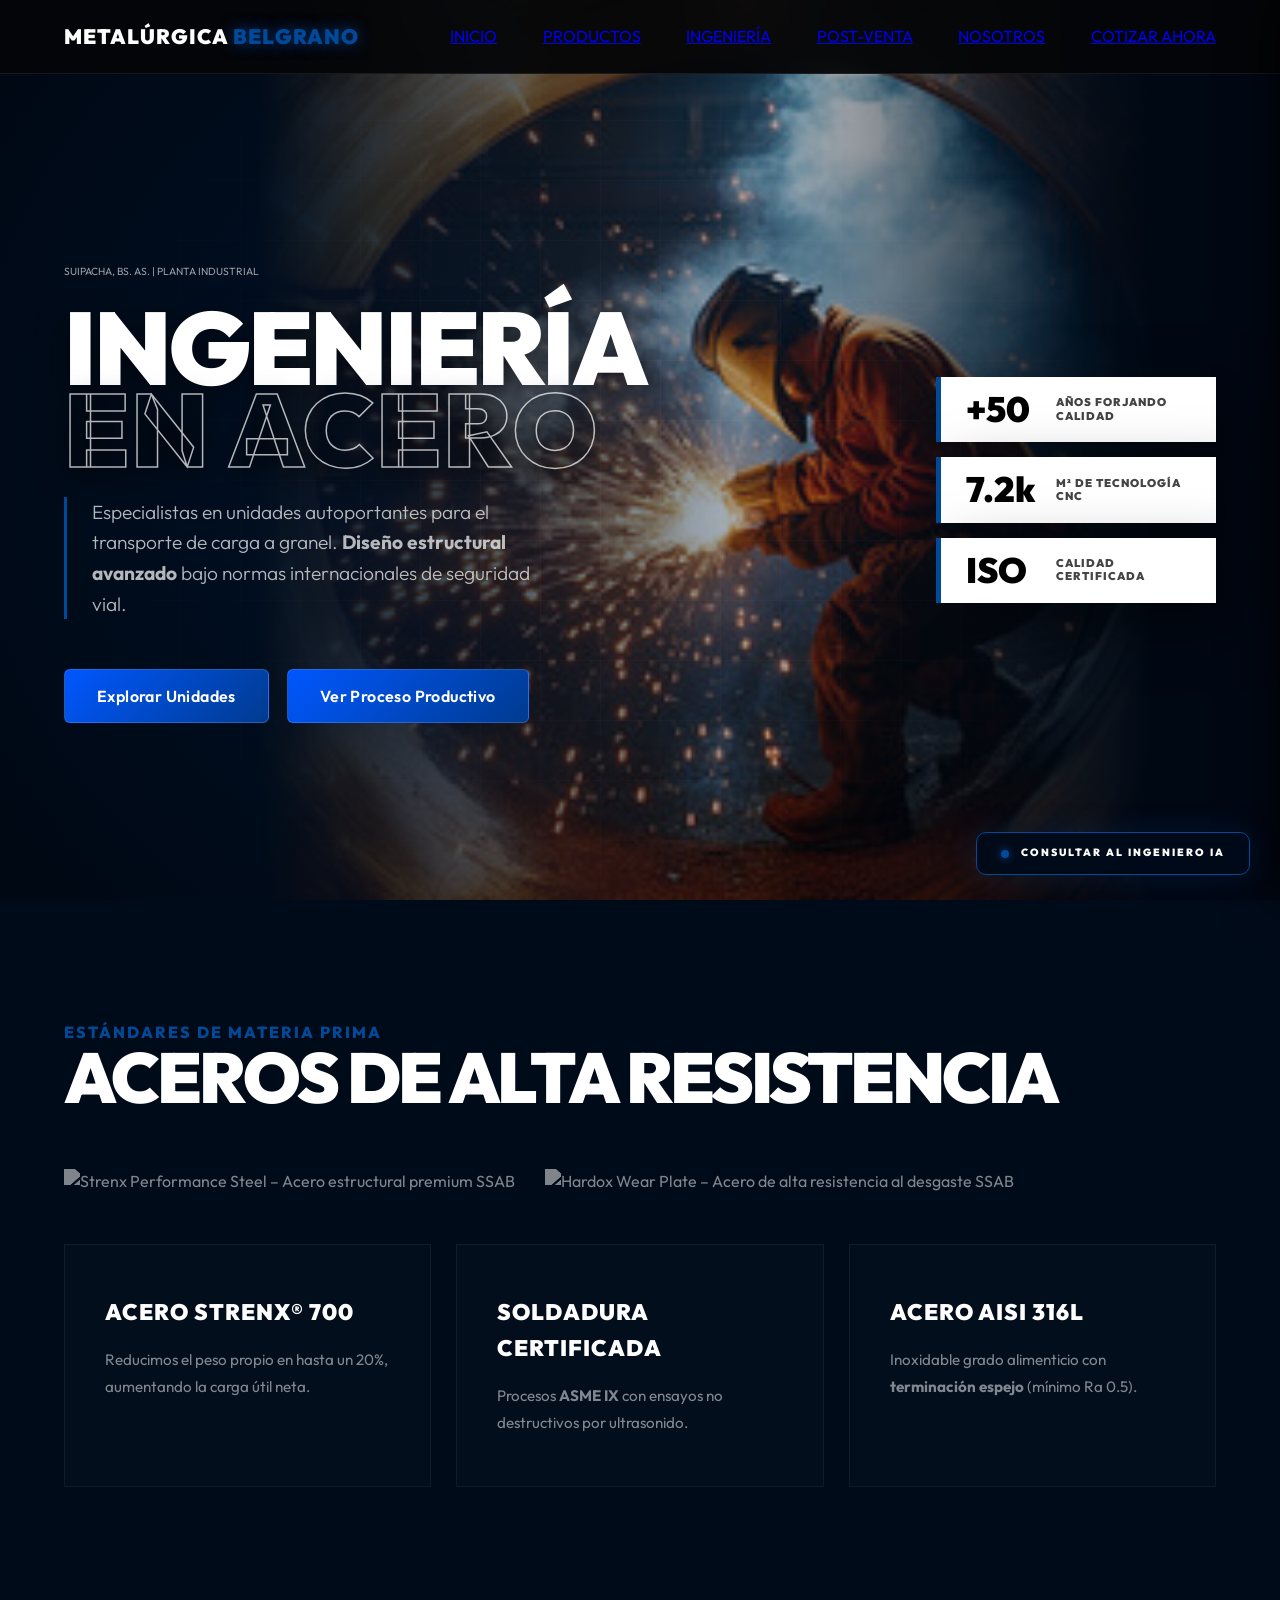
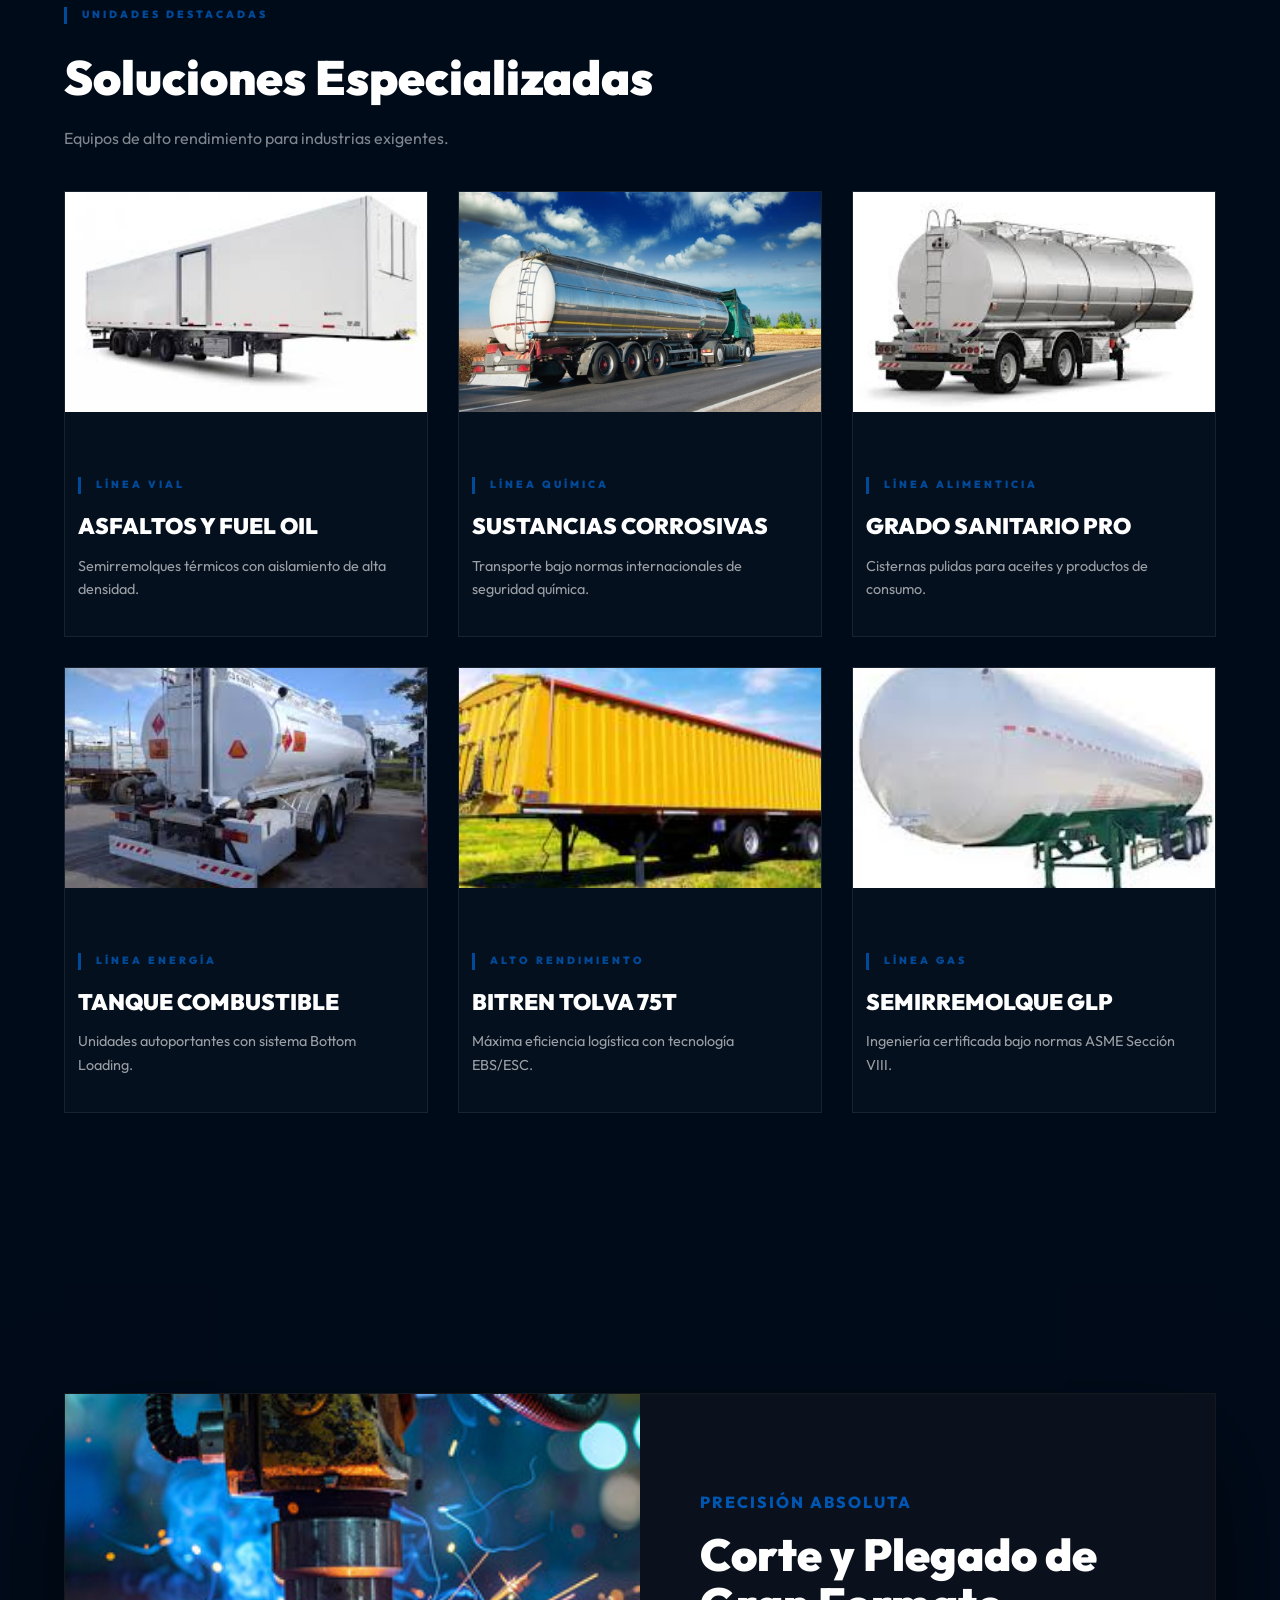
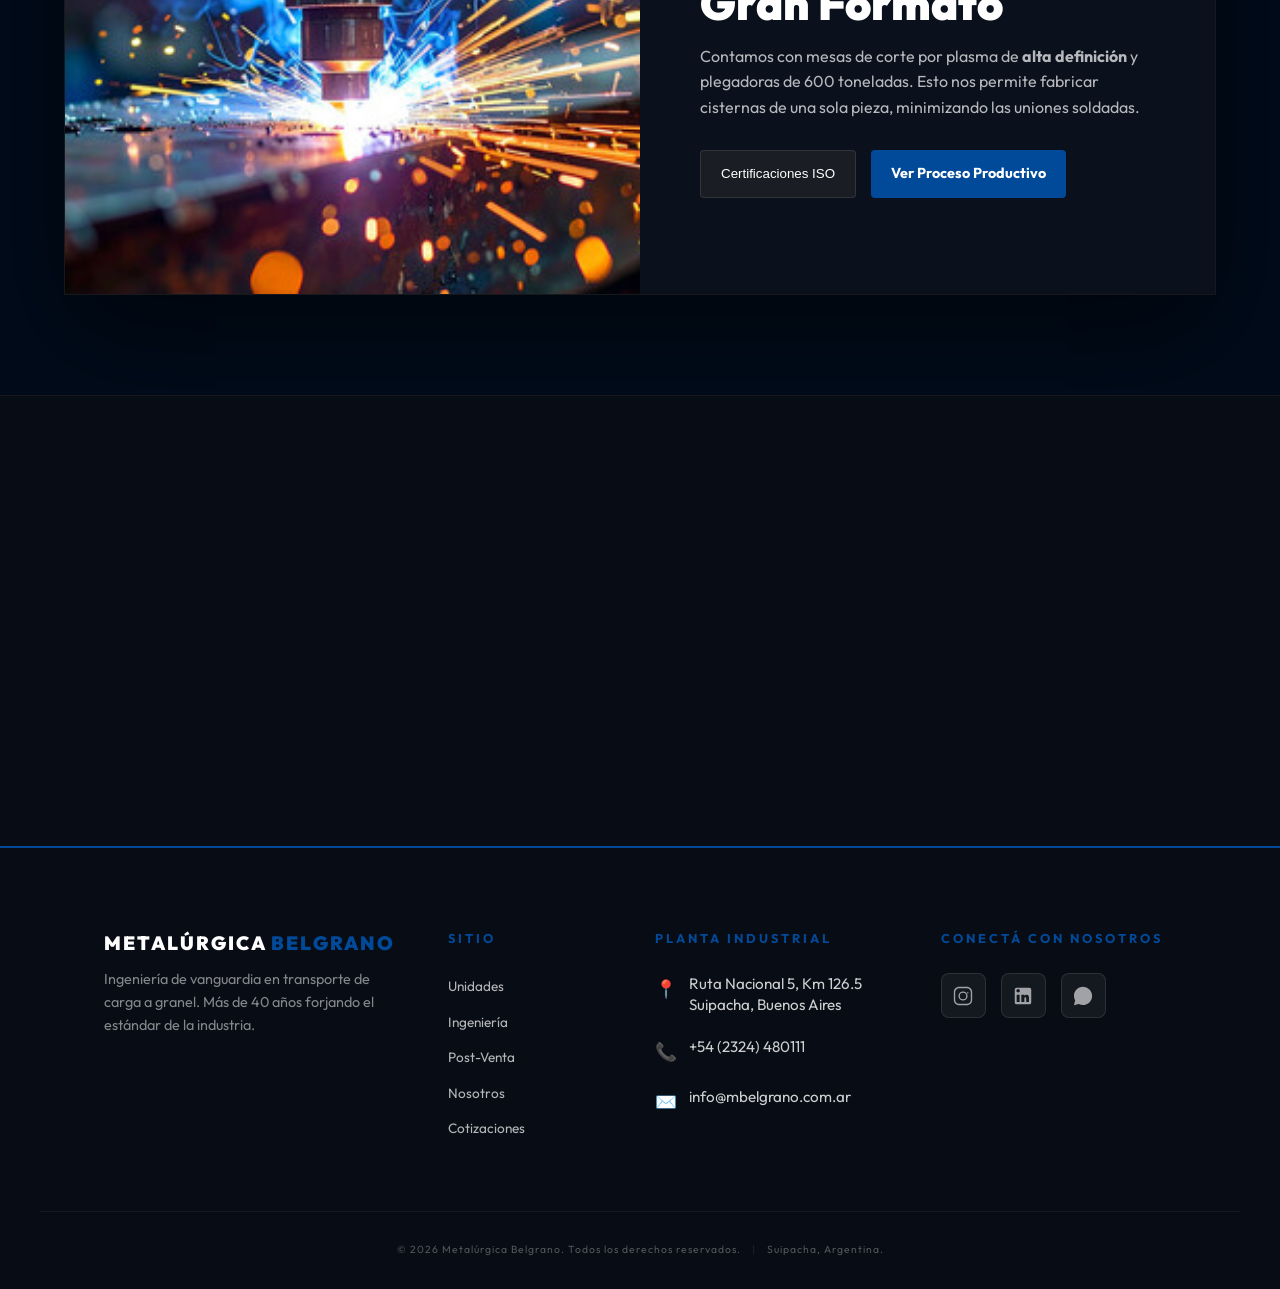
==== commit 22852ede: "fix: ajuste definitivo css mobile cards y nave" ====
--- a/index.html
+++ b/index.html
@@ -51,7 +51,7 @@
         <span class="bar"></span>
         <span class="bar"></span>
     </button>
-        <div class="nav-links">
+        <div class="nav-links" id="nav-links"></div>
             <a href="index.html" class="active">INICIO</a>
             <a href="productos.html">PRODUCTOS</a>
             <a href="ingenieria.html">INGENIERÍA</a>
@@ -565,85 +565,70 @@
     </script>
 
 <script>
-/**
- * METALÚRGICA BELGRANO — SCRIPT MOBILE DEFINITIVO
- * Reemplaza TODOS los scripts anteriores del hamburger.
- * Pegá esto antes del </body> en los 5 HTML.
- */
-(function () {
-    'use strict';
-
-    var hamburgerBtn  = document.getElementById('hamburger-btn');
-    var navLinks      = document.querySelector('.nav-links');
-    var navOverlay    = document.getElementById('nav-overlay');
-    var specPanel     = document.getElementById('spec-panel');
-    var closePanelBtn = document.querySelector('.btn-close-panel');
-
-    /* ── MENÚ HAMBURGUESA ──────────────────────────────── */
-    if (hamburgerBtn && navLinks) {
-
-        function openMenu() {
-            hamburgerBtn.classList.add('is-open');
-            navLinks.classList.add('nav-is-open');
-            if (navOverlay) navOverlay.classList.add('is-visible');
+var _hBtn = document.getElementById('hamburger-btn');
+var _nav  = document.getElementById('nav-links');
+var _ovl  = document.getElementById('nav-overlay');
+var _panel = document.getElementById('spec-panel');
+var _closeBtn = document.querySelector('.btn-close-panel');
+
+/* MENÚ HAMBURGUESA */
+if (_hBtn && _nav) {
+    _hBtn.onclick = function() {
+        var isOpen = _nav.classList.contains('nav-is-open');
+        if (isOpen) {
+            _hBtn.classList.remove('is-open');
+            _nav.classList.remove('nav-is-open');
+            if (_ovl) _ovl.classList.remove('is-visible');
+            document.body.style.overflow = '';
+        } else {
+            _hBtn.classList.add('is-open');
+            _nav.classList.add('nav-is-open');
+            if (_ovl) _ovl.classList.add('is-visible');
             document.body.style.overflow = 'hidden';
         }
-
-        function closeMenu() {
-            hamburgerBtn.classList.remove('is-open');
-            navLinks.classList.remove('nav-is-open');
-            if (navOverlay) navOverlay.classList.remove('is-visible');
+    };
+
+    /* Overlay cierra el menú */
+    if (_ovl) {
+        _ovl.onclick = function() {
+            _hBtn.classList.remove('is-open');
+            _nav.classList.remove('nav-is-open');
+            _ovl.classList.remove('is-visible');
             document.body.style.overflow = '';
-        }
-
-        /* Toggle al tocar el botón */
-        hamburgerBtn.addEventListener('click', function () {
-            navLinks.classList.contains('nav-is-open')
-                ? closeMenu()
-                : openMenu();
-        });
-
-        /* Overlay cierra el menú */
-        if (navOverlay) {
-            navOverlay.addEventListener('click', closeMenu);
-        }
-
-        /*
-         * Links del menú: cerrar drawer + navegar normalmente.
-         * SIN preventDefault — el href del <a> funciona solo.
-         * SIN stopPropagation — no bloqueamos nada.
-         */
-        navLinks.querySelectorAll('a').forEach(function (link) {
-            link.addEventListener('click', function () {
-                closeMenu();
-            });
-        });
-
-        /* ESC cierra el menú */
-        document.addEventListener('keydown', function (e) {
-            if (e.key === 'Escape') closeMenu();
-        });
+        };
     }
 
-    /* ── SIDE PANEL: BOTÓN DE CIERRE ──────────────────── */
-    if (closePanelBtn && specPanel) {
-        closePanelBtn.addEventListener('click', function (e) {
-            e.stopPropagation();
-            specPanel.classList.remove('active');
+    /* Links del menú: cerrar menú y navegar normalmente */
+    var links = _nav.getElementsByTagName('a');
+    for (var i = 0; i < links.length; i++) {
+        links[i].onclick = function() {
+            _hBtn.classList.remove('is-open');
+            _nav.classList.remove('nav-is-open');
+            if (_ovl) _ovl.classList.remove('is-visible');
             document.body.style.overflow = '';
-        });
+            /* SIN preventDefault — el href navega solo */
+        };
     }
-
-    /* Tocar el fondo del panel también lo cierra */
-    if (specPanel) {
-        specPanel.addEventListener('click', function (e) {
-            if (e.target === specPanel) {
-                specPanel.classList.remove('active');
-                document.body.style.overflow = '';
-            }
-        });
-    }
-
-})()</script>
+}
+
+/* SIDE PANEL — BOTÓN DE CIERRE */
+if (_closeBtn && _panel) {
+    _closeBtn.onclick = function(e) {
+        e.stopPropagation();
+        _panel.classList.remove('active');
+        document.body.style.overflow = '';
+    };
+}
+
+/* Tocar el fondo del panel lo cierra */
+if (_panel) {
+    _panel.onclick = function(e) {
+        if (e.target === _panel) {
+            _panel.classList.remove('active');
+            document.body.style.overflow = '';
+        }
+    };
+}
+</script>
 </body>
 </html>
--- a/estilos-belgrano.css
+++ b/estilos-belgrano.css
@@ -3393,28 +3393,12 @@
 }
 
 /* ============================================================
-   METALÚRGICA BELGRANO — MOBILE FIX DEFINITIVO
-   Bloque único y limpio. Elimina todos los parches anteriores.
-   
-   CONFLICTOS RESUELTOS:
-   1. @media 900px pone display:none en .nav-links.
-      La solución NO es display:flex !important (pisa todo).
-      La solución es position:fixed que saca el elemento del
-      flujo normal — display:none del 900px no aplica a fixed.
-      
-   2. El nav-overlay tenía z-index mayor que el drawer.
-      Ahora: overlay=8000, drawer=9000, hamburger=10000.
-      
-   3. visibility:hidden + display:flex simultáneos = invisible
-      pero bloqueando eventos táctiles.
-      Ahora: solo usamos transform para ocultar/mostrar.
-      pointer-events:none cuando cerrado, auto cuando abierto.
-      
-   4. .btn-close-panel heredaba pointer-events:none del panel.
-      Ahora: position:fixed lo saca del flujo — no hereda nada.
+   MOBILE — BLOQUE ÚNICO DEFINITIVO
+   1. Borrá todo desde el comentario "MOBILE FIX" hasta el fin
+   2. Pegá este bloque en su lugar
 ============================================================ */
 
-/* ── Hamburger: base (oculto en desktop) ───────────────── */
+/* Hamburger: oculto en desktop */
 .hamburger {
     display: none;
     flex-direction: column;
@@ -3429,7 +3413,6 @@
     padding: 6px;
     flex-shrink: 0;
 }
-
 .hamburger .bar {
     display: block;
     width: 22px;
@@ -3439,30 +3422,27 @@
     transition: transform 0.3s ease, opacity 0.3s ease;
     transform-origin: center;
 }
-
 .hamburger.is-open .bar:nth-child(1) { transform: translateY(7px) rotate(45deg); }
 .hamburger.is-open .bar:nth-child(2) { opacity: 0; }
 .hamburger.is-open .bar:nth-child(3) { transform: translateY(-7px) rotate(-45deg); }
 
-/* ── Overlay: oculto por defecto en todos los tamaños ──── */
+/* Overlay: oculto por defecto */
 .nav-overlay {
     display: none;
     position: fixed;
     inset: 0;
-    background: rgba(0, 0, 0, 0.55);
-    z-index: 8000;   /* DEBAJO del drawer */
+    background: rgba(0,0,0,0.55);
+    z-index: 8000;
     pointer-events: none;
 }
-
 .nav-overlay.is-visible {
     display: block;
     pointer-events: auto;
 }
 
-/* ── MOBILE: todo lo que cambia en ≤ 768px ─────────────── */
-@media (max-width: 768px) {
-
-    /* 1. NAVBAR */
+@media (max-width: 900px) {
+
+    /* NAVBAR */
     .navbar {
         justify-content: space-between;
     }
@@ -3474,250 +3454,219 @@
     }
 
     /*
-     * 2. DRAWER DE NAVEGACIÓN
-     *
-     * CLAVE: usamos position:fixed que saca el elemento del
-     * flujo normal. El display:none del @media 900px aplica
-     * solo a elementos en el flujo. Un elemento fixed ignora
-     * ese display:none → no necesitamos !important.
-     *
-     * Estado CERRADO: fuera de pantalla (translateX 100%).
-     * pointer-events:none → los toques lo atraviesan.
-     *
-     * Estado ABIERTO (.nav-is-open): en pantalla.
-     * pointer-events:auto → los toques llegan a los <a>.
+     * DRAWER — position:fixed saca .nav-links del flujo normal.
+     * El display:none del @media 900px del CSS base solo aplica
+     * a elementos en flujo — fixed lo ignora completamente.
+     * pointer-events:none cuando cerrado, auto cuando abierto.
      */
     .nav-links {
-        position: fixed;
-        top: 0;
-        right: 0;
-        width: min(80vw, 300px);
-        height: 100vh;
-        /* Oculto fuera de pantalla */
-        transform: translateX(100%);
-        /* Sin visibility:hidden — interfiere con touch events */
-        /* Layout interno */
-        flex-direction: column;
-        align-items: flex-start;
-        justify-content: flex-start;
-        padding: 90px 28px 40px;
-        gap: 0;
-        /* Estética */
-        background: rgba(3, 4, 6, 0.98);
-        backdrop-filter: blur(16px);
-        -webkit-backdrop-filter: blur(16px);
-        border-left: 1px solid rgba(0, 118, 255, 0.25);
-        /* Z-index: encima del overlay (8000) */
-        z-index: 9000;
-        overflow-y: auto;
-        /* Bloqueado cuando cerrado */
-        pointer-events: none;
-        /* Transición */
-        transition: transform 0.36s cubic-bezier(0.16, 1, 0.3, 1);
-        /* display:flex necesario para el layout interno */
-        display: flex;
-    }
-
-    /* Estado ABIERTO: entra en pantalla y recibe toques */
+        position: fixed !important;
+        top: 0 !important;
+        right: 0 !important;
+        width: min(80vw, 300px) !important;
+        height: 100vh !important;
+        transform: translateX(110%) !important;
+        display: flex !important;
+        flex-direction: column !important;
+        align-items: flex-start !important;
+        justify-content: flex-start !important;
+        padding: 90px 28px 40px !important;
+        gap: 0 !important;
+        background: rgba(3,4,6,0.98) !important;
+        backdrop-filter: blur(16px) !important;
+        -webkit-backdrop-filter: blur(16px) !important;
+        border-left: 1px solid rgba(0,118,255,0.25) !important;
+        z-index: 9000 !important;
+        overflow-y: auto !important;
+        pointer-events: none !important;
+        transition: transform 0.36s cubic-bezier(0.16,1,0.3,1) !important;
+        box-sizing: border-box !important;
+    }
+
+    /* Estado ABIERTO */
     .nav-links.nav-is-open {
-        transform: translateX(0);
-        pointer-events: auto;
-    }
-
-    /* Links: área táctil mínima 48px + pointer-events explícito */
+        transform: translateX(0) !important;
+        pointer-events: auto !important;
+    }
+
+    /* Links dentro del drawer */
     .nav-links a {
-        width: 100%;
-        min-height: 48px;
-        display: flex;
-        align-items: center;
-        padding: 0;
-        margin-left: 0;
-        font-size: 0.85rem;
-        letter-spacing: 2px;
-        border-bottom: 1px solid rgba(255, 255, 255, 0.07);
-        color: rgba(255, 255, 255, 0.8);
-        text-decoration: none;
-        /* CRÍTICO: sin esto los toques no llegan al <a> */
-        pointer-events: auto;
-        position: relative;
-        z-index: 1;
-    }
-
-    .nav-links a:last-child { border-bottom: none; }
+        width: 100% !important;
+        min-height: 52px !important;
+        display: flex !important;
+        align-items: center !important;
+        padding: 0 !important;
+        margin-left: 0 !important;
+        font-size: 1rem !important;
+        letter-spacing: 1.5px !important;
+        border-bottom: 1px solid rgba(255,255,255,0.08) !important;
+        color: rgba(255,255,255,0.85) !important;
+        text-decoration: none !important;
+        pointer-events: auto !important;
+        position: relative !important;
+        z-index: 9500 !important;
+        -webkit-tap-highlight-color: rgba(0,118,255,0.15) !important;
+    }
+
+    .nav-links a:last-child {
+        border-bottom: none !important;
+    }
 
     .nav-links .portal-btn {
-        margin-top: 20px;
-        margin-left: 0;
-        width: 100%;
-        justify-content: center;
-        text-align: center;
-        padding: 14px 0;
-    }
-
-    /* 3. HERO */
+        margin-top: 20px !important;
+        margin-left: 0 !important;
+        width: 100% !important;
+        justify-content: center !important;
+        text-align: center !important;
+        padding: 14px 0 !important;
+    }
+
+    /* HERO */
     .hero-container {
-        grid-template-columns: 1fr;
-        padding: 0 6%;
-        gap: 36px;
-    }
-
+        grid-template-columns: 1fr !important;
+        padding: 0 6% !important;
+        gap: 36px !important;
+    }
     .hero-elite {
-        height: auto;
-        min-height: 100svh;
-        padding-top: 80px;
-        padding-bottom: 48px;
-    }
-
+        height: auto !important;
+        min-height: 100svh !important;
+        padding-top: 80px !important;
+        padding-bottom: 48px !important;
+    }
     .main-title {
-        font-size: clamp(2.8rem, 11vw, 4rem);
-        letter-spacing: -2px;
-    }
-
+        font-size: clamp(2.8rem, 11vw, 4rem) !important;
+        letter-spacing: -2px !important;
+    }
     .hero-cta-group {
-        flex-direction: column;
-        gap: 12px;
-        width: 100%;
-    }
-
+        flex-direction: column !important;
+        gap: 12px !important;
+        width: 100% !important;
+    }
     .hero-cta-group a {
-        width: 100%;
-        justify-content: center;
-    }
-
-    /* 4. STATS: carrusel con scroll-snap */
+        width: 100% !important;
+        justify-content: center !important;
+    }
+
+    /* STATS: carrusel horizontal con snap */
     .hero-stats {
-        flex-direction: row;
-        flex-wrap: nowrap;
-        overflow-x: auto;
-        overflow-y: visible;
-        -webkit-overflow-scrolling: touch;
-        scroll-snap-type: x mandatory;
-        scroll-behavior: smooth;
-        padding: 4px 6% 16px;
-        gap: 14px;
-        align-items: stretch;
-        scrollbar-width: none;
-        -ms-overflow-style: none;
-    }
-
+        display: flex !important;
+        flex-direction: row !important;
+        flex-wrap: nowrap !important;
+        overflow-x: auto !important;
+        overflow-y: visible !important;
+        -webkit-overflow-scrolling: touch !important;
+        scroll-snap-type: x mandatory !important;
+        scroll-behavior: smooth !important;
+        padding: 4px 6% 16px !important;
+        gap: 14px !important;
+        align-items: stretch !important;
+        height: auto !important;
+        scrollbar-width: none !important;
+        -ms-overflow-style: none !important;
+    }
     .hero-stats::-webkit-scrollbar { display: none; }
-
     .stat-item {
-        flex: 0 0 78vw;
-        max-width: 280px;
-        width: auto;
-        min-width: unset;
-        scroll-snap-align: start;
-        scroll-snap-stop: always;
-        padding: 16px 18px;
-        box-sizing: border-box;
-        /* Resetear animación que deja opacity:0 en mobile */
-        opacity: 1;
-        animation: none;
-        transform: none;
-    }
-
-    .stat-item:hover { transform: none; }
-
-    /* 5. GRILLAS A 1 COLUMNA */
-    .product-grid-nexura { grid-template-columns: 1fr; gap: 20px; }
-    .capabilities-grid   { grid-template-columns: 1fr; gap: 16px; }
-    .footer-container    { grid-template-columns: 1fr; gap: 32px; }
-
-    .tarjeta-corte-unificada { grid-template-columns: 1fr; }
-    .tarjeta-corte-unificada .product-visual { height: 240px; }
-    .tarjeta-corte-unificada .product-visual img { height: 100%; object-fit: cover; }
-    .tarjeta-corte-unificada .product-detail { padding: 32px 6%; }
-
-    .action-buttons { flex-direction: column; gap: 12px; }
-    .btn-contact-elite, .btn-pdf-elite { width: 100%; text-align: center; }
-
-    /* Logos */
-    .partner-logos { flex-wrap: wrap; gap: 16px; }
-    .partner-logos img { height: 26px; max-width: 130px; }
+        flex: 0 0 75vw !important;
+        max-width: 270px !important;
+        width: auto !important;
+        min-width: unset !important;
+        scroll-snap-align: start !important;
+        scroll-snap-stop: always !important;
+        padding: 16px 18px !important;
+        box-sizing: border-box !important;
+        flex-shrink: 0 !important;
+        opacity: 1 !important;
+        animation: none !important;
+        transform: none !important;
+    }
+    .stat-item:hover { transform: none !important; }
+
+    /* GRILLAS A 1 COLUMNA */
+    .product-grid-nexura { grid-template-columns: 1fr !important; gap: 20px !important; }
+    .capabilities-grid   { grid-template-columns: 1fr !important; gap: 16px !important; }
+    .footer-container    { grid-template-columns: 1fr !important; gap: 32px !important; }
+    .tarjeta-corte-unificada { grid-template-columns: 1fr !important; }
+    .tarjeta-corte-unificada .product-visual { height: 240px !important; }
+    .tarjeta-corte-unificada .product-visual img { height: 100% !important; object-fit: cover !important; }
+    .tarjeta-corte-unificada .product-detail { padding: 32px 6% !important; }
+    .action-buttons { flex-direction: column !important; gap: 12px !important; }
+    .btn-contact-elite, .btn-pdf-elite { width: 100% !important; text-align: center !important; }
+    .partner-logos { flex-wrap: wrap !important; gap: 16px !important; }
+    .partner-logos img { height: 26px !important; max-width: 130px !important; }
+
+    /* SIDE PANEL: ancho completo en mobile */
+    .side-panel.active {
+        right: 0 !important;
+        width: 100% !important;
+    }
+    .side-panel.active .panel-content {
+        max-width: 100% !important;
+        width: 100% !important;
+        padding: 80px 6% 60px !important;
+    }
 
     /*
-     * 6. SIDE PANEL Y BOTÓN DE CIERRE
-     *
-     * CLAVE: .btn-close-panel usa position:fixed.
-     * Esto lo saca completamente del flujo del panel.
-     * No hereda pointer-events:none del padre.
-     * Ningún overlay puede taparlo porque tiene z-index: 99999.
+     * BOTÓN X DE CIERRE DEL PANEL
+     * position:fixed → fuera del flujo, nada puede taparlo.
+     * pointer-events:none cuando panel cerrado (no interfiere).
+     * pointer-events:auto cuando .side-panel.active (clicable).
      */
-    .side-panel.active {
-        right: 0;
-        width: 100%;
-    }
-
-    .side-panel.active .panel-content {
-        max-width: 100%;
-        width: 100%;
-        padding: 80px 6% 60px;
-    }
-
     .btn-close-panel {
-        /* FIXED: fuera del flujo, nada puede taparlo */
-        position: fixed;
-        top: 14px;
-        right: 14px;
-        /* Área táctil: mínimo 44×44px (estándar accesibilidad) */
-        width: 44px;
-        height: 44px;
-        /* Z-index incontestable */
-        z-index: 99999;
-        /* CRÍTICO: explícito, no hereda del padre */
-        pointer-events: auto;
-        /* Estética */
-        display: flex;
-        align-items: center;
-        justify-content: center;
-        background: #0076ff;
-        border: none;
-        border-radius: 50%;
-        color: #fff;
-        font-size: 1.3rem;
-        font-weight: 700;
-        cursor: pointer;
-        box-shadow: 0 2px 16px rgba(0, 0, 0, 0.5);
-        /* Oculto cuando el panel está cerrado */
-        opacity: 0;
-        transition: opacity 0.2s ease;
-    }
-
-    /* Visible solo cuando el panel está activo */
+        position: fixed !important;
+        top: 16px !important;
+        right: 16px !important;
+        width: 48px !important;
+        height: 48px !important;
+        z-index: 100005 !important;
+        pointer-events: none !important;
+        display: flex !important;
+        align-items: center !important;
+        justify-content: center !important;
+        background: #0076ff !important;
+        border: none !important;
+        border-radius: 50% !important;
+        color: #fff !important;
+        font-size: 1.4rem !important;
+        font-weight: 700 !important;
+        cursor: pointer !important;
+        box-shadow: 0 2px 20px rgba(0,0,0,0.5) !important;
+        opacity: 0 !important;
+        transition: opacity 0.2s ease !important;
+        padding: 0 !important;
+        margin: 0 !important;
+    }
     .side-panel.active .btn-close-panel {
-        opacity: 1;
-        pointer-events: auto;
-    }
-
-    /* 7. UTILIDADES */
-    .mapa-container { height: 260px; }
+        opacity: 1 !important;
+        pointer-events: auto !important;
+    }
+
+    /* UTILIDADES */
+    .mapa-container { height: 260px !important; }
 
     #ai-agent-trigger {
-        bottom: 16px;
-        right: 16px;
-        font-size: 0.6rem;
-        padding: 10px 14px;
-        letter-spacing: 1px;
+        bottom: 16px !important;
+        right: 16px !important;
+        font-size: 0.6rem !important;
+        padding: 10px 14px !important;
+        letter-spacing: 1px !important;
     }
 
     .typebot-sidebar-nexura {
-        width: 100vw;
-        height: 90svh;
-        top: auto;
-        bottom: 0;
-        right: 0;
-        border-left: none;
-        border-top: 2px solid #1e3a8a;
-        transform: translateY(100%);
-    }
-
+        width: 100vw !important;
+        height: 90svh !important;
+        top: auto !important;
+        bottom: 0 !important;
+        right: 0 !important;
+        border-left: none !important;
+        border-top: 2px solid #1e3a8a !important;
+        transform: translateY(100%) !important;
+    }
     .typebot-sidebar-nexura.active {
-        transform: translateY(0);
+        transform: translateY(0) !important;
     }
 }
 
 @media (max-width: 390px) {
-    .main-title { font-size: 2.4rem; letter-spacing: -1px; }
-    .stat-item  { flex: 0 0 85vw; }
+    .main-title { font-size: 2.4rem !important; letter-spacing: -1px !important; }
+    .stat-item  { flex: 0 0 85vw !important; }
 }
